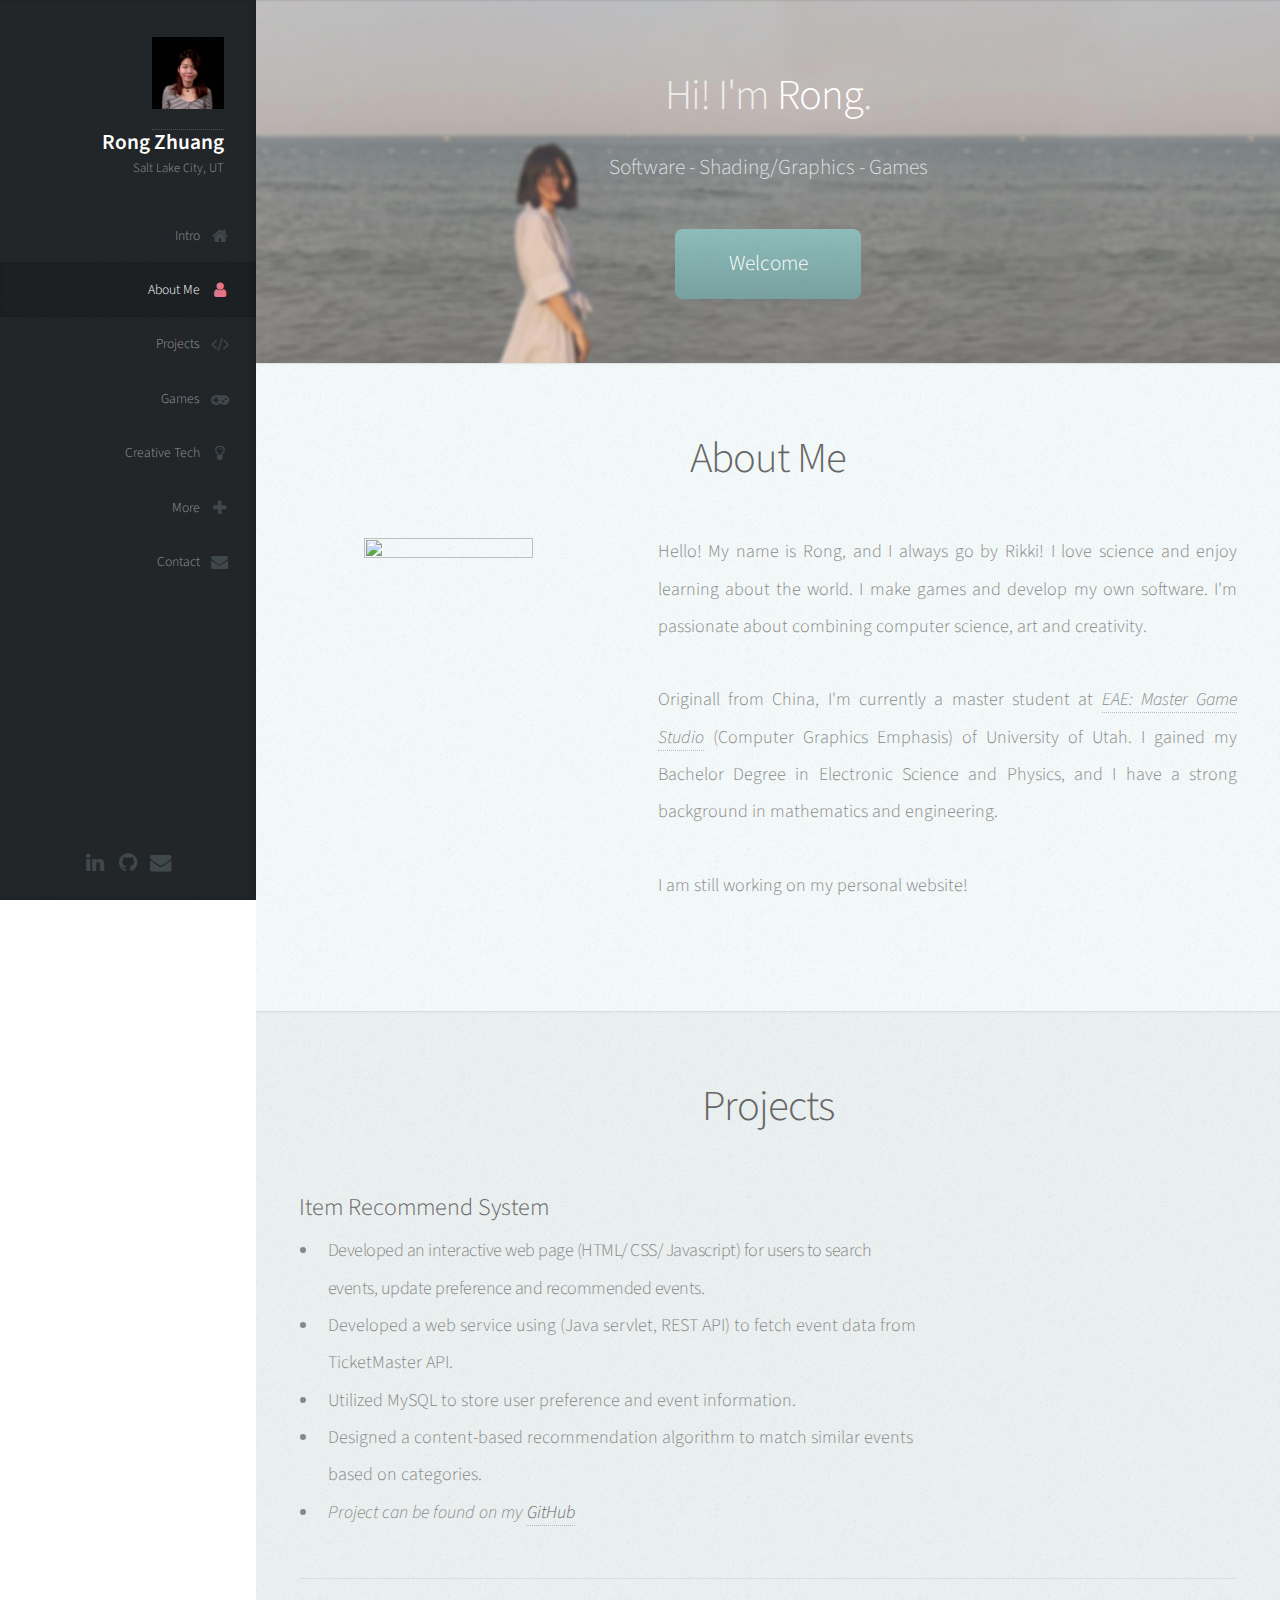
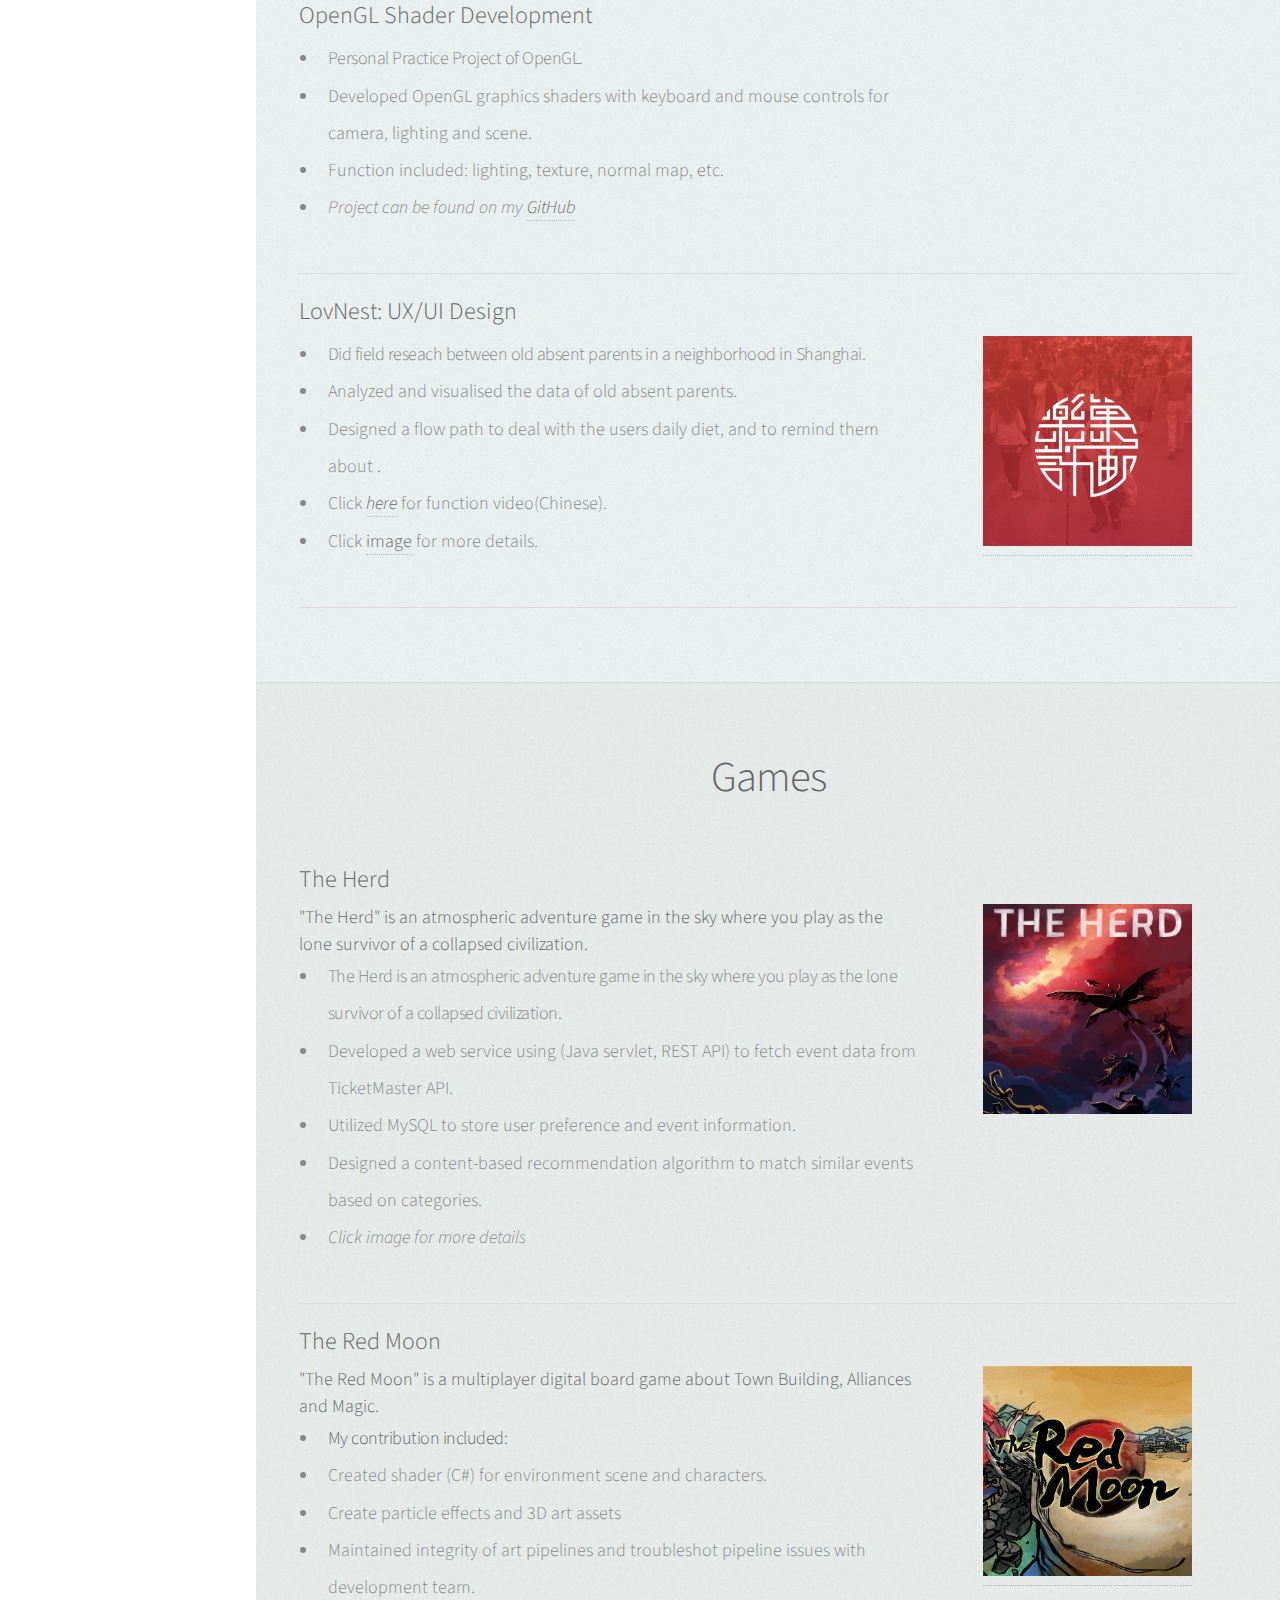
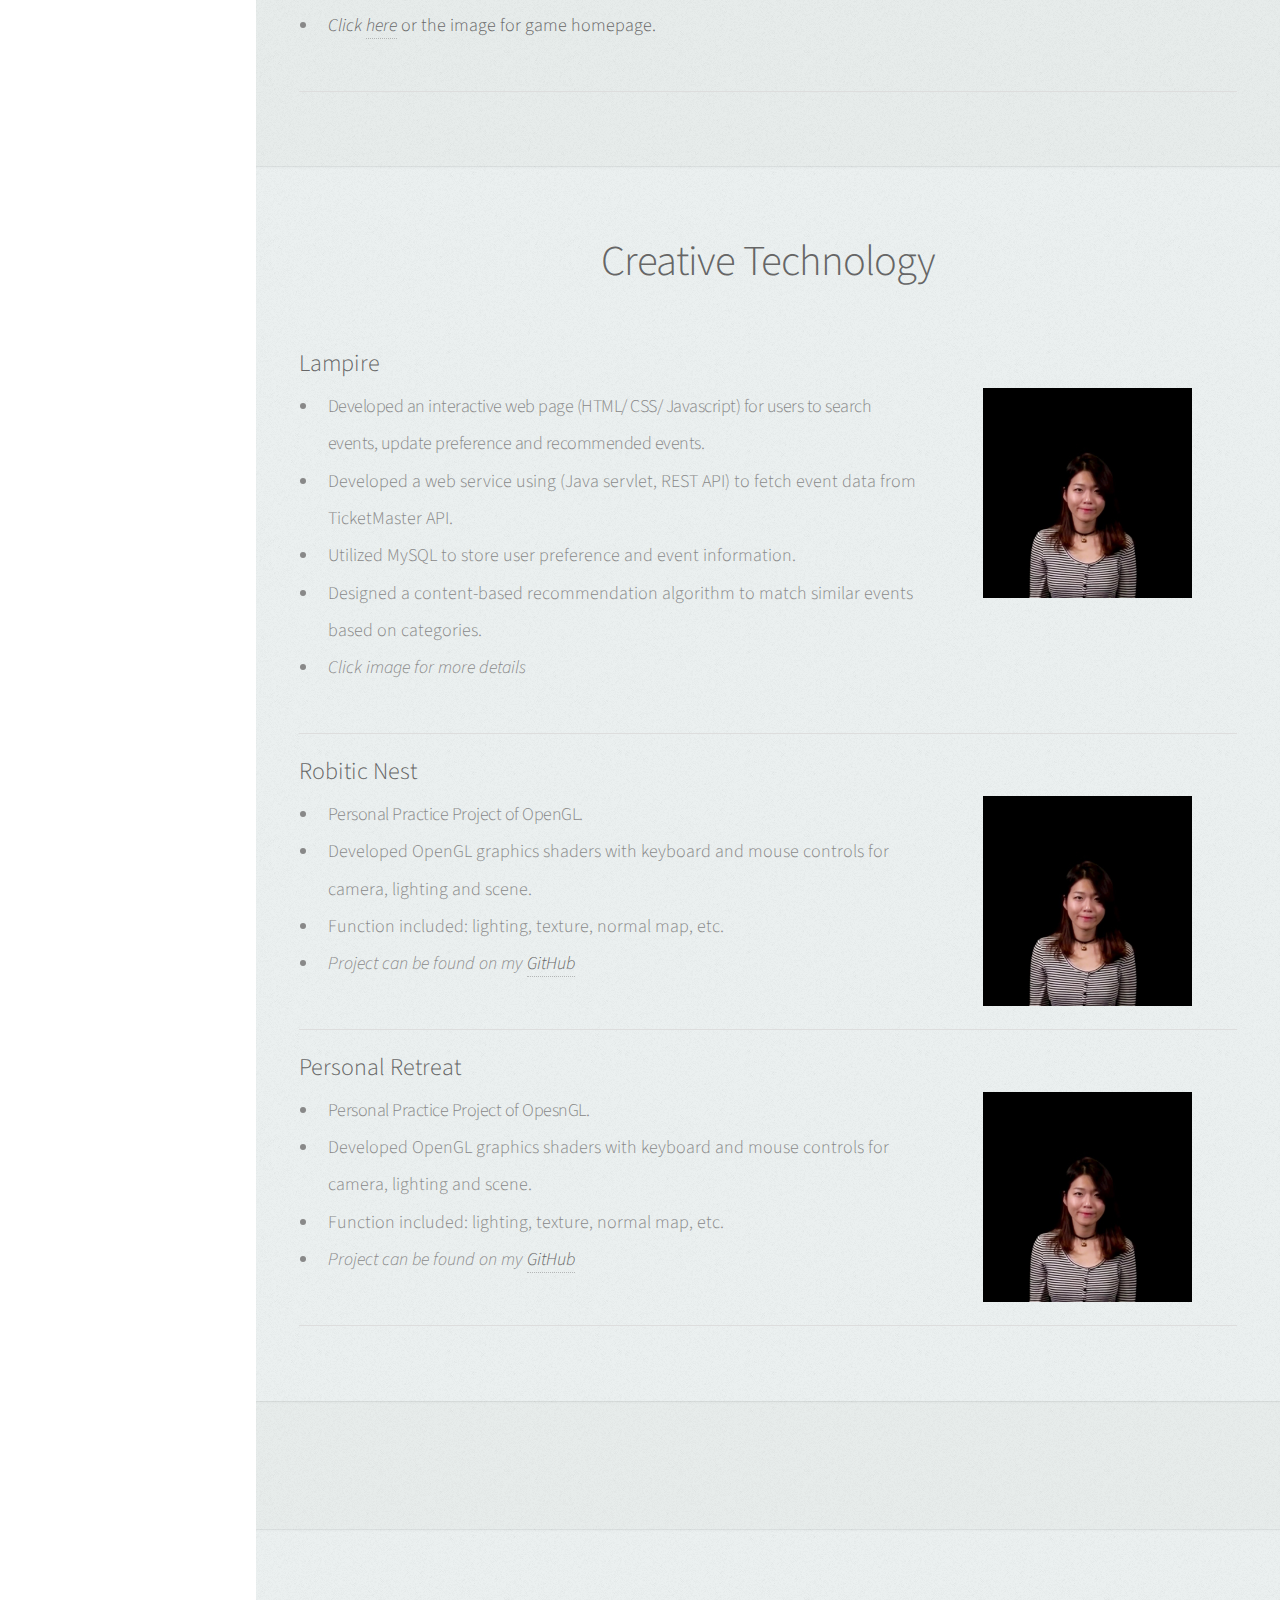
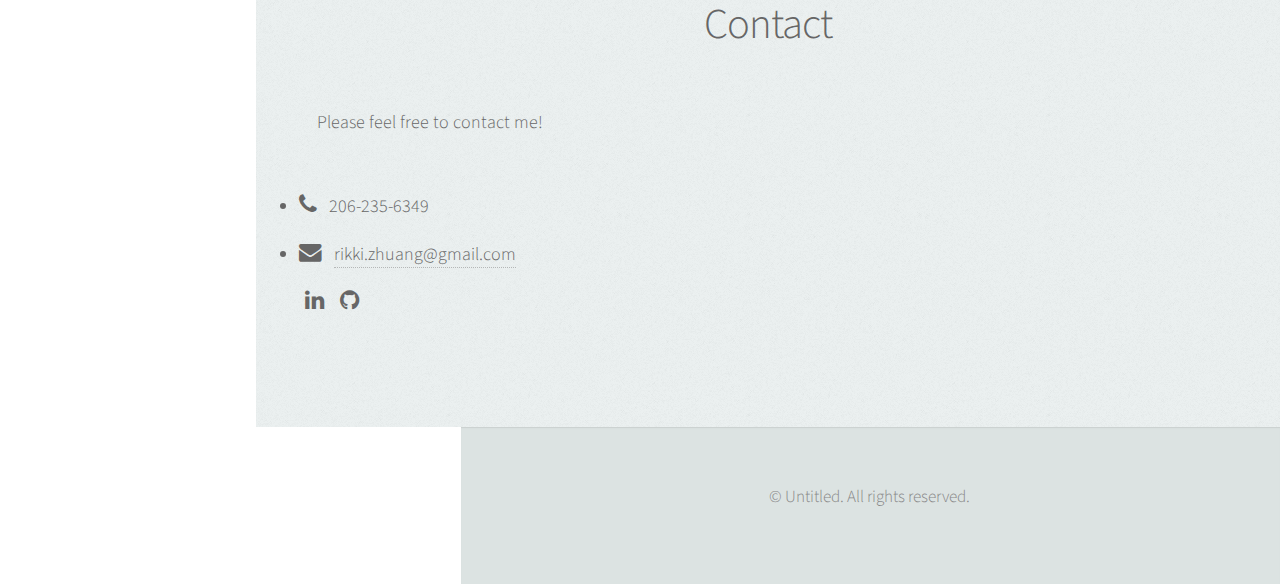
==== index.html @ 40003e91 "delete" ====
<!DOCTYPE HTML>

<html>
	<head>
		<title>Rong Zhuang</title>
	<!--	<meta charset="utf-8" /> -->
		<meta name="viewport" content="width=device-width, initial-scale=1" />
		<link rel="stylesheet" href="assets/css/main.css" />
		<!-- add icon -->
		<link rel = "icon" href="" >
		<link rel='stylesheet' href='https://use.fontawesome.com/releases/v5.5.0/css/all.css' integrity='sha384-B4dIYHKNBt8Bc12p+WXckhzcICo0wtJAoU8YZTY5qE0Id1GSseTk6S+L3BlXeVIU' crossorigin='anonymous'>

		<style >
		@media screen and (min-width: 737px) {
		.zoom_img1 img{
			-moz-transition:-moz-transform 0.3s ease-in;
			-webkit-transition:-webkit-transform 0.3s ease-in;
			-o-transition:-o-transform 0.3s ease-in;
			-ms-transition:-ms-transform 0.3s ease-in;
		}
		.zoom_img1 img:hover{
			-moz-transform:scale(2);
			-webkit-transform:scale(2);
			-o-transform:scale(2);
			-ms-transform: scale(2);

		}
		.zoom_img2 img{
			-moz-transition:-moz-transform 0.3s ease-in;
			-webkit-transition:-webkit-transform 0.3s ease-in;
			-o-transition:-o-transform 0.3s ease-in;
			-ms-transition:-ms-transform 0.3s ease-in;
			transform-origin: left;
			-moz-transform-origin: left;
			-webkit-transform-origin: left;
			-o-transform-origin: left;
			-ms-transform-origin: left;
		}
		.zoom_img2 img:hover{
			-moz-transform:scale(2);
			-webkit-transform:scale(2);
			-o-transform:scale(2);
			-ms-transform: scale(2);

		}
		.zoom_img3 img{
			-moz-transition:-moz-transform 0.3s ease-in;
			-webkit-transition:-webkit-transform 0.3s ease-in;
			-o-transition:-o-transform 0.3s ease-in;
			-ms-transition:-ms-transform 0.3s ease-in;
			transform-origin: right;
			-moz-transform-origin: right;
			-webkit-transform-origin: right;
			-o-transform-origin: right;
			-ms-transform-origin: right;
		}
		.zoom_img3 img:hover{
			-moz-transform:scale(2);
			-webkit-transform:scale(2);
			-o-transform:scale(2);
			-ms-transform: scale(2);
		}
		}
		</style>
	</head>

	<body class="is-preload">

		<!-- Header -->
			<div id="header">

				<div class="top">

					<!-- Logo -->
						<div id="logo">
							<a href="#top">
							<span class="image avatar72 zoom_img1"><img src="images/resizeIcon.jpg" alt="" /></span></a>
							<h1 id="title">Rong Zhuang</h1>
							<p>Salt Lake City, UT</p>
						</div>

					<!-- Nav -->
						<nav id="nav">
							<ul>
								<li><a href="#top" id="top-link"><span class="icon fa-home">Intro</span></a></li>
								<li><a href="#about" id="about-link"><span class="icon fa-user">About Me</span></a></li>
								<li><a href="#projects" id="portfolio-link"><span class="icon fa-code">Projects</span></a></li>
								<li><a href="#games" id="game-link"><span class="icon fa-gamepad">Games</span></a></li>
								<li><a href="#creativity" id="creativity-link"><span class="icon fa-lightbulb-o">Creative Tech</span></a></li>
								<li><a href="#more" id="more-link"><span class="icon fa-plus">More</span></a></li>
								<li><a href="#contact" id="contact-link"><span class="icon fa-envelope">Contact</span></a></li>
								<!--
								<li><a href="#funny" id="funny-link"><span class="icon fa-question-circle">Unexpected Page</li> -->
							</ul>
						</nav>

				</div>

				<div class="bottom">

					<!-- Social Icons -->
						<ul class="icons">
							<li><a href="https://www.linkedin.com/in/rong-zhuang/" class="icon fa-linkedin"><span class="label">Twitter</span></a></li>
							<li><a href="https://github.com/RikkiRun" class="icon fa-github"><span class="label">Github</span></a></li>
							<li><a href="mailto:rikki.zhuang@gmail.com" class="icon fa-envelope"><span class="label">Email</span></a></li>
						</ul>

				</div>

			</div>

		<!-- Main -->
			<div id="main">

				<!-- Intro -->
					<section id="top" class="one dark">
						<div class="container">

							<header>
								<h2 class="alt" align = "center">Hi! I'm <strong>Rong</strong>.</h2>
								<p>Software - Shading/Graphics - Games</p>
							</header>

							<footer>
								<a href="#about" class="button scrolly">Welcome</a>
							</footer>

						</div>
					</section>

					<!-- About Me -->
						<section id="about" class="two">
							<div class="container">
								<header>
									<h2>About Me</h2>
								</header>
								<div class="row">
								<div class="col-4 col-12-mobile">
									<div><img style='height: 75%; width: 75%; object-fit: contain' src="images/cowGif_bouce.gif"></div>
								</div>
								<div class="col-8 col-12-mobile">
						  	<ul align="justify" style="margin-top:50% padding-top:10px padding-left:20px"><font size = "4">
										<ul margin-top:5px>Hello! My name is Rong, and I always go by Rikki! I love science and enjoy learning about the world.
											I make games and develop my own software. I'm passionate about combining computer science, art and creativity.
									  </ul>
										<ul>
											Originall from China, I'm currently a master student at <a href="https://games.utah.edu/" target="_blank"><i>EAE: Master Game Studio</i></a> (Computer Graphics Emphasis) of University of Utah.
											I gained my Bachelor Degree in Electronic Science and Physics, and I have a strong background in mathematics and engineering.
										</ul>
										<ul>
											I am still working on my personal website!
										</ul>
								<!--	<p><b><i><a href="">Click here for me resume</i></b> -->
							  </font>
							  </ul>
							  </div>
							</div>
							</div>
						</section>

				<!-- Portfolio -->
					<section id="projects" class="three">
						<div class="container">

							<header>
								<h2>Projects</h2>
							</header>

							<h3 align="left"><font size="5">Item Recommend System</font></h3>
							<div class="row">
								<div class="col-8 col-12-mobile"><font size="4">
									<ul align="left" style="list-style-type:disc;padding-left:20px">
										<li style="letter-spacing:-0.5px;">Developed an interactive web page (HTML/ CSS/ Javascript) for users to search events, update preference and recommended events.</li>
										<li>Developed a web service using (Java servlet, REST API) to fetch event data from TicketMaster API.</li>
										<li>Utilized MySQL to store user preference and event information.</li>
										<li>Designed a content-based recommendation algorithm to match similar events based on categories.</li>
										<li><i>Project can be found on my <a href="https://github.com/RikkiRun/ItemRecommendation" target="_blank"><b>GitHub</b></a></i></li>
									</ul>
									</font>
								</div>
<!--
								<div class="col-4 col-12-mobile">
									<div class="zoom_img3"><img align='middle' style='height:70%; width: 70%; object-fit: contain' src="images/smallIcon.jpg"></div>
								</div>
							-->
							</div>
							<hr>

							<h3 align="left"><font size="5">OpenGL Shader Development</font></h3>
							<div class="row">
								<div class="col-8 col-12-mobile"><font size="4">
									<ul align="left" style="list-style-type:disc;padding-left:20px">
										<li style="letter-spacing:-0.5px;">Personal Practice Project of OpenGL.</li>
										<li>Developed OpenGL graphics shaders with keyboard and mouse controls for camera, lighting and scene.</li>
										<li>Function included: lighting, texture, normal map, etc.</li>
										<li><i>Project can be found on my <a href="https://github.com/RikkiRun/Shader-Practice" target="_blank"><b>GitHub</b></a></i></li>
									</ul>
									</font>
								</div>
<!--
								<div class="col-4 col-12-mobile">
									<div class="zoom_img3"><img align='left' style='height: 70%; width: 70%; object-fit: contain' src="images/smallIcon.jpg"></div>
								</div>
-->
							</div>
							<hr>

							<h3 align="left"><font size="5">LovNest: UX/UI Design</font></h3>
							<div class="row">
								<div class="col-8 col-12-mobile"><font size="4">
									<ul align="left" style="list-style-type:disc;padding-left:20px">
										<li style="letter-spacing:-0.5px;">Did field reseach between old absent parents in a neighborhood in Shanghai.</li>
										<li>Analyzed and visualised the data of old absent parents. </li>
										<li>Designed a flow path to deal with the users daily diet, and to remind them about .</li>
										<li>Click <a href="https://www.youtube.com/watch?v=r_oIiBLyNjk" target="_blank"><b><i>here</i></b></a> for function video(Chinese).</li>
										<li>Click <a href="lovNest.html" target="_blank"><b>image</b></a> for more details.</i></li>
									</ul>
									</font>
								</div>

								<div class="col-4 col-12-mobile">
									<div class="zoom_img3">
										<a href="lovNest.html" target="_blank">
										<img align='middle' style='height: 70%; width:70%; object-fit: contain' src="images/lovnest.jpg"></div>
										</a>
								</div>
							</div>
							<hr>
						</section>

							<!-- games -->

							<section id="games" class="four">
								<div class="container">

									<header>
										<h2>Games</h2>
									</header>

									<h3 align="left"><font size="5">The Herd</font></h3>
									<div class="row">
										<div class="col-8 col-12-mobile"><font size="4">
											<h4 align='left'>"The Herd" is an atmospheric adventure game in the sky where you play as the lone survivor of a collapsed civilization.</h4>
											<ul align="left" style="list-style-type:disc;padding-left:20px">
												<li style="letter-spacing:-0.5px;">The Herd is an atmospheric adventure game in the sky where you play as the lone survivor of a collapsed civilization. </li>
												<li>Developed a web service using (Java servlet, REST API) to fetch event data from TicketMaster API.</li>
												<li>Utilized MySQL to store user preference and event information.</li>
												<li>Designed a content-based recommendation algorithm to match similar events based on categories.</li>
												<li><i>Click image for more details</i></li>
											</ul>
											</font>
										</div>

										<div class="col-4 col-12-mobile">
											<a href="https://boxcastlegames.com/">
											<div class="zoom_img3"><img align='middle' style='height:70%; width: 70%; object-fit: contain' src="images/theherd.jpg"></div>
											</a>
										</div>
									</div>
									<hr>

									<h3 align="left"><font size="5">The Red Moon</font></h3>
									<div class="row">
										<div class="col-8 col-12-mobile"><font size="4">
											<h4 align="left">"The Red Moon" is a multiplayer digital board game about Town Building, Alliances and Magic.</h4>
											<ul align="left" style="list-style-type:disc;padding-left:20px">
												<li style="letter-spacing:-0.5px;"><b>My contribution included: </b></li>
												<li>Created shader (C#) for environment scene and characters.</li>
												<li>Create particle effects and 3D art assets</li>
												<li>Maintained integrity of art pipelines and troubleshot pipeline issues with development team.</li>
												<li><i><b>Click <a href="https://theredmoongame.weebly.com/" target="_blank"><b>here</b></a></i> or the image for game homepage.</b></li>
											</ul>
											</font>
										</div>

										<div class="col-4 col-12-mobile">
											<div class="zoom_img3">
												<a href="https://theredmoongame.weebly.com/" target="_blank">
													<img align='middle' style='height: 70%; width: 70%; object-fit: contain' src="images/TitleScreen.jpg"></div>
												</a>
										</div>
									</div>
									<hr>
								</section>

								<!-- creativity -->

								<section id="creativity" class="five">
									<div class="container">

										<header>
											<h2>Creative Technology</h2>
										</header>

										<h3 align="left"><font size="5">Lampire</font></h3>
										<div class="row">
											<div class="col-8 col-12-mobile"><font size="4">
												<ul align="left" style="list-style-type:disc;padding-left:20px">
													<li style="letter-spacing:-0.5px;">Developed an interactive web page (HTML/ CSS/ Javascript) for users to search events, update preference and recommended events.</li>
													<li>Developed a web service using (Java servlet, REST API) to fetch event data from TicketMaster API.</li>
													<li>Utilized MySQL to store user preference and event information.</li>
													<li>Designed a content-based recommendation algorithm to match similar events based on categories.</li>
													<li><i>Click image for more details</i></li>
												</ul>
												</font>
											</div>

											<div class="col-4 col-12-mobile">
												<div class="zoom_img3"><img align='middle' style='height:70%; width: 70%; object-fit: contain' src="images/smallIcon.jpg"></div>
											</div>
										</div>
										<hr>

										<h3 align="left"><font size="5">Robitic Nest</font></h3>
										<div class="row">
											<div class="col-8 col-12-mobile"><font size="4">
												<ul align="left" style="list-style-type:disc;padding-left:20px">
													<li style="letter-spacing:-0.5px;">Personal Practice Project of OpenGL.</li>
													<li>Developed OpenGL graphics shaders with keyboard and mouse controls for camera, lighting and scene.</li>
													<li>Function included: lighting, texture, normal map, etc.</li>
													<li><i>Project can be found on my <a href="https://github.com/RikkiRun/Shader-Practice" target="_blank"><b>GitHub</b></a></i></li>
												</ul>
												</font>
											</div>

											<div class="col-4 col-12-mobile">
												<div class="zoom_img3"><img align='middle' style='height: 70%; width: 70%; object-fit: contain' src="images/smallIcon.jpg"></div>
											</div>
										</div>
										<hr>

										<h3 align="left"><font size="5">Personal Retreat</font></h3>
										<div class="row">
											<div class="col-8 col-12-mobile"><font size="4">
												<ul align="left" style="list-style-type:disc;padding-left:20px">
													<li style="letter-spacing:-0.5px;">Personal Practice Project of OpesnGL.</li>
													<li>Developed OpenGL graphics shaders with keyboard and mouse controls for camera, lighting and scene.</li>
													<li>Function included: lighting, texture, normal map, etc.</li>
													<li><i>Project can be found on my <a href="https://github.com/RikkiRun/Shader-Practice" target="_blank"><b>GitHub</b></a></i></li>
												</ul>
												</font>
											</div>

											<div class="col-4 col-12-mobile">
												<div class="zoom_img3"><img align='middle' style='height: 70%; width: 70%; object-fit: contain' src="images/smallIcon.jpg"></div>
											</div>
										</div>
										<hr>
									</section>

				<!-- more -->

					<section id="more" class="six">
						<div class="container">


						</div>
		   		</section>


				<!-- Contact -->
					<section id="contact" class="seven">
						<div class="container">
							<header>
								<h2>Contact</h2>
							</header>
							<h3 align="left"> <font size="4">
								<ul class="icon"> <b>
									Please feel free to contact me! <i class="far fa-grin-wink"> </i> </b>
								</ul>
								<li><span class="icon fa-phone"> &nbsp 206-235-6349</span></li>
								<li><span class="icon fa-envelope"> &nbsp <a href="mailto:rikki.zhuang@gmail.com">rikki.zhuang@gmail.com</a></span>
								</li>
								<ul class="icons">
									<li><a href="https://www.linkedin.com/in/rong-zhuang/" class="icon fa-linkedin"><span class="label">Twitter</span></a></li>
									<li><a href="https://github.com/RikkiRun" class="icon fa-github"><span class="label">Github</span></a></li>
								</ul>
							</font>
						</h3>

<!--
							<form method="post" action="#">
								<div class="row">
									<div class="col-6 col-12-mobile"><input type="text" name="name" placeholder="Name" /></div>
									<div class="col-6 col-12-mobile"><input type="text" name="email" placeholder="Email" /></div>
									<div class="col-12">
										<textarea name="message" placeholder="Message"></textarea>
									</div>
									<div class="col-12">
										<input type="submit" value="Send Message" />
									</div>
								</div>
							</form>
-->
						</div>
					</section>
					<!--

			<section id="funny" class="six">
				<div class="container">
					<head>
						<h2>Unexpected Page</h2>
					</head>
					<ul align="middle" style="margin-top:50% padding-top:10px padding-left:20px"><font size = "4">
						<p> <ul margin-top:5px>Warning: This page may contain uncomfortable contents. I declare my warning ahead and if you insist to read,
							TAKE CARE!
						</ul></p>
						<p><br></p>
						<ul><br>
						</ul>
						<ul><br>
						</ul>

						<br>
							<p><br></p>
							<p> <ul margin-top:5px><—————————–I am the awesome separate line —————————>
							</ul></p>
							<p><br></p>
							<p><br></p>
							<br>
  					  <br>
							<ul><br>
							</ul>
							<ul>
<br>
							</ul>
							<div class="row">
								<div class="col-4 col-12-mobile">
									<div><img align="middle" style='height: 60%; width:60%; object-fit: contain' src="images/halloween.jpg"></div>
								</div>

								<div class="col-4 col-12-mobile">
								<div><img align="middle" style='height: 90%; width: 90%; object-fit: contain' src="images/cry2.jpg"></div>
							</div>
							<div class="col-4 col-12-mobile">
								<div><img align="middle" style='height: 80%; width: 80%; object-fit: contain' src="images/whatsDis.gif"></div>
							</div>

							<div class="col-4 col-12-mobile">
								<div><img align="middle" style='height: 100%; width: 100%; object-fit: contain' src="images/dance.gif"></div>
							</div>
								<div class="col-4 col-12-mobile">
								<div><img align="middle" style='height: 90%; width: 90%; object-fit: contain' src="images/byebye.gif"></div>
							</div>
							<div class="col-4 col-12-mobile">
								<div><img align="middle" style='height: 90%; width: 90%; object-fit: contain' src="images/cowSelfie1.jpg"></div>
							</div>
						</div>
					</font>
					<font size = "5">
						<p> <ul margin-top:5px>See! I TOLD YOU!
						</ul></p>

					</font>
					</ul>
			</section>
			</div>

		-->
		<!-- Footer -->
			<div id="footer">

				<!-- Copyright -->
					<ul class="copyright">
						<li>&copy; Untitled. All rights reserved.</li><li>
					</ul>

			</div>

		<!-- Scripts -->
			<script src="assets/js/jquery.min.js"></script>
			<script src="assets/js/jquery.scrolly.min.js"></script>
			<script src="assets/js/jquery.scrollex.min.js"></script>
			<script src="assets/js/browser.min.js"></script>
			<script src="assets/js/breakpoints.min.js"></script>
			<script src="assets/js/util.js"></script>
			<script src="assets/js/main.js"></script>

	</body>
</html>
---- assets/css/main.css ----
@import url("font-awesome.min.css");
@import url("https://fonts.googleapis.com/css?family=Source+Sans+Pro:300,300italic,400,600");

/*
	Prologue by HTML5 UP
	html5up.net | @ajlkn
	Free for personal and commercial use under the CCA 3.0 license (html5up.net/license)
*/

html, body, div, span, applet, object,
iframe, h1, h2, h3, h4, h5, h6, p, blockquote,
pre, a, abbr, acronym, address, big, cite,
code, del, dfn, em, img, ins, kbd, q, s, samp,
small, strike, strong, sub, sup, tt, var, b,
u, i, center, dl, dt, dd, ol, ul, li, fieldset,
form, label, legend, table, caption, tbody,
tfoot, thead, tr, th, td, article, aside,
canvas, details, embed, figure, figcaption,
footer, header, hgroup, menu, nav, output, ruby,
section, summary, time, mark, audio, video {
	margin: 0;
	padding: 0;
	border: 0;
	font-size: 100%;
	font: inherit;
	vertical-align: baseline;}

article, aside, details, figcaption, figure,
footer, header, hgroup, menu, nav, section {
	display: block;}

body {
	line-height: 1;
}

ol, ul {
	list-style: none;
}

blockquote, q {
	quotes: none;
}

	blockquote:before, blockquote:after, q:before, q:after {
		content: '';
		content: none;
	}

table {
	border-collapse: collapse;
	border-spacing: 0;
}

body {
	-webkit-text-size-adjust: none;
}

mark {
	background-color: transparent;
	color: inherit;
}

input::-moz-focus-inner {
	border: 0;
	padding: 0;
}

input, select, textarea {
	-moz-appearance: none;
	-webkit-appearance: none;
	-ms-appearance: none;
	appearance: none;
}

/* Basic */

	html {
		box-sizing: border-box;
	}

	*, *:before, *:after {
		box-sizing: inherit;
	}

	body {
		background: #fff;
		font-family: 'Source Sans Pro', sans-serif;
		font-size: 19pt;
		font-weight: 300;
		line-height: 1.75em;
		color: #888;
	}

		body.is-preload *, body.is-preload *:before, body.is-preload *:after {
			-moz-animation: none !important;
			-webkit-animation: none !important;
			-ms-animation: none !important;
			animation: none !important;
			-moz-transition: none !important;
			-webkit-transition: none !important;
			-ms-transition: none !important;
			transition: none !important;
		}

	input, textarea, select {
		font-family: 'Source Sans Pro', sans-serif;
		font-size: 19pt;
		font-weight: 300;
		line-height: 1.75em;
		color: #888;
	}

	h1, h2, h3, h4, h5, h6 {
		font-weight: 300;
		color: #666;
		line-height: 1.5em;
	}

	h1 a, h2 a, h3 a, h4 a, h5 a, h6 a {
		color: inherit;
		text-decoration: none;
	}

		h1 a strong, h2 a strong, h3 a strong, h4 a strong, h5 a strong, h6 a strong {
			color: #333;
		}

	h2 {
		font-size: 2em;
		letter-spacing: -1px;
	}

		h2.alt {
			color: #888;
		}

			h2.alt strong {
				color: #666;
			}

	h3 {
		font-size: 1.5em;
	}

	header {
		margin: 0 0 2em 0;
	}

		header > p {
			margin: 1em 0 0 0;
		}

	footer {
		margin: 2em 0 0 0;
	}

	strong, b {
		font-weight: 300;
		color: #666;
	}

	em, i {
		font-style: italic;
	}

	a {
		text-decoration: none;
		color: inherit;
		border-bottom: dotted 1px rgba(128, 128, 128, 0.5);
		-moz-transition: color 0.35s ease-in-out, border-bottom-color 0.35s ease-in-out;
		-webkit-transition: color 0.35s ease-in-out, border-bottom-color 0.35s ease-in-out;
		-ms-transition: color 0.35s ease-in-out, border-bottom-color 0.35s ease-in-out;
		transition: color 0.35s ease-in-out, border-bottom-color 0.35s ease-in-out;
		outline: 0;
	}

		a:hover {
			color: #E27689;
			border-bottom-color: rgba(255, 255, 255, 0);
		}

	sub {
		position: relative;
		top: 0.5em;
		font-size: 0.8em;
	}

	sup {
		position: relative;
		top: -0.5em;
		font-size: 0.8em;
	}

	hr {
		border: 0;
		border-top: solid 1px #ddd;
	}

	blockquote {
		border-left: solid 0.5em #ddd;
		padding: 1em 0 1em 2em;
		font-style: italic;
	}

	p, ul, ol, dl, table {
		margin-bottom: 2em;
	}

	br.clear {
		clear: both;
	}

/* Container */

	.container {
		margin: 0 auto;
		max-width: 100%;
		width: 1400px;
	}

		@media screen and (min-width: 961px) and (max-width: 1880px) {

			.container {
				width: 1200px;
			}

		}

		@media screen and (min-width: 961px) and (max-width: 1620px) {

			.container {
				width: 960px;
			}

		}

		@media screen and (min-width: 961px) and (max-width: 1320px) {

			.container {
				width: 100%;
			}

		}

		@media screen and (max-width: 960px) {

			.container {
				width: 100%;
			}

		}

		@media screen and (max-width: 736px) {

			.container {
				width: 100%;
			}

		}

/* Row */

	.row {
		display: flex;
		flex-wrap: wrap;
		box-sizing: border-box;
		align-items: stretch;
	}

		.row > * {
			box-sizing: border-box;
		}

		.row.gtr-uniform > * > :last-child {
			margin-bottom: 0;
		}

		.row.aln-left {
			justify-content: flex-start;
		}

		.row.aln-center {
			justify-content: center;
		}

		.row.aln-right {
			justify-content: flex-end;
		}

		.row.aln-top {
			align-items: flex-start;
		}

		.row.aln-middle {
			align-items: center;
		}

		.row.aln-bottom {
			align-items: flex-end;
		}

		.row > .imp {
			order: -1;
		}

		.row > .col-1 {
			width: 8.3333333333%;
		}

		.row > .off-1 {
			margin-left: 8.3333333333%;
		}

		.row > .col-2 {
			width: 16.6666666667%;
		}

		.row > .off-2 {
			margin-left: 16.6666666667%;
		}

		.row > .col-3 {
			width: 25%;
		}

		.row > .off-3 {
			margin-left: 25%;
		}

		.row > .col-4 {
			width: 33.3333333333%;
		}

		.row > .off-4 {
			margin-left: 33.3333333333%;
		}

		.row > .col-5 {
			width: 41.6666666667%;
		}

		.row > .off-5 {
			margin-left: 41.6666666667%;
		}

		.row > .col-6 {
			width: 50%;
		}

		.row > .off-6 {
			margin-left: 50%;
		}

		.row > .col-7 {
			width: 58.3333333333%;
		}

		.row > .off-7 {
			margin-left: 58.3333333333%;
		}

		.row > .col-8 {
			width: 66.6666666667%;
		}

		.row > .off-8 {
			margin-left: 66.6666666667%;
		}

		.row > .col-9 {
			width: 75%;
		}

		.row > .off-9 {
			margin-left: 75%;
		}

		.row > .col-10 {
			width: 83.3333333333%;
		}

		.row > .off-10 {
			margin-left: 83.3333333333%;
		}

		.row > .col-11 {
			width: 91.6666666667%;
		}

		.row > .off-11 {
			margin-left: 91.6666666667%;
		}

		.row > .col-12 {
			width: 100%;
		}

		.row > .off-12 {
			margin-left: 100%;
		}

		.row.gtr-0 {
			margin-top: 0px;
			margin-left: 0px;
		}

			.row.gtr-0 > * {
				padding: 0px 0 0 0px;
			}

			.row.gtr-0.gtr-uniform {
				margin-top: 0px;
			}

				.row.gtr-0.gtr-uniform > * {
					padding-top: 0px;
				}

		.row.gtr-25 {
			margin-top: -10px;
			margin-left: -10px;
		}

			.row.gtr-25 > * {
				padding: 10px 0 0 10px;
			}

			.row.gtr-25.gtr-uniform {
				margin-top: -10px;
			}

				.row.gtr-25.gtr-uniform > * {
					padding-top: 10px;
				}

		.row.gtr-50 {
			margin-top: -20px;
			margin-left: -20px;
		}

			.row.gtr-50 > * {
				padding: 20px 0 0 20px;
			}

			.row.gtr-50.gtr-uniform {
				margin-top: -20px;
			}

				.row.gtr-50.gtr-uniform > * {
					padding-top: 20px;
				}

		.row {
			margin-top: -40px;
			margin-left: -40px;
		}

			.row > * {
				padding: 40px 0 0 40px;
			}

			.row.gtr-uniform {
				margin-top: -40px;
			}

				.row.gtr-uniform > * {
					padding-top: 40px;
				}

		.row.gtr-150 {
			margin-top: -60px;
			margin-left: -60px;
		}

			.row.gtr-150 > * {
				padding: 60px 0 0 60px;
			}

			.row.gtr-150.gtr-uniform {
				margin-top: -60px;
			}

				.row.gtr-150.gtr-uniform > * {
					padding-top: 60px;
				}

		.row.gtr-200 {
			margin-top: -80px;
			margin-left: -80px;
		}

			.row.gtr-200 > * {
				padding: 80px 0 0 80px;
			}

			.row.gtr-200.gtr-uniform {
				margin-top: -80px;
			}

				.row.gtr-200.gtr-uniform > * {
					padding-top: 80px;
				}

		@media screen and (min-width: 961px) and (max-width: 1880px) {

			.row {
				display: flex;
				flex-wrap: wrap;
				box-sizing: border-box;
				align-items: stretch;
			}

				.row > * {
					box-sizing: border-box;
				}

				.row.gtr-uniform > * > :last-child {
					margin-bottom: 0;
				}

				.row.aln-left {
					justify-content: flex-start;
				}

				.row.aln-center {
					justify-content: center;
				}

				.row.aln-right {
					justify-content: flex-end;
				}

				.row.aln-top {
					align-items: flex-start;
				}

				.row.aln-middle {
					align-items: center;
				}

				.row.aln-bottom {
					align-items: flex-end;
				}

				.row > .imp-wide {
					order: -1;
				}

				.row > .col-1-wide {
					width: 8.3333333333%;
				}

				.row > .off-1-wide {
					margin-left: 8.3333333333%;
				}

				.row > .col-2-wide {
					width: 16.6666666667%;
				}

				.row > .off-2-wide {
					margin-left: 16.6666666667%;
				}

				.row > .col-3-wide {
					width: 25%;
				}

				.row > .off-3-wide {
					margin-left: 25%;
				}

				.row > .col-4-wide {
					width: 33.3333333333%;
				}

				.row > .off-4-wide {
					margin-left: 33.3333333333%;
				}

				.row > .col-5-wide {
					width: 41.6666666667%;
				}

				.row > .off-5-wide {
					margin-left: 41.6666666667%;
				}

				.row > .col-6-wide {
					width: 50%;
				}

				.row > .off-6-wide {
					margin-left: 50%;
				}

				.row > .col-7-wide {
					width: 58.3333333333%;
				}

				.row > .off-7-wide {
					margin-left: 58.3333333333%;
				}

				.row > .col-8-wide {
					width: 66.6666666667%;
				}

				.row > .off-8-wide {
					margin-left: 66.6666666667%;
				}

				.row > .col-9-wide {
					width: 75%;
				}

				.row > .off-9-wide {
					margin-left: 75%;
				}

				.row > .col-10-wide {
					width: 83.3333333333%;
				}

				.row > .off-10-wide {
					margin-left: 83.3333333333%;
				}

				.row > .col-11-wide {
					width: 91.6666666667%;
				}

				.row > .off-11-wide {
					margin-left: 91.6666666667%;
				}

				.row > .col-12-wide {
					width: 100%;
				}

				.row > .off-12-wide {
					margin-left: 100%;
				}

				.row.gtr-0 {
					margin-top: 0px;
					margin-left: 0px;
				}

					.row.gtr-0 > * {
						padding: 0px 0 0 0px;
					}

					.row.gtr-0.gtr-uniform {
						margin-top: 0px;
					}

						.row.gtr-0.gtr-uniform > * {
							padding-top: 0px;
						}

				.row.gtr-25 {
					margin-top: -10px;
					margin-left: -10px;
				}

					.row.gtr-25 > * {
						padding: 10px 0 0 10px;
					}

					.row.gtr-25.gtr-uniform {
						margin-top: -10px;
					}

						.row.gtr-25.gtr-uniform > * {
							padding-top: 10px;
						}

				.row.gtr-50 {
					margin-top: -20px;
					margin-left: -20px;
				}

					.row.gtr-50 > * {
						padding: 20px 0 0 20px;
					}

					.row.gtr-50.gtr-uniform {
						margin-top: -20px;
					}

						.row.gtr-50.gtr-uniform > * {
							padding-top: 20px;
						}

				.row {
					margin-top: -40px;
					margin-left: -40px;
				}

					.row > * {
						padding: 40px 0 0 40px;
					}

					.row.gtr-uniform {
						margin-top: -40px;
					}

						.row.gtr-uniform > * {
							padding-top: 40px;
						}

				.row.gtr-150 {
					margin-top: -60px;
					margin-left: -60px;
				}

					.row.gtr-150 > * {
						padding: 60px 0 0 60px;
					}

					.row.gtr-150.gtr-uniform {
						margin-top: -60px;
					}

						.row.gtr-150.gtr-uniform > * {
							padding-top: 60px;
						}

				.row.gtr-200 {
					margin-top: -80px;
					margin-left: -80px;
				}

					.row.gtr-200 > * {
						padding: 80px 0 0 80px;
					}

					.row.gtr-200.gtr-uniform {
						margin-top: -80px;
					}

						.row.gtr-200.gtr-uniform > * {
							padding-top: 80px;
						}

		}

		@media screen and (min-width: 961px) and (max-width: 1620px) {

			.row {
				display: flex;
				flex-wrap: wrap;
				box-sizing: border-box;
				align-items: stretch;
			}

				.row > * {
					box-sizing: border-box;
				}

				.row.gtr-uniform > * > :last-child {
					margin-bottom: 0;
				}

				.row.aln-left {
					justify-content: flex-start;
				}

				.row.aln-center {
					justify-content: center;
				}

				.row.aln-right {
					justify-content: flex-end;
				}

				.row.aln-top {
					align-items: flex-start;
				}

				.row.aln-middle {
					align-items: center;
				}

				.row.aln-bottom {
					align-items: flex-end;
				}

				.row > .imp-normal {
					order: -1;
				}

				.row > .col-1-normal {
					width: 8.3333333333%;
				}

				.row > .off-1-normal {
					margin-left: 8.3333333333%;
				}

				.row > .col-2-normal {
					width: 16.6666666667%;
				}

				.row > .off-2-normal {
					margin-left: 16.6666666667%;
				}

				.row > .col-3-normal {
					width: 25%;
				}

				.row > .off-3-normal {
					margin-left: 25%;
				}

				.row > .col-4-normal {
					width: 33.3333333333%;
				}

				.row > .off-4-normal {
					margin-left: 33.3333333333%;
				}

				.row > .col-5-normal {
					width: 41.6666666667%;
				}

				.row > .off-5-normal {
					margin-left: 41.6666666667%;
				}

				.row > .col-6-normal {
					width: 50%;
				}

				.row > .off-6-normal {
					margin-left: 50%;
				}

				.row > .col-7-normal {
					width: 58.3333333333%;
				}

				.row > .off-7-normal {
					margin-left: 58.3333333333%;
				}

				.row > .col-8-normal {
					width: 66.6666666667%;
				}

				.row > .off-8-normal {
					margin-left: 66.6666666667%;
				}

				.row > .col-9-normal {
					width: 75%;
				}

				.row > .off-9-normal {
					margin-left: 75%;
				}

				.row > .col-10-normal {
					width: 83.3333333333%;
				}

				.row > .off-10-normal {
					margin-left: 83.3333333333%;
				}

				.row > .col-11-normal {
					width: 91.6666666667%;
				}

				.row > .off-11-normal {
					margin-left: 91.6666666667%;
				}

				.row > .col-12-normal {
					width: 100%;
				}

				.row > .off-12-normal {
					margin-left: 100%;
				}

				.row.gtr-0 {
					margin-top: 0px;
					margin-left: 0px;
				}

					.row.gtr-0 > * {
						padding: 0px 0 0 0px;
					}

					.row.gtr-0.gtr-uniform {
						margin-top: 0px;
					}

						.row.gtr-0.gtr-uniform > * {
							padding-top: 0px;
						}

				.row.gtr-25 {
					margin-top: -10px;
					margin-left: -10px;
				}

					.row.gtr-25 > * {
						padding: 10px 0 0 10px;
					}

					.row.gtr-25.gtr-uniform {
						margin-top: -10px;
					}

						.row.gtr-25.gtr-uniform > * {
							padding-top: 10px;
						}

				.row.gtr-50 {
					margin-top: -20px;
					margin-left: -20px;
				}

					.row.gtr-50 > * {
						padding: 20px 0 0 20px;
					}

					.row.gtr-50.gtr-uniform {
						margin-top: -20px;
					}

						.row.gtr-50.gtr-uniform > * {
							padding-top: 20px;
						}

				.row {
					margin-top: -40px;
					margin-left: -40px;
				}

					.row > * {
						padding: 40px 0 0 40px;
					}

					.row.gtr-uniform {
						margin-top: -40px;
					}

						.row.gtr-uniform > * {
							padding-top: 40px;
						}

				.row.gtr-150 {
					margin-top: -60px;
					margin-left: -60px;
				}

					.row.gtr-150 > * {
						padding: 60px 0 0 60px;
					}

					.row.gtr-150.gtr-uniform {
						margin-top: -60px;
					}

						.row.gtr-150.gtr-uniform > * {
							padding-top: 60px;
						}

				.row.gtr-200 {
					margin-top: -80px;
					margin-left: -80px;
				}

					.row.gtr-200 > * {
						padding: 80px 0 0 80px;
					}

					.row.gtr-200.gtr-uniform {
						margin-top: -80px;
					}

						.row.gtr-200.gtr-uniform > * {
							padding-top: 80px;
						}

		}

		@media screen and (min-width: 961px) and (max-width: 1320px) {

			.row {
				display: flex;
				flex-wrap: wrap;
				box-sizing: border-box;
				align-items: stretch;
			}

				.row > * {
					box-sizing: border-box;
				}

				.row.gtr-uniform > * > :last-child {
					margin-bottom: 0;
				}

				.row.aln-left {
					justify-content: flex-start;
				}

				.row.aln-center {
					justify-content: center;
				}

				.row.aln-right {
					justify-content: flex-end;
				}

				.row.aln-top {
					align-items: flex-start;
				}

				.row.aln-middle {
					align-items: center;
				}

				.row.aln-bottom {
					align-items: flex-end;
				}

				.row > .imp-narrow {
					order: -1;
				}

				.row > .col-1-narrow {
					width: 8.3333333333%;
				}

				.row > .off-1-narrow {
					margin-left: 8.3333333333%;
				}

				.row > .col-2-narrow {
					width: 16.6666666667%;
				}

				.row > .off-2-narrow {
					margin-left: 16.6666666667%;
				}

				.row > .col-3-narrow {
					width: 25%;
				}

				.row > .off-3-narrow {
					margin-left: 25%;
				}

				.row > .col-4-narrow {
					width: 33.3333333333%;
				}

				.row > .off-4-narrow {
					margin-left: 33.3333333333%;
				}

				.row > .col-5-narrow {
					width: 41.6666666667%;
				}

				.row > .off-5-narrow {
					margin-left: 41.6666666667%;
				}

				.row > .col-6-narrow {
					width: 50%;
				}

				.row > .off-6-narrow {
					margin-left: 50%;
				}

				.row > .col-7-narrow {
					width: 58.3333333333%;
				}

				.row > .off-7-narrow {
					margin-left: 58.3333333333%;
				}

				.row > .col-8-narrow {
					width: 66.6666666667%;
				}

				.row > .off-8-narrow {
					margin-left: 66.6666666667%;
				}

				.row > .col-9-narrow {
					width: 75%;
				}

				.row > .off-9-narrow {
					margin-left: 75%;
				}

				.row > .col-10-narrow {
					width: 83.3333333333%;
				}

				.row > .off-10-narrow {
					margin-left: 83.3333333333%;
				}

				.row > .col-11-narrow {
					width: 91.6666666667%;
				}

				.row > .off-11-narrow {
					margin-left: 91.6666666667%;
				}

				.row > .col-12-narrow {
					width: 100%;
				}

				.row > .off-12-narrow {
					margin-left: 100%;
				}

				.row.gtr-0 {
					margin-top: 0px;
					margin-left: 0px;
				}

					.row.gtr-0 > * {
						padding: 0px 0 0 0px;
					}

					.row.gtr-0.gtr-uniform {
						margin-top: 0px;
					}

						.row.gtr-0.gtr-uniform > * {
							padding-top: 0px;
						}

				.row.gtr-25 {
					margin-top: -5px;
					margin-left: -5px;
				}

					.row.gtr-25 > * {
						padding: 5px 0 0 5px;
					}

					.row.gtr-25.gtr-uniform {
						margin-top: -5px;
					}

						.row.gtr-25.gtr-uniform > * {
							padding-top: 5px;
						}

				.row.gtr-50 {
					margin-top: -10px;
					margin-left: -10px;
				}

					.row.gtr-50 > * {
						padding: 10px 0 0 10px;
					}

					.row.gtr-50.gtr-uniform {
						margin-top: -10px;
					}

						.row.gtr-50.gtr-uniform > * {
							padding-top: 10px;
						}

				.row {
					margin-top: -20px;
					margin-left: -20px;
				}

					.row > * {
						padding: 20px 0 0 20px;
					}

					.row.gtr-uniform {
						margin-top: -20px;
					}

						.row.gtr-uniform > * {
							padding-top: 20px;
						}

				.row.gtr-150 {
					margin-top: -30px;
					margin-left: -30px;
				}

					.row.gtr-150 > * {
						padding: 30px 0 0 30px;
					}

					.row.gtr-150.gtr-uniform {
						margin-top: -30px;
					}

						.row.gtr-150.gtr-uniform > * {
							padding-top: 30px;
						}

				.row.gtr-200 {
					margin-top: -40px;
					margin-left: -40px;
				}

					.row.gtr-200 > * {
						padding: 40px 0 0 40px;
					}

					.row.gtr-200.gtr-uniform {
						margin-top: -40px;
					}

						.row.gtr-200.gtr-uniform > * {
							padding-top: 40px;
						}

		}

		@media screen and (max-width: 960px) {

			.row {
				display: flex;
				flex-wrap: wrap;
				box-sizing: border-box;
				align-items: stretch;
			}

				.row > * {
					box-sizing: border-box;
				}

				.row.gtr-uniform > * > :last-child {
					margin-bottom: 0;
				}

				.row.aln-left {
					justify-content: flex-start;
				}

				.row.aln-center {
					justify-content: center;
				}

				.row.aln-right {
					justify-content: flex-end;
				}

				.row.aln-top {
					align-items: flex-start;
				}

				.row.aln-middle {
					align-items: center;
				}

				.row.aln-bottom {
					align-items: flex-end;
				}

				.row > .imp-narrower {
					order: -1;
				}

				.row > .col-1-narrower {
					width: 8.3333333333%;
				}

				.row > .off-1-narrower {
					margin-left: 8.3333333333%;
				}

				.row > .col-2-narrower {
					width: 16.6666666667%;
				}

				.row > .off-2-narrower {
					margin-left: 16.6666666667%;
				}

				.row > .col-3-narrower {
					width: 25%;
				}

				.row > .off-3-narrower {
					margin-left: 25%;
				}

				.row > .col-4-narrower {
					width: 33.3333333333%;
				}

				.row > .off-4-narrower {
					margin-left: 33.3333333333%;
				}

				.row > .col-5-narrower {
					width: 41.6666666667%;
				}

				.row > .off-5-narrower {
					margin-left: 41.6666666667%;
				}

				.row > .col-6-narrower {
					width: 50%;
				}

				.row > .off-6-narrower {
					margin-left: 50%;
				}

				.row > .col-7-narrower {
					width: 58.3333333333%;
				}

				.row > .off-7-narrower {
					margin-left: 58.3333333333%;
				}

				.row > .col-8-narrower {
					width: 66.6666666667%;
				}

				.row > .off-8-narrower {
					margin-left: 66.6666666667%;
				}

				.row > .col-9-narrower {
					width: 75%;
				}

				.row > .off-9-narrower {
					margin-left: 75%;
				}

				.row > .col-10-narrower {
					width: 83.3333333333%;
				}

				.row > .off-10-narrower {
					margin-left: 83.3333333333%;
				}

				.row > .col-11-narrower {
					width: 91.6666666667%;
				}

				.row > .off-11-narrower {
					margin-left: 91.6666666667%;
				}

				.row > .col-12-narrower {
					width: 100%;
				}

				.row > .off-12-narrower {
					margin-left: 100%;
				}

				.row.gtr-0 {
					margin-top: 0px;
					margin-left: 0px;
				}

					.row.gtr-0 > * {
						padding: 0px 0 0 0px;
					}

					.row.gtr-0.gtr-uniform {
						margin-top: 0px;
					}

						.row.gtr-0.gtr-uniform > * {
							padding-top: 0px;
						}

				.row.gtr-25 {
					margin-top: -5px;
					margin-left: -5px;
				}

					.row.gtr-25 > * {
						padding: 5px 0 0 5px;
					}

					.row.gtr-25.gtr-uniform {
						margin-top: -5px;
					}

						.row.gtr-25.gtr-uniform > * {
							padding-top: 5px;
						}

				.row.gtr-50 {
					margin-top: -10px;
					margin-left: -10px;
				}

					.row.gtr-50 > * {
						padding: 10px 0 0 10px;
					}

					.row.gtr-50.gtr-uniform {
						margin-top: -10px;
					}

						.row.gtr-50.gtr-uniform > * {
							padding-top: 10px;
						}

				.row {
					margin-top: -20px;
					margin-left: -20px;
				}

					.row > * {
						padding: 20px 0 0 20px;
					}

					.row.gtr-uniform {
						margin-top: -20px;
					}

						.row.gtr-uniform > * {
							padding-top: 20px;
						}

				.row.gtr-150 {
					margin-top: -30px;
					margin-left: -30px;
				}

					.row.gtr-150 > * {
						padding: 30px 0 0 30px;
					}

					.row.gtr-150.gtr-uniform {
						margin-top: -30px;
					}

						.row.gtr-150.gtr-uniform > * {
							padding-top: 30px;
						}

				.row.gtr-200 {
					margin-top: -40px;
					margin-left: -40px;
				}

					.row.gtr-200 > * {
						padding: 40px 0 0 40px;
					}

					.row.gtr-200.gtr-uniform {
						margin-top: -40px;
					}

						.row.gtr-200.gtr-uniform > * {
							padding-top: 40px;
						}

		}

		@media screen and (max-width: 736px) {

			.row {
				display: flex;
				flex-wrap: wrap;
				box-sizing: border-box;
				align-items: stretch;
			}

				.row > * {
					box-sizing: border-box;
				}

				.row.gtr-uniform > * > :last-child {
					margin-bottom: 0;
				}

				.row.aln-left {
					justify-content: flex-start;
				}

				.row.aln-center {
					justify-content: center;
				}

				.row.aln-right {
					justify-content: flex-end;
				}

				.row.aln-top {
					align-items: flex-start;
				}

				.row.aln-middle {
					align-items: center;
				}

				.row.aln-bottom {
					align-items: flex-end;
				}

				.row > .imp-mobile {
					order: -1;
				}

				.row > .col-1-mobile {
					width: 8.3333333333%;
				}

				.row > .off-1-mobile {
					margin-left: 8.3333333333%;
				}

				.row > .col-2-mobile {
					width: 16.6666666667%;
				}

				.row > .off-2-mobile {
					margin-left: 16.6666666667%;
				}

				.row > .col-3-mobile {
					width: 25%;
				}

				.row > .off-3-mobile {
					margin-left: 25%;
				}

				.row > .col-4-mobile {
					width: 33.3333333333%;
				}

				.row > .off-4-mobile {
					margin-left: 33.3333333333%;
				}

				.row > .col-5-mobile {
					width: 41.6666666667%;
				}

				.row > .off-5-mobile {
					margin-left: 41.6666666667%;
				}

				.row > .col-6-mobile {
					width: 50%;
				}

				.row > .off-6-mobile {
					margin-left: 50%;
				}

				.row > .col-7-mobile {
					width: 58.3333333333%;
				}

				.row > .off-7-mobile {
					margin-left: 58.3333333333%;
				}

				.row > .col-8-mobile {
					width: 66.6666666667%;
				}

				.row > .off-8-mobile {
					margin-left: 66.6666666667%;
				}

				.row > .col-9-mobile {
					width: 75%;
				}

				.row > .off-9-mobile {
					margin-left: 75%;
				}

				.row > .col-10-mobile {
					width: 83.3333333333%;
				}

				.row > .off-10-mobile {
					margin-left: 83.3333333333%;
				}

				.row > .col-11-mobile {
					width: 91.6666666667%;
				}

				.row > .off-11-mobile {
					margin-left: 91.6666666667%;
				}

				.row > .col-12-mobile {
					width: 100%;
				}

				.row > .off-12-mobile {
					margin-left: 100%;
				}

				.row.gtr-0 {
					margin-top: 0px;
					margin-left: 0px;
				}

					.row.gtr-0 > * {
						padding: 0px 0 0 0px;
					}

					.row.gtr-0.gtr-uniform {
						margin-top: 0px;
					}

						.row.gtr-0.gtr-uniform > * {
							padding-top: 0px;
						}

				.row.gtr-25 {
					margin-top: -5px;
					margin-left: -5px;
				}

					.row.gtr-25 > * {
						padding: 5px 0 0 5px;
					}

					.row.gtr-25.gtr-uniform {
						margin-top: -5px;
					}

						.row.gtr-25.gtr-uniform > * {
							padding-top: 5px;
						}

				.row.gtr-50 {
					margin-top: -10px;
					margin-left: -10px;
				}

					.row.gtr-50 > * {
						padding: 10px 0 0 10px;
					}

					.row.gtr-50.gtr-uniform {
						margin-top: -10px;
					}

						.row.gtr-50.gtr-uniform > * {
							padding-top: 10px;
						}

				.row {
					margin-top: -20px;
					margin-left: -20px;
				}

					.row > * {
						padding: 20px 0 0 20px;
					}

					.row.gtr-uniform {
						margin-top: -20px;
					}

						.row.gtr-uniform > * {
							padding-top: 20px;
						}

				.row.gtr-150 {
					margin-top: -30px;
					margin-left: -30px;
				}

					.row.gtr-150 > * {
						padding: 30px 0 0 30px;
					}

					.row.gtr-150.gtr-uniform {
						margin-top: -30px;
					}

						.row.gtr-150.gtr-uniform > * {
							padding-top: 30px;
						}

				.row.gtr-200 {
					margin-top: -40px;
					margin-left: -40px;
				}

					.row.gtr-200 > * {
						padding: 40px 0 0 40px;
					}

					.row.gtr-200.gtr-uniform {
						margin-top: -40px;
					}

						.row.gtr-200.gtr-uniform > * {
							padding-top: 40px;
						}

		}

/* Sections/Article */

	section, article {
		margin-bottom: 3em;
	}

		section > :last-child,
		section > .container, section:last-child, article > :last-child,
		article > .container, article:last-child {
			margin-bottom: 0;
		}

		.row > section, .row > article {
			margin-bottom: 0;
		}

/* Image */

	.image {
		display: inline-block;
		border: 0;
	}

		.image img {
			display: block;
			width: 100%;
		}

		.image.avatar48 {
			width: 48px;
			height: 48px;
			background: #f00;
		}

			.image.avatar48 img {
				width: 48px;
				height: 48px;
			}

		.image.fit {
			display: block;
			width: 100%;
		}

		.image.avatar72 {
			width: 72px;
			height: 72px;
			background: #f00;
		}

		.image.avatar72 img{
			width: 72px;
			height: 72px;
			background: #f00;
		}

		.image.featured {
			display: block;
			width: 100%;
			margin: 0 0 2em 0;
		}

		.image.left {
			float: left;
			margin: 0 2em 2em 0;
		}

		.image.centered {
			display: block;
			margin: 0 0 2em 0;
		}

			.image.centered img {
				margin: 0 auto;
				width: auto;
			}

/* List */

	ul {
		list-style: disc;
		padding-left: 1em;
	}

		ul li {
			padding-left: 0.5em;
		}

	ol {
		list-style: decimal;
		padding-left: 1.25em;
	}

		ol li {
			padding-left: 0.25em;
		}

/* Icons */

	ul.icons {
		cursor: default;
		list-style: none;
		padding-left: 0;
	}

		ul.icons li {
			display: inline-block;
			padding-left: 0;
		}

		ul.icons a {
			display: inline-block;
			width: 2em;
			height: 2em;
			line-height: 2em;
			text-align: center;
			border: 0;
		}

/* Form */

	form label {
		display: block;
		text-align: left;
		margin-bottom: 0.5em;
	}

	form input[type="text"],
	form input[type="email"],
	form input[type="password"],
	form select,
	form textarea {
		position: relative;
		-webkit-appearance: none;
		display: block;
		border: 0;
		outline: 0;
		background: #fff;
		background: rgba(255, 255, 255, 0.75);
		width: 100%;
		border-radius: 0.35em;
		padding: 0.75em 1em 0.75em 1em;
		box-shadow: inset 0 0.1em 0.1em 0 rgba(0, 0, 0, 0.05);
		border: solid 1px rgba(0, 0, 0, 0.15);
		-moz-transition: all 0.35s ease-in-out;
		-webkit-transition: all 0.35s ease-in-out;
		-ms-transition: all 0.35s ease-in-out;
		transition: all 0.35s ease-in-out;
	}

		form input[type="text"]:focus,
		form input[type="email"]:focus,
		form input[type="password"]:focus,
		form select:focus,
		form textarea:focus {
			box-shadow: 0 0 2px 1px #8ebebc;
			background: #fff;
		}

	form input[type="text"],
	form input[type="email"],
	form input[type="password"],
	form select {
		line-height: 1.25em;
	}

	form textarea {
		min-height: 14em;
	}

	form ::-webkit-input-placeholder {
		color: #555 !important;
	}

	form :-moz-placeholder {
		color: #555 !important;
	}

	form ::-moz-placeholder {
		color: #555 !important;
	}

	form :-ms-input-placeholder {
		color: #555 !important;
	}

	form ::-moz-focus-inner {
		border: 0;
	}

/* Table */

	table {
		width: 100%;
		text-align: left;
	}

		table tbody tr:nth-child(2n+2) {
			background: #f4f4f4;
		}

		table td {
			padding: 0.5em 1em 0.5em 1em;
		}

		table th {
			text-align: left;
			padding: 0.5em 1em 0.5em 1em;
			color: #fff;
			background: #222729 url("images/overlay.png");
		}

		table thead {
			background: #444;
			color: #fff;
		}

		table tfoot {
			background: #eee;
		}

/* Button */

	input[type="button"],
	input[type="submit"],
	input[type="reset"],
	button,
	.button {
		position: relative;
		display: inline-block;
		border-radius: 0.35em;
		color: #fff !important;
		text-decoration: none;
		padding: 0.75em 2.5em 0.75em 2.5em;
		background-color: #8ebebc;
		border: 0;
		cursor: pointer;
		background-image: -moz-linear-gradient(top, rgba(0, 0, 0, 0), rgba(0, 0, 0, 0.15)), url("images/overlay.png");
		background-image: -webkit-linear-gradient(top, rgba(0, 0, 0, 0), rgba(0, 0, 0, 0.15)), url("images/overlay.png");
		background-image: -ms-linear-gradient(top, rgba(0, 0, 0, 0), rgba(0, 0, 0, 0.15)), url("images/overlay.png");
		background-image: linear-gradient(top, rgba(0, 0, 0, 0), rgba(0, 0, 0, 0.15)), url("images/overlay.png");
		-moz-transition: background-color 0.35s ease-in-out;
		-webkit-transition: background-color 0.35s ease-in-out;
		-ms-transition: background-color 0.35s ease-in-out;
		transition: background-color 0.35s ease-in-out;
	}

		input[type="button"]:hover,
		input[type="submit"]:hover,
		input[type="reset"]:hover,
		button:hover,
		.button:hover {
			background-color: #9ececc;
		}

		input[type="button"]:active,
		input[type="submit"]:active,
		input[type="reset"]:active,
		button:active,
		.button:active {
			background-color: #7eaeac;
		}

/* Item */

	.item {
		box-shadow: 0 0.05em 0.15em 0 rgba(0, 0, 0, 0.05);
		margin-bottom: 40px;
	}

		.item header {
			background: #fff;
			margin: 0;
			padding: 1em 0 1em 0;
			font-size: 0.8em;
		}

			.item header h3 {
				font-size: 1em;
			}

/* Icons */

	.icon {
		text-decoration: none;
	}

		.icon:before {
			display: inline-block;
			font-family: FontAwesome;
			font-size: 1.25em;
			text-decoration: none;
			font-style: normal;
			font-weight: normal;
			line-height: 1;
			-webkit-font-smoothing: antialiased;
			-moz-osx-font-smoothing: grayscale;
		}

		.icon > .label {
			display: none;
		}

/* Header */

	#header {
		display: -moz-flex;
		display: -webkit-flex;
		display: -ms-flex;
		display: flex;
		-moz-flex-direction: column;
		-webkit-flex-direction: column;
		-ms-flex-direction: column;
		flex-direction: column;
		-moz-justify-content: space-between;
		-webkit-justify-content: space-between;
		-ms-justify-content: space-between;
		justify-content: space-between;
		background: #222629 url("images/overlay.png");
		box-shadow: inset -0.25em 0 0.25em 0 rgba(0, 0, 0, 0.1);
		color: #fff;
		height: 100%;
		left: 0;
		overflow-y: auto;
		position: fixed;
		text-align: right;
		top: 0;
		width: 375px;
	}

		#header .top {
			-moz-flex-grow: 1;
			-webkit-flex-grow: 1;
			-ms-flex-grow: 1;
			flex-grow: 1;
		}

		#header .bottom {
			-moz-flex-shrink: 0;
			-webkit-flex-shrink: 0;
			-ms-flex-shrink: 0;
			flex-shrink: 0;
			padding: 1.5em 0 0.75em 0;
		}

			#header .bottom > :last-child {
				margin-bottom: 0;
			}

		#header .icons {
			font-size: 0.8em;
			text-align: center;
		}

			#header .icons a {
				color: #41484c;
				-moz-transition: color 0.35s ease-in-out;
				-webkit-transition: color 0.35s ease-in-out;
				-ms-transition: color 0.35s ease-in-out;
				transition: color 0.35s ease-in-out;
			}

				#header .icons a:hover {
					color: #fff;
				}

	#logo {
		position: relative;
		margin: 1.75em 1.5em 1.5em 1.5em;
		min-height: 48px;
		cursor: default;
	}

		#logo h1 {
			position: relative;
			color: #fff;
			font-weight: 600;
			font-size: 1em;
			line-height: 1em;
		}

		#logo p {
			position: relative;
			display: block;
			font-size: 0.6em;
			color: rgba(255, 255, 255, 0.5);
			line-height: 1.25em;
			margin: 0.5em 0 0 0;
		}

		#logo .image {
			position: absolute;
			left: 0;
			top: 0;
		}

	#nav ul {
		list-style: none;
		padding-left: 0;
		margin-bottom: 0;
	}

		#nav ul li {
			padding-left: 0;
		}

			#nav ul li a {
				display: block;
				padding: 0.5em 1.5em 0.5em 1.5em;
				color: rgba(255, 255, 255, 0.5);
				text-decoration: none;
				outline: 0;
				border: 0;
				-moz-transition: none;
				-webkit-transition: none;
				-ms-transition: none;
				transition: none;
			}

				#nav ul li a span {
					position: relative;
					display: block;
					font-size: 0.8em;
				}

					#nav ul li a span:before {
						position: absolute;
						left: 0;
						color: #41484c;
						text-align: center;
						width: 1.25em;
						line-height: 1.75em;
					}

				#nav ul li a.active {
					background: rgba(0, 0, 0, 0.15);
					box-shadow: inset 0 0 0.25em 0 rgba(0, 0, 0, 0.125);
					color: #fff;
				}

					#nav ul li a.active span:before {
						color: #e27689;
					}

/* Footer */

	#footer {
		margin-left: 375px;
		text-align: center;
		background-color: #dce3e2;
		padding: 3em 0 4em 0;
		box-shadow: inset 0 1px 0 0 rgba(0, 0, 0, 0.05), inset 0 0.1em 0.1em 0 rgba(0, 0, 0, 0.025);
		font-size: 0.8em;
	}

		#footer .copyright {
			cursor: default;
			margin: 0;
		}

			#footer .copyright li {
				display: inline-block;
				line-height: 1em;
				border-left: solid 1px rgba(128, 128, 128, 0.35);
				padding: 0 0 0 0.5em;
				margin: 0 0 0 0.5em;
			}

				#footer .copyright li:first-child {
					border-left: 0;
					padding-left: 0;
					margin-left: 0;
				}

/* Main */

	#main {
		margin-left: 375px;
	}

		#main > section {
			margin: 0;
			overflow: hidden;
			padding: 4em 0;
			box-shadow: inset 0 1px 0 0 rgba(0, 0, 0, 0.05), inset 0 0.1em 0.1em 0 rgba(0, 0, 0, 0.025);
			text-align: center;
			background-image: url("images/overlay.png");
		}

			#main > section.dark {
				color: #ddd;
				color: rgba(255, 255, 255, 0.75);
			}

				#main > section.dark h2, #main > section.dark h3, #main > section.dark h4, #main > section.dark h5, #main > section.dark h6 {
					color: inherit;
				}

				#main > section.dark strong {
					color: #fff;
					border-color: inherit;
				}

				#main > section.dark a {
					color: #fff;
					border-color: inherit;
				}

					#main > section.dark a:hover {
						border-bottom-color: rgba(255, 255, 255, 0);
					}

			#main > section.cover {
				padding: 10em 0;
				background-size: cover;
				background-position: center center;
			}

			#main > section.one {
				background-color: #81918E;
				background-image: url("../../images/banner.jpg");
			/*	background-repeat:no-repeat; */
				background-size: 100%;
			}

			#main > section.two {
				background-color: #f5fafa;
			}

			#main > section.three {
				background-color: #ecf1f1;
			}

			#main > section.four {
				background-color: #e8edec;
			}

			#main > section.five {
				background-color: #ecf1f1;
			}

			#main > section.six {
				background-color: #e8edec;
			}

			#main > section.seven {
				background-color: #ecf1f1;
			}

/* Wide */

	@media screen and (min-width: 961px) and (max-width: 1880px) {

		/* Basic */

			body, input, textarea, select {
				font-size: 17pt;
			}

		/* Header */

			#header {
				width: 300px;
			}

		/* Footer */

			#footer {
				margin-left: 300px;
			}

		/* Main */

			#main {
				margin-left: 300px;
			}

	}

/* Normal */

	@media screen and (min-width: 961px) and (max-width: 1620px) {

		/* Main */

			#main > section {
				padding: 3em 0;
			}

			#main section.cover {
				padding: 5em 0;
			}

	}

/* Narrow */

	@media screen and (min-width: 961px) and (max-width: 1320px) {

		/* Basic */

			body, input, textarea, select {
				font-size: 16pt;
			}

			.container {
				padding: 0 2em 0 2em;
			}

		/* Icons */

			ul.icons li a {
				width: 1.75em;
			}

		/* Item */

			.item {
				margin-bottom: 20px;
			}

		/* Header */

			#header {
				width: 20%;
			}

			#logo .image {
				position: relative;
				margin: 0 0 0.5em 0;
			}

			#nav ul li a {
				font-size: 0.8em;
				padding-top: 0.5em;
				padding-bottom: 0.5em;
			}

				#nav ul li a span {
					padding-right: 2.25em;
				}

					#nav ul li a span:before {
						left: 100%;
						margin-left: -1.25em;
						line-height: 2.25em;
					}

		/* Footer */

			#footer {
				margin-left: 20%;
			}

		/* Main */

			#main {
				margin-left: 20%;
			}

	}

/* Narrower */

	#headerToggle {
		display: none;
	}

	@media screen and (max-width: 960px) {

		/* Basic */

			html, body {
				overflow-x: hidden;
			}

			body, input, textarea, select {
				font-size: 16pt;
			}

			header br {
				display: none;
			}

			.container {
				padding: 0 2em 0 2em;
			}

		/* Item */

			.item {
				margin-bottom: 15px;
			}

		/* Icons */

			ul.icons a {
				width: 1.75em;
				font-size: 1.25em;
			}

		/* Header */

			#header {
				-moz-backface-visibility: hidden;
				-webkit-backface-visibility: hidden;
				-ms-backface-visibility: hidden;
				backface-visibility: hidden;
				-moz-transform: translateX(-275px);
				-webkit-transform: translateX(-275px);
				-ms-transform: translateX(-275px);
				transform: translateX(-275px);
				-moz-transition: -moz-transform 0.5s ease;
				-webkit-transition: -webkit-transform 0.5s ease;
				-ms-transition: -ms-transform 0.5s ease;
				transition: transform 0.5s ease;
				-webkit-overflow-scrolling: touch;
				display: block;
				height: 100%;
				left: 0;
				overflow-y: auto;
				position: fixed;
				top: 0;
				width: 275px;
				z-index: 10002;
				width: 275px;
				background: #222729 url("images/overlay.png");
				box-shadow: inset -0.25em 0 0.25em 0 rgba(0, 0, 0, 0.125);
			}

				#header .top {
					position: relative;
				}

				#header .bottom {
					border-top: solid 1px rgba(255, 255, 255, 0.05);
					box-shadow: 0 -1px 0 0 rgba(0, 0, 0, 0.15);
					padding-top: 2em;
					margin-top: 2em;
					position: relative;
				}

			#logo {
				margin: 1.5em 1.25em 1.25em 1.25em;
			}

			#nav ul li a {
				padding: 0.5em 1.25em 0.5em 1.25em;
			}

			#headerToggle {
				-moz-backface-visibility: hidden;
				-webkit-backface-visibility: hidden;
				-ms-backface-visibility: hidden;
				backface-visibility: hidden;
				-moz-transition: -moz-transform 0.5s ease;
				-webkit-transition: -webkit-transform 0.5s ease;
				-ms-transition: -ms-transform 0.5s ease;
				transition: transform 0.5s ease;
				display: block;
				height: 2.25em;
				left: 0;
				position: fixed;
				top: 0;
				width: 3.25em;
				z-index: 10001;
			}

				#headerToggle .toggle {
					position: absolute;
					left: 0;
					top: 0;
					width: 100%;
					height: 100%;
					outline: 0;
					border: 0;
				}

					#headerToggle .toggle:before {
						font-family: FontAwesome;
						text-decoration: none;
						font-style: normal;
						font-weight: normal;
						-webkit-font-smoothing: antialiased;
						-moz-osx-font-smoothing: grayscale;
						content: '\f0c9';
						color: #fff;
						font-size: 18px;
						line-height: 2.25em;
						background: rgba(128, 136, 144, 0.5);
						border-radius: 0.35em;
						text-align: center;
						position: absolute;
						left: 0.5em;
						top: 0.5em;
						display: block;
						width: 3.25em;
						height: 2.25em;
						line-height: 2.25em;
					}

			body.header-visible #main {
				-moz-transform: translateX(275px);
				-webkit-transform: translateX(275px);
				-ms-transform: translateX(275px);
				transform: translateX(275px);
			}

			body.header-visible #headerToggle {
				-moz-transform: translateX(275px);
				-webkit-transform: translateX(275px);
				-ms-transform: translateX(275px);
				transform: translateX(275px);
			}

			body.header-visible #header {
				-moz-transform: translateX(0);
				-webkit-transform: translateX(0);
				-ms-transform: translateX(0);
				transform: translateX(0);
			}

		/* Footer */

			#footer {
				margin-left: 0;
			}

		/* Main */

			#main {
				-moz-backface-visibility: hidden;
				-webkit-backface-visibility: hidden;
				-ms-backface-visibility: hidden;
				backface-visibility: hidden;
				-moz-transition: -moz-transform 0.5s ease;
				-webkit-transition: -webkit-transform 0.5s ease;
				-ms-transition: -ms-transform 0.5s ease;
				transition: transform 0.5s ease;
				padding-bottom: 1px;
				margin-left: 0;
			}

				#main > section {
					padding: 3em 0;
				}

				#main section.cover {
					padding: 4em 0;
				}

	}

/* Mobile */

	@media screen and (max-width: 736px) {

		/* Basic */

			body, input, textarea, select {
				font-size: 14pt;
			}

			h2 {
				font-size: 1.5em;
				letter-spacing: 0;
				font-weight: 300;
			}

			.container {
				padding: 0 15px 0 15px;
			}

		/* List */

			ul.icons a {
				width: 2em;
				font-size: 1.25em;
			}

		/* Main */

			#main > section {
				padding: 2em 0;
			}

			#main section.cover {
				padding: 4em 0em;
			}

				#main section.cover header {
					padding: 0 1em;
				}

		/* Footer */

			#footer .copyright li {
				display: block;
				line-height: 1.25em;
				border: 0;
				padding: 0;
				margin: 1em 0 0 0;
			}

				#footer .copyright li:first-child {
					margin-top: 0;
				}

	}
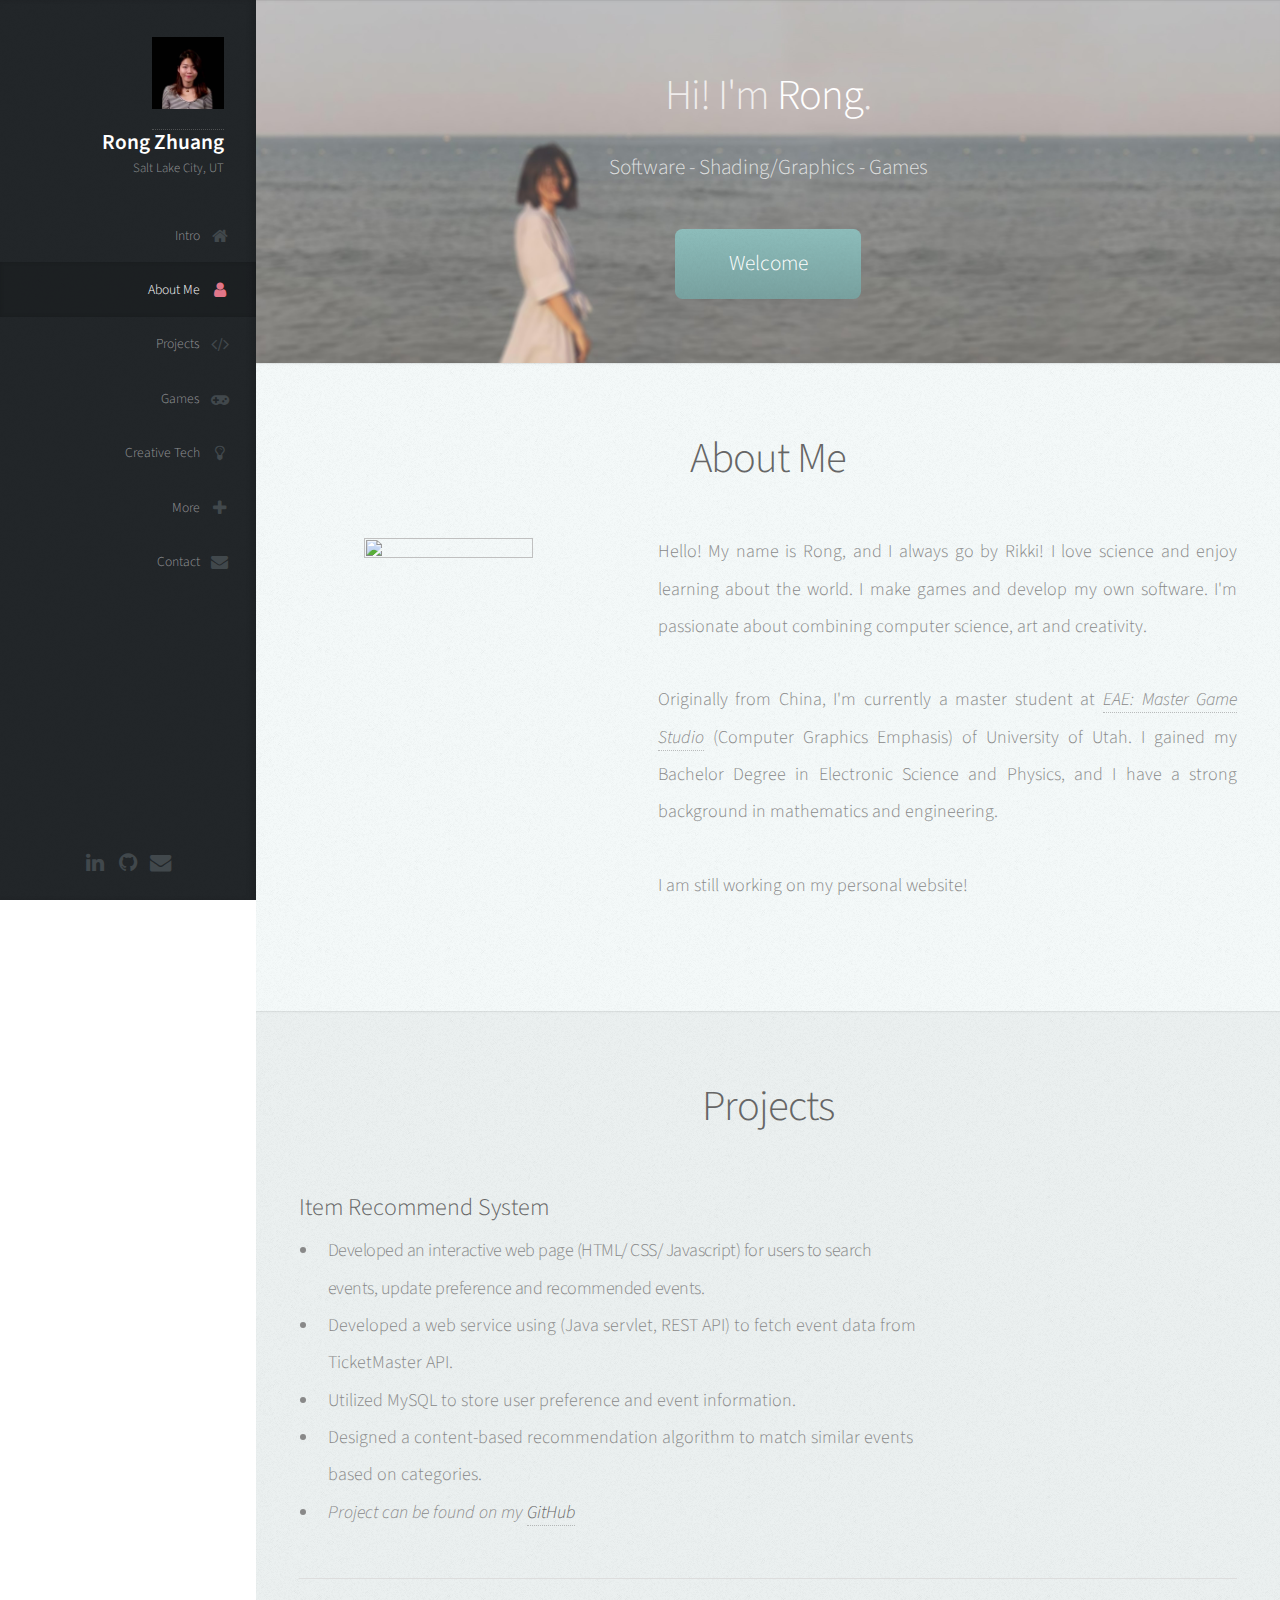
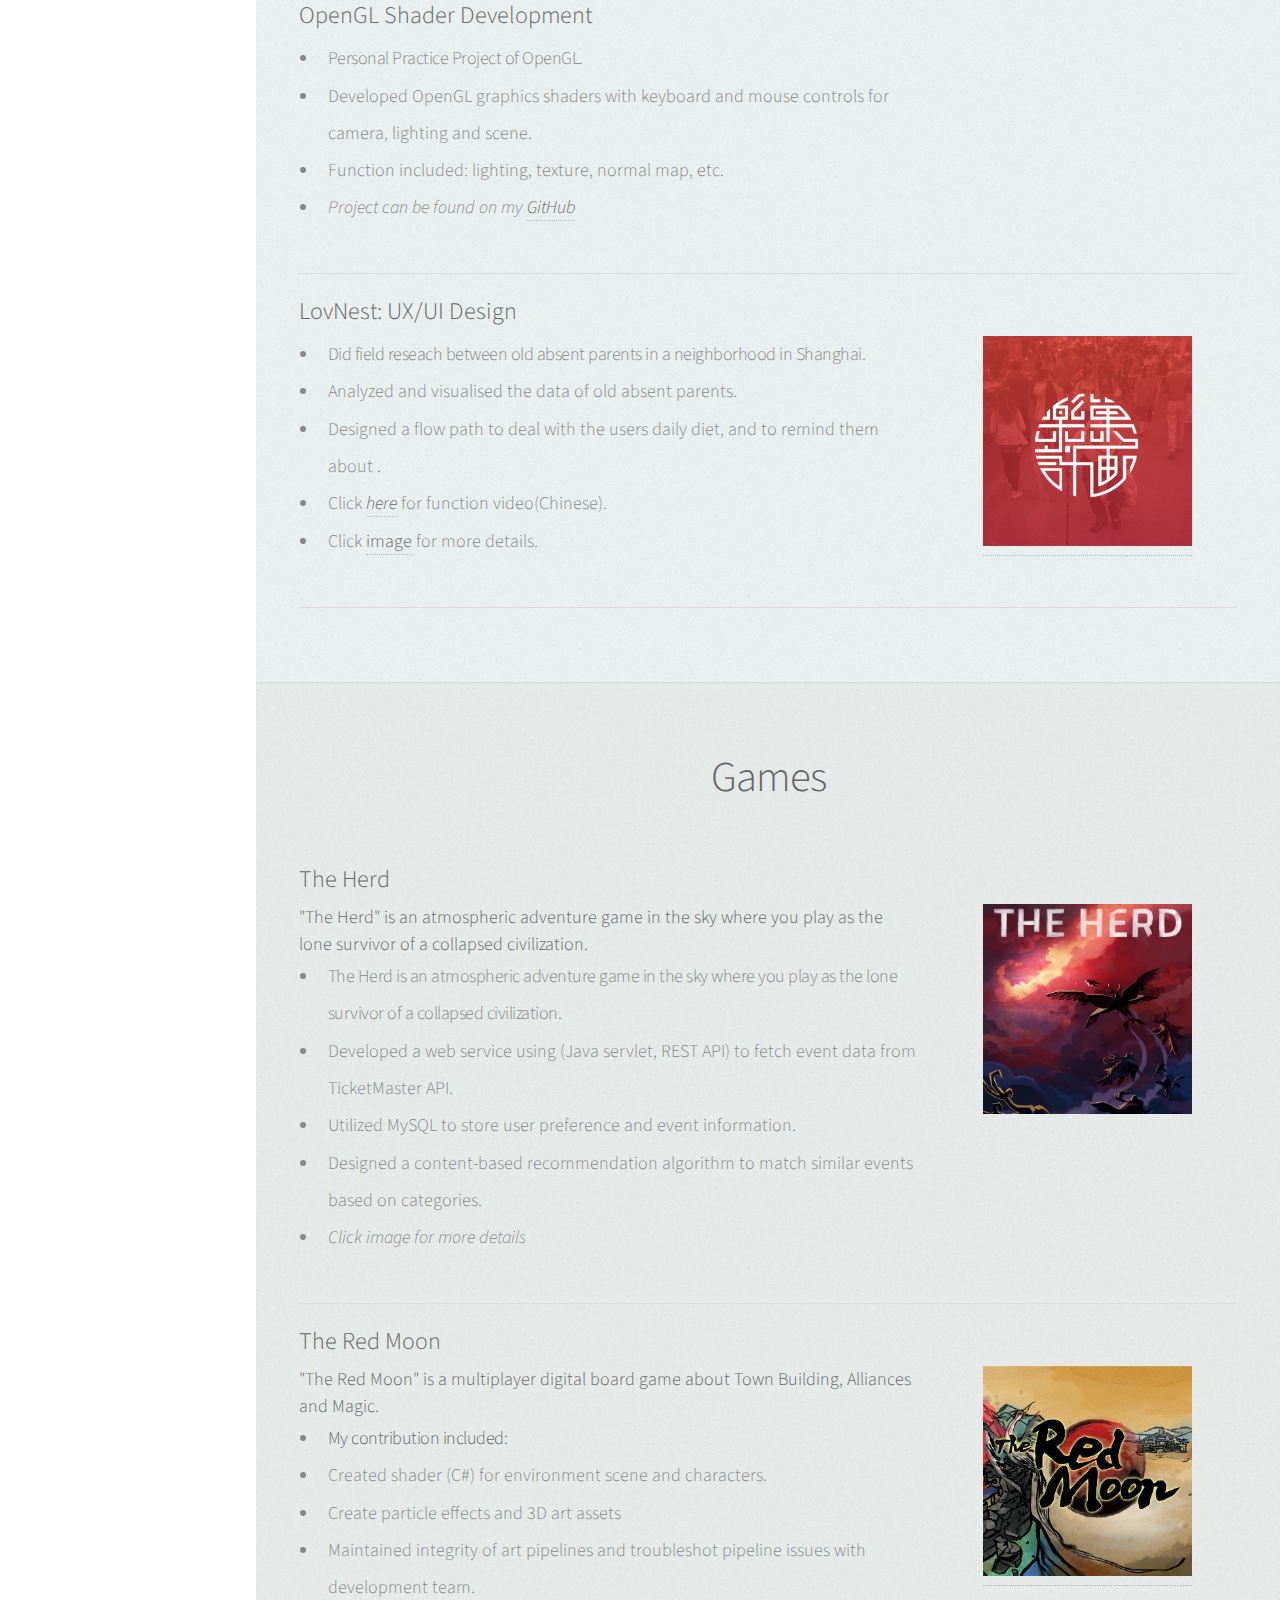
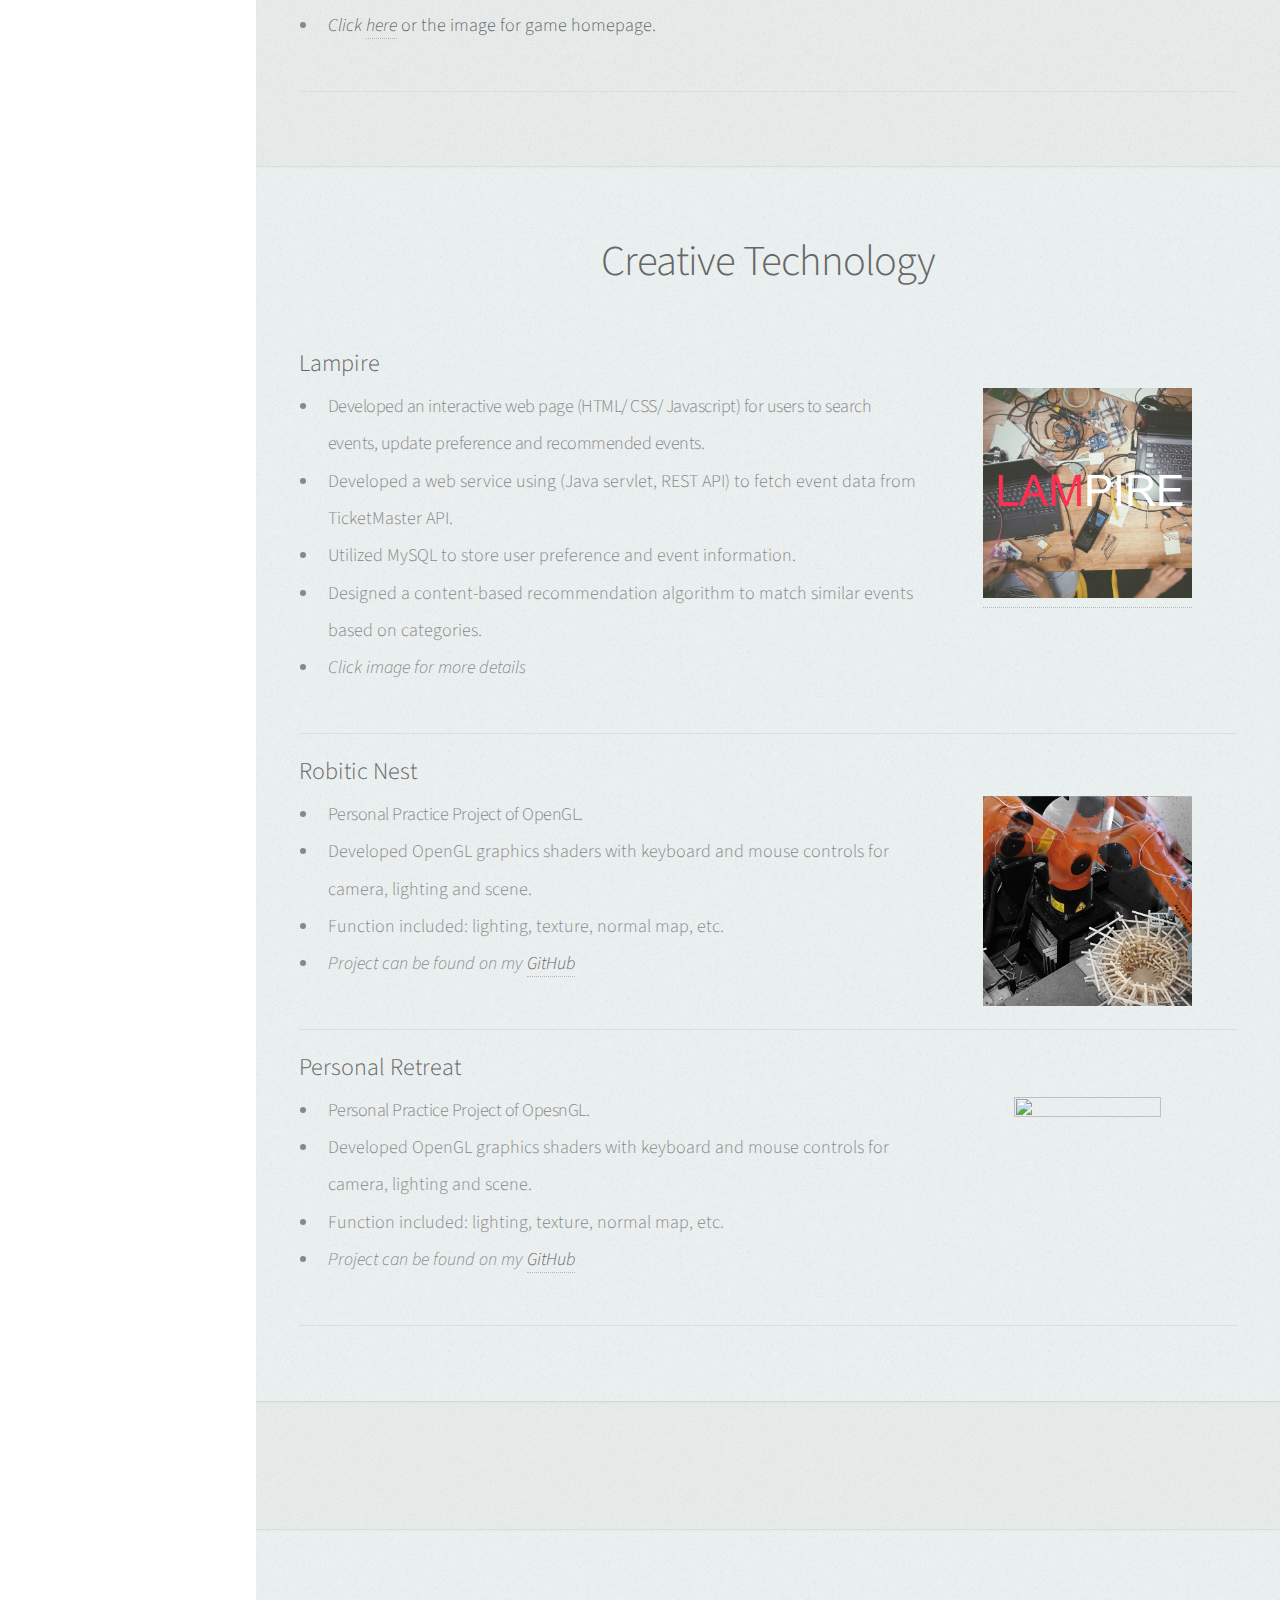
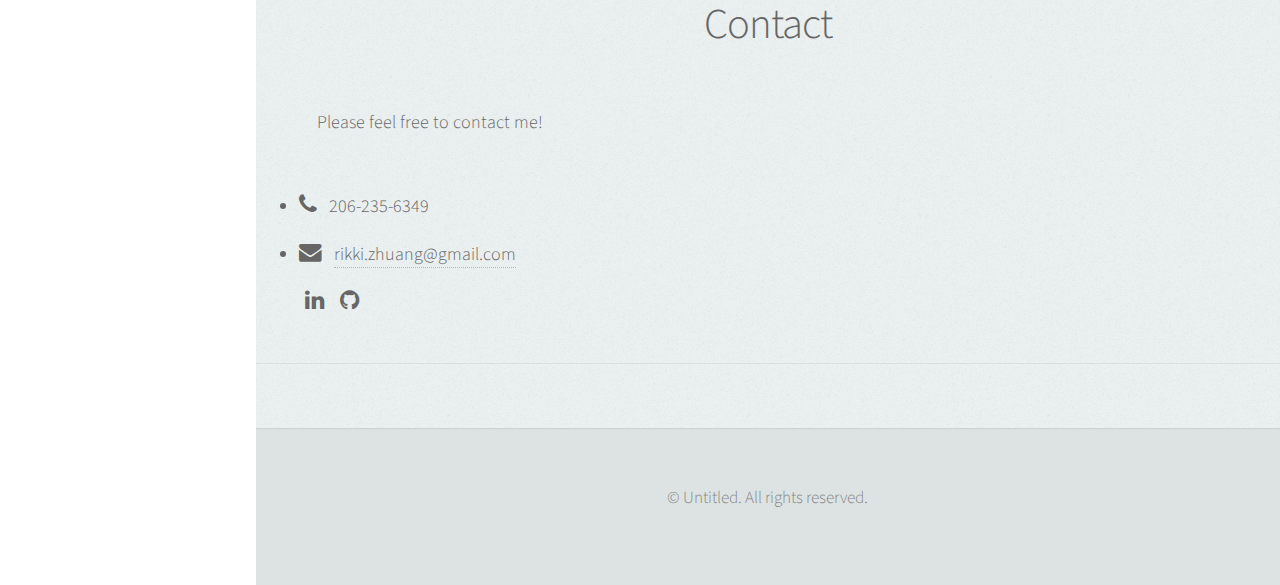
==== commit 7c8d513c: "add lampire" ====
--- a/index.html
+++ b/index.html
@@ -144,7 +144,7 @@
 											I make games and develop my own software. I'm passionate about combining computer science, art and creativity.
 									  </ul>
 										<ul>
-											Originall from China, I'm currently a master student at <a href="https://games.utah.edu/" target="_blank"><i>EAE: Master Game Studio</i></a> (Computer Graphics Emphasis) of University of Utah.
+											Originally from China, I'm currently a master student at <a href="https://games.utah.edu/" target="_blank"><i>EAE: Master Game Studio</i></a> (Computer Graphics Emphasis) of University of Utah.
 											I gained my Bachelor Degree in Electronic Science and Physics, and I have a strong background in mathematics and engineering.
 										</ul>
 										<ul>
@@ -306,7 +306,7 @@
 											</div>
 
 											<div class="col-4 col-12-mobile">
-												<div class="zoom_img3"><img align='middle' style='height:70%; width: 70%; object-fit: contain' src="images/smallIcon.jpg"></div>
+												<div class="zoom_img3"><a href="lampire.html"><img align='middle' style='height:70%; width: 70%; object-fit: contain' src="images/lamp.jpg"></a></div>
 											</div>
 										</div>
 										<hr>
@@ -324,7 +324,7 @@
 											</div>
 
 											<div class="col-4 col-12-mobile">
-												<div class="zoom_img3"><img align='middle' style='height: 70%; width: 70%; object-fit: contain' src="images/smallIcon.jpg"></div>
+												<div class="zoom_img3"><img align='middle' style='height: 70%; width: 70%; object-fit: contain' src="images/nest.jpg"></div>
 											</div>
 										</div>
 										<hr>
@@ -342,7 +342,7 @@
 											</div>
 
 											<div class="col-4 col-12-mobile">
-												<div class="zoom_img3"><img align='middle' style='height: 70%; width: 70%; object-fit: contain' src="images/smallIcon.jpg"></div>
+												<div class="zoom_img3"><img align='middle' style='height: 70%; width: 70%; object-fit: contain' src="images/personalRetreat.jpg"></div>
 											</div>
 										</div>
 										<hr>
@@ -393,9 +393,10 @@
 							</form>
 -->
 						</div>
+						<hr>
 					</section>
-					<!--
-
+				</div>
+<!--
 			<section id="funny" class="six">
 				<div class="container">
 					<head>
@@ -467,6 +468,7 @@
 
 			</div>
 
+
 		<!-- Scripts -->
 			<script src="assets/js/jquery.min.js"></script>
 			<script src="assets/js/jquery.scrolly.min.js"></script>
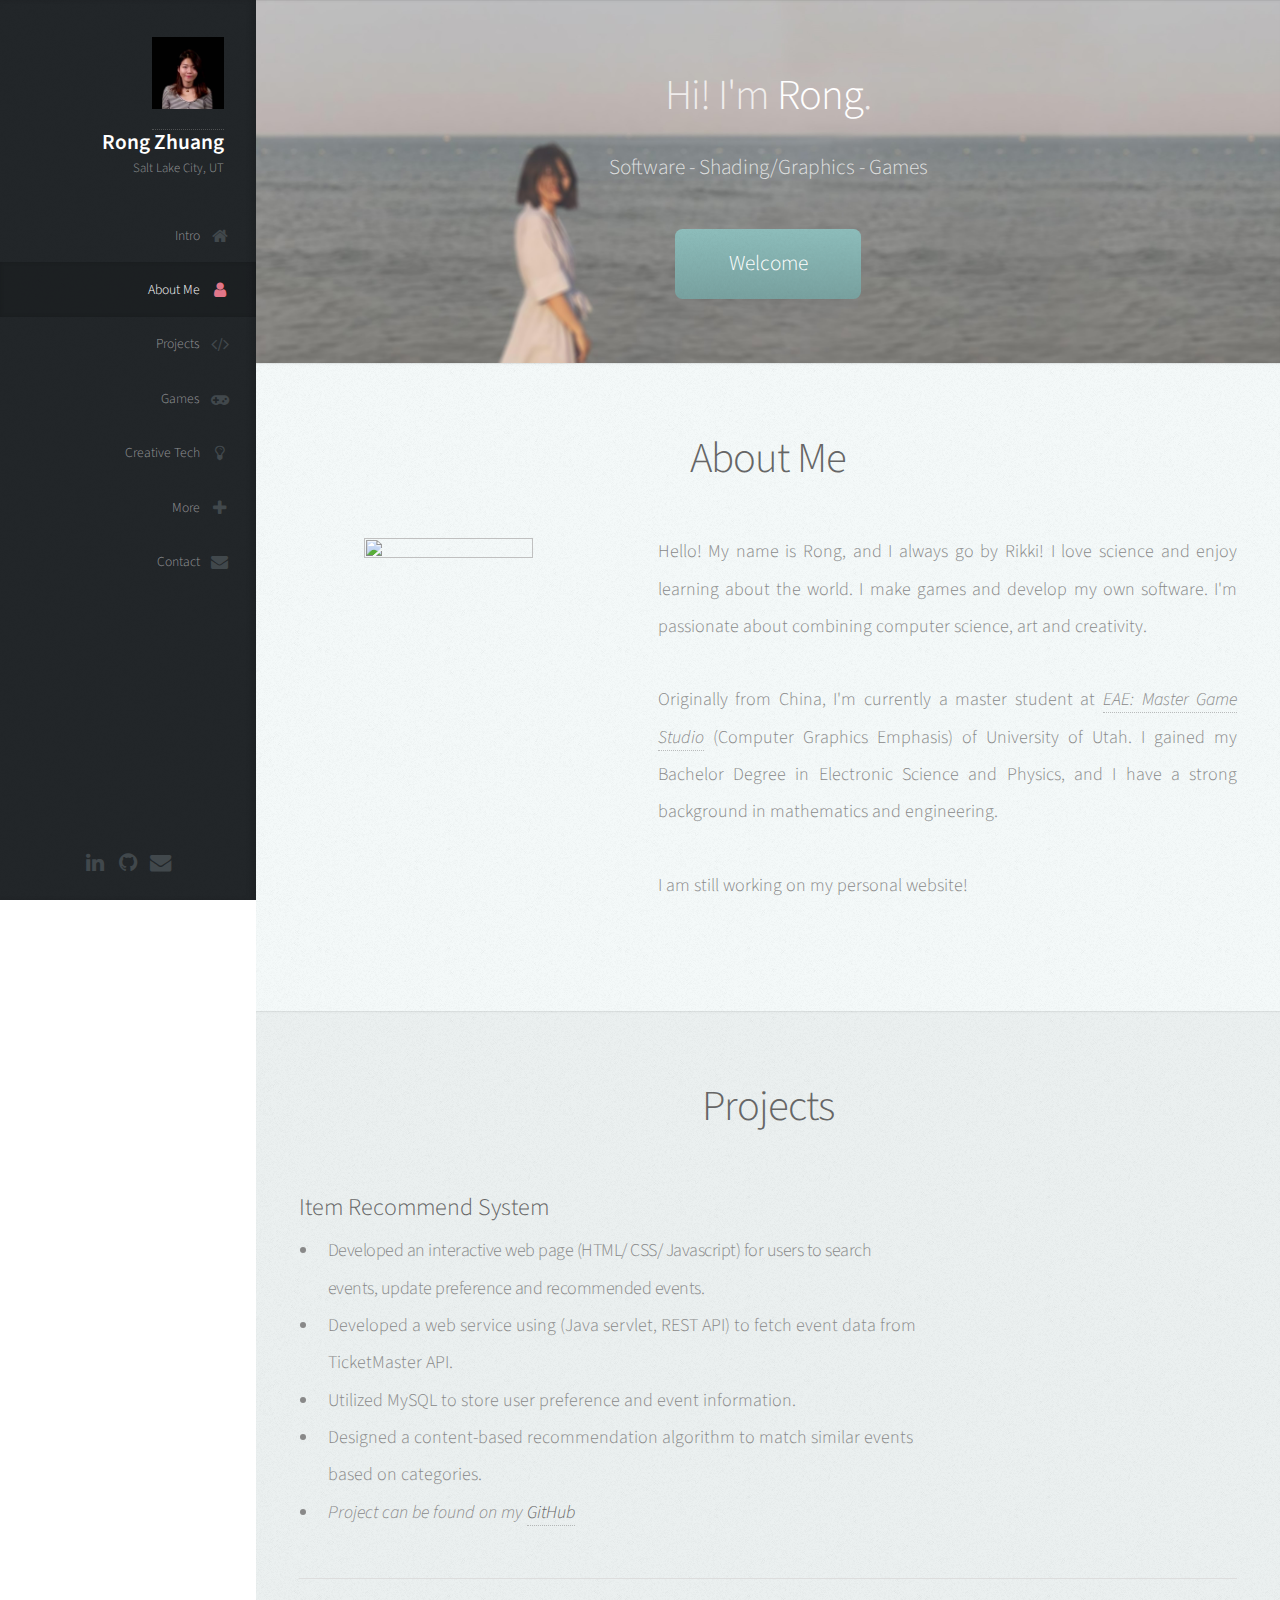
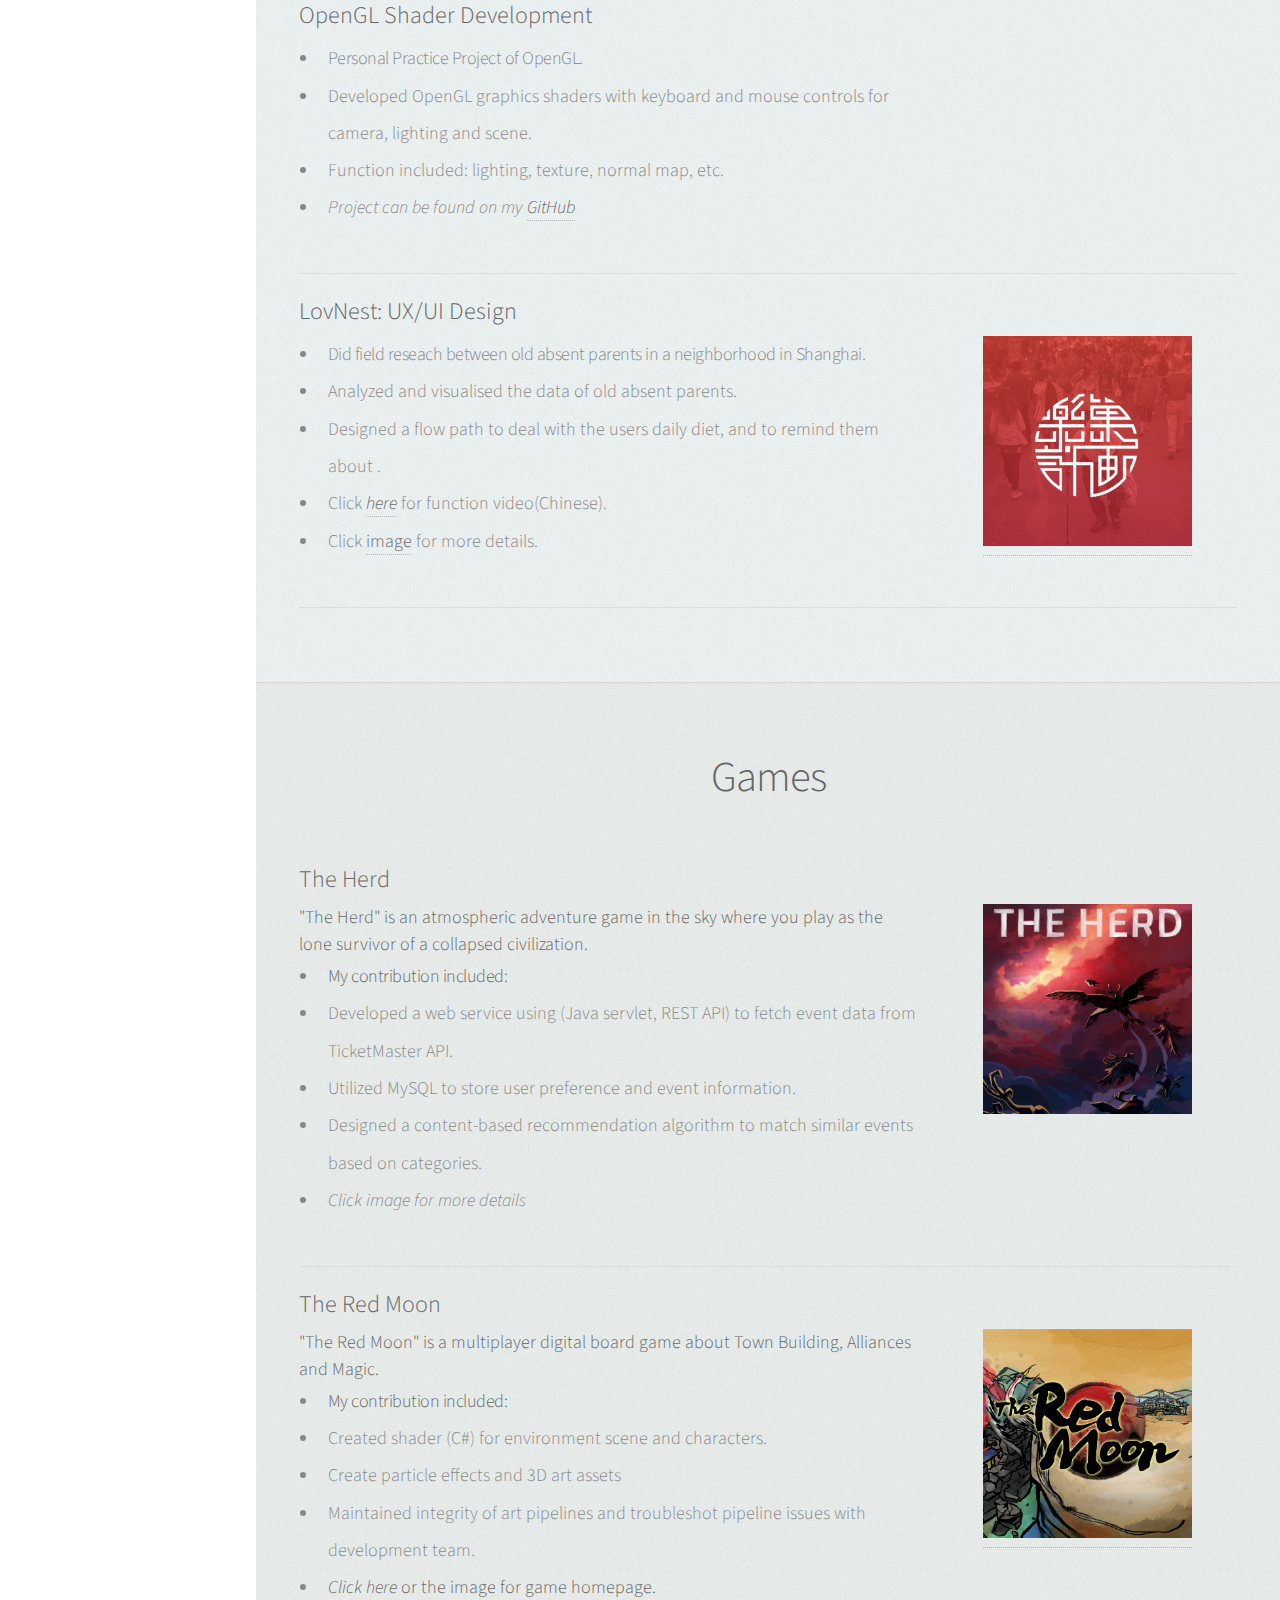
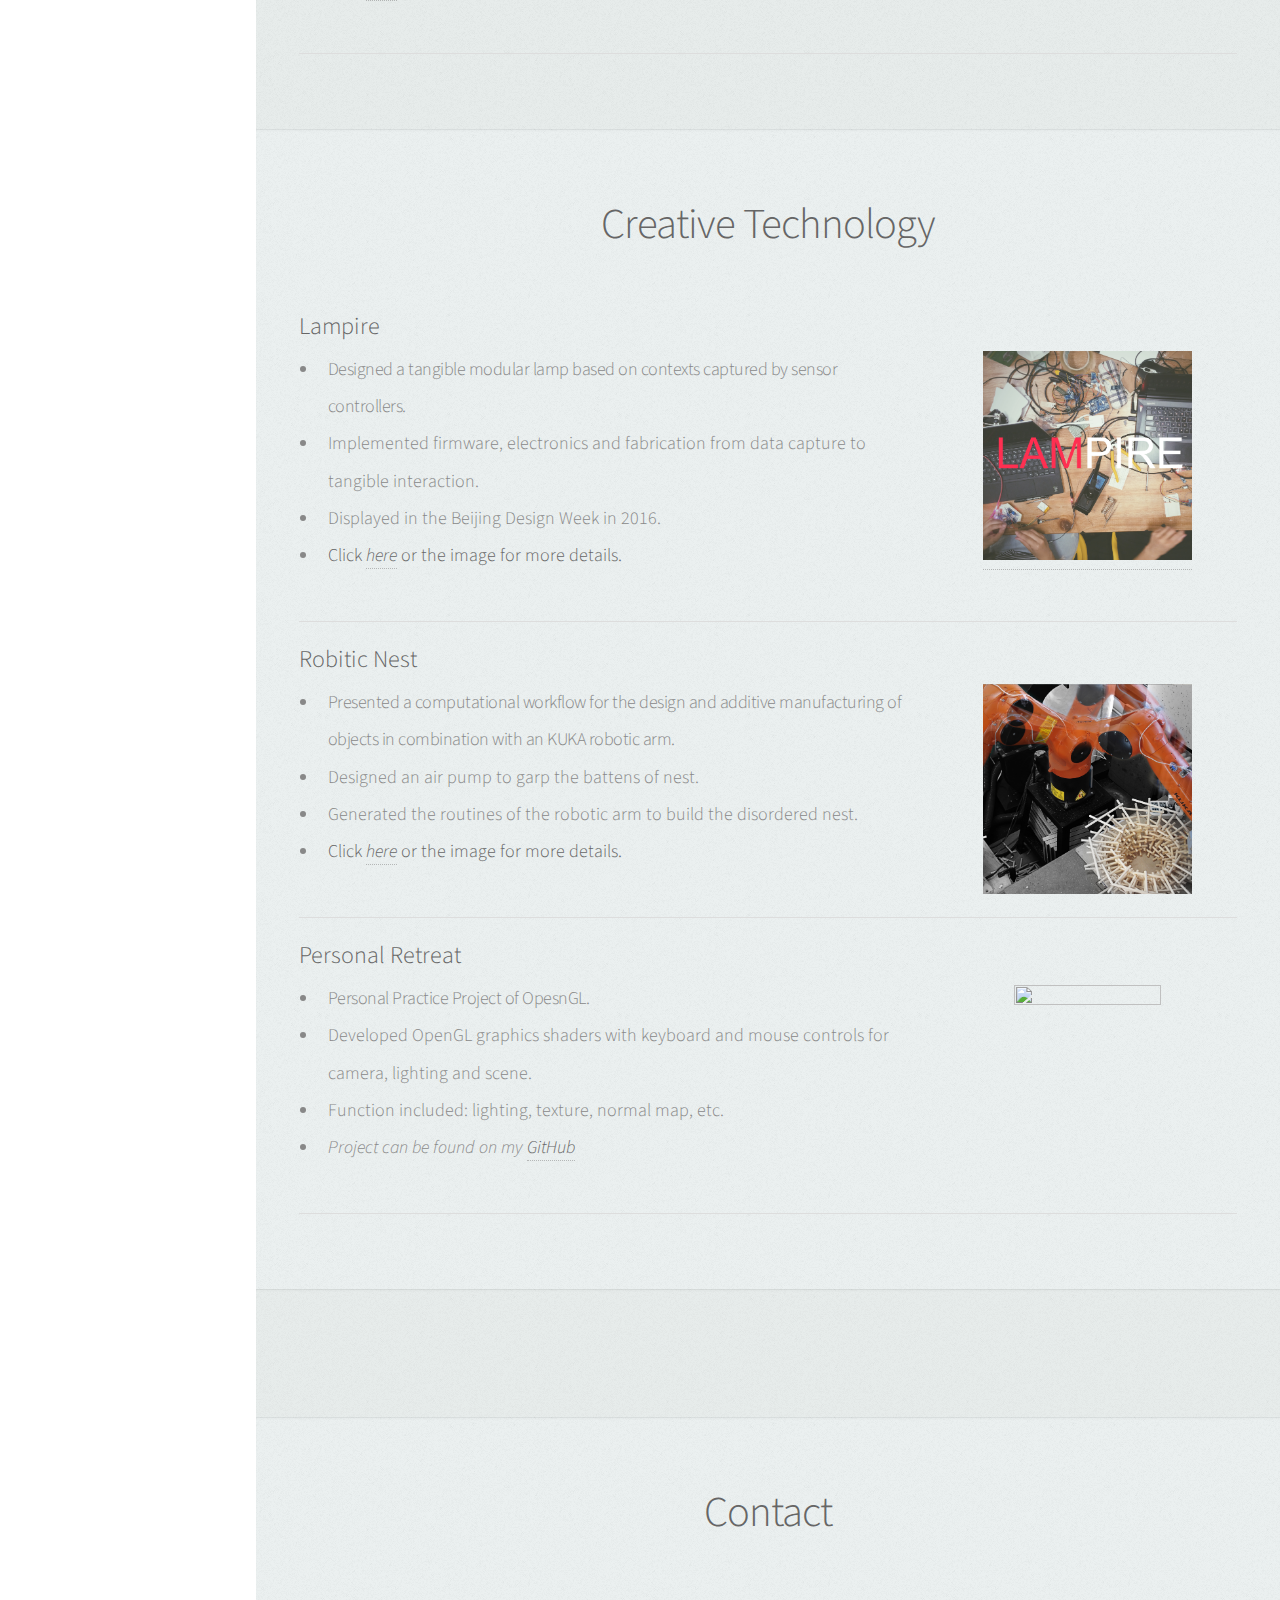
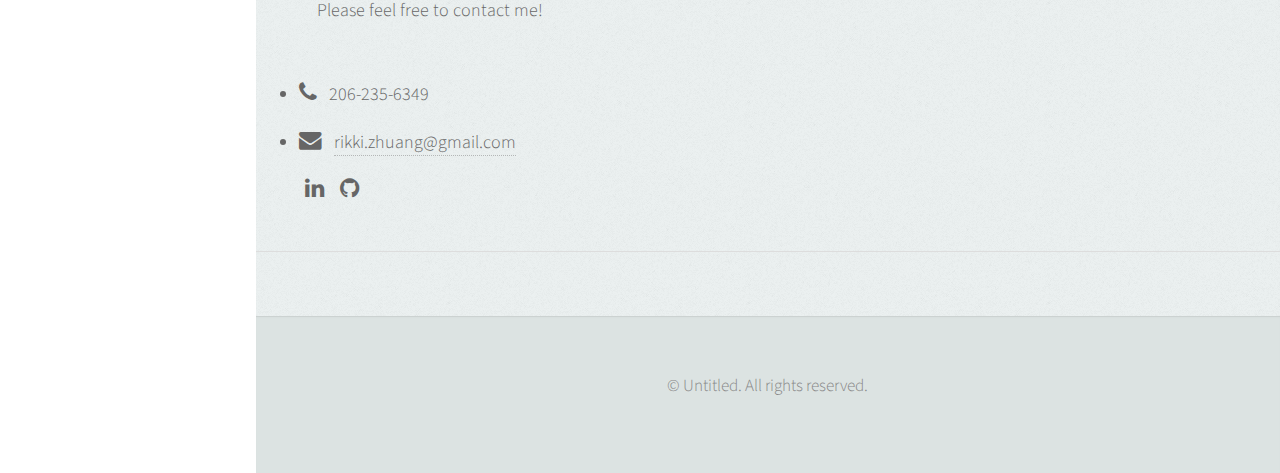
==== commit af52d175: "update projects" ====
--- a/index.html
+++ b/index.html
@@ -242,7 +242,7 @@
 										<div class="col-8 col-12-mobile"><font size="4">
 											<h4 align='left'>"The Herd" is an atmospheric adventure game in the sky where you play as the lone survivor of a collapsed civilization.</h4>
 											<ul align="left" style="list-style-type:disc;padding-left:20px">
-												<li style="letter-spacing:-0.5px;">The Herd is an atmospheric adventure game in the sky where you play as the lone survivor of a collapsed civilization. </li>
+												<li style="letter-spacing:-0.5px;"><b>My contribution included: </b></li>
 												<li>Developed a web service using (Java servlet, REST API) to fetch event data from TicketMaster API.</li>
 												<li>Utilized MySQL to store user preference and event information.</li>
 												<li>Designed a content-based recommendation algorithm to match similar events based on categories.</li>
@@ -296,17 +296,16 @@
 										<div class="row">
 											<div class="col-8 col-12-mobile"><font size="4">
 												<ul align="left" style="list-style-type:disc;padding-left:20px">
-													<li style="letter-spacing:-0.5px;">Developed an interactive web page (HTML/ CSS/ Javascript) for users to search events, update preference and recommended events.</li>
-													<li>Developed a web service using (Java servlet, REST API) to fetch event data from TicketMaster API.</li>
-													<li>Utilized MySQL to store user preference and event information.</li>
-													<li>Designed a content-based recommendation algorithm to match similar events based on categories.</li>
-													<li><i>Click image for more details</i></li>
+													<li style="letter-spacing:-0.5px;"> Designed a tangible modular lamp based on contexts captured by sensor controllers.</li>
+													<li>Implemented firmware, electronics and fabrication from data capture to tangible interaction.</li>
+													<li>Displayed in the Beijing Design Week in 2016.</li>
+													<li><b>Click <i><a href="lampire.html" target="_blank">here</i></a> or the image for more details.</b></li>
 												</ul>
 												</font>
 											</div>
 
 											<div class="col-4 col-12-mobile">
-												<div class="zoom_img3"><a href="lampire.html"><img align='middle' style='height:70%; width: 70%; object-fit: contain' src="images/lamp.jpg"></a></div>
+												<div class="zoom_img3"><a href="lampire.html" target="_blank"><img align='middle' style='height:70%; width: 70%; object-fit: contain' src="images/lamp.jpg"></a></div>
 											</div>
 										</div>
 										<hr>
@@ -315,10 +314,12 @@
 										<div class="row">
 											<div class="col-8 col-12-mobile"><font size="4">
 												<ul align="left" style="list-style-type:disc;padding-left:20px">
-													<li style="letter-spacing:-0.5px;">Personal Practice Project of OpenGL.</li>
-													<li>Developed OpenGL graphics shaders with keyboard and mouse controls for camera, lighting and scene.</li>
-													<li>Function included: lighting, texture, normal map, etc.</li>
-													<li><i>Project can be found on my <a href="https://github.com/RikkiRun/Shader-Practice" target="_blank"><b>GitHub</b></a></i></li>
+													<li style="letter-spacing:-0.5px;"> Presented a computational workflow for the design and additive manufacturing of objects
+ in combination with an KUKA robotic arm.</li>
+													<li>Designed an air pump to garp the battens of nest.</li>
+													<li>Generated the routines of the robotic arm to build the disordered nest.</li>
+													<li><b>Click <i><a href="lampire.html" target="_blank">here</i></a> or the image for more details.</b></li>
+												</ul>
 												</ul>
 												</font>
 											</div>
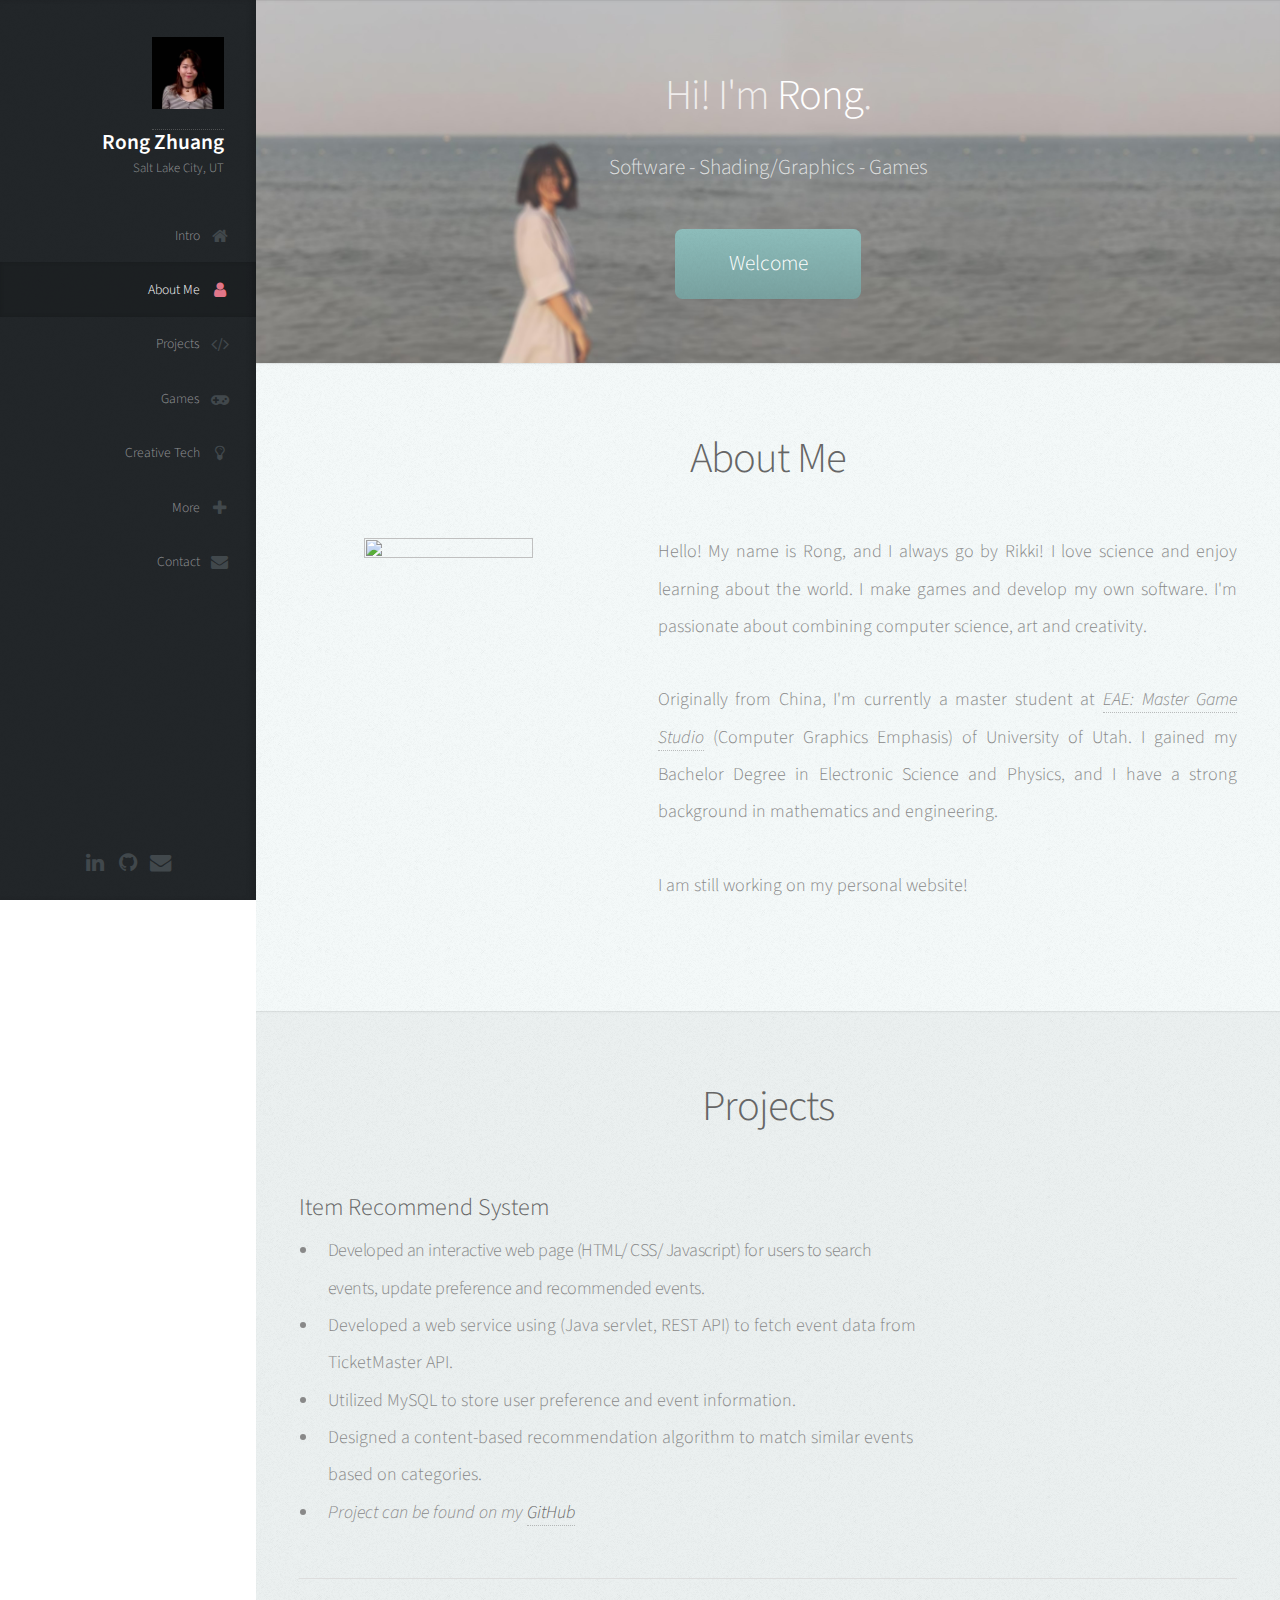
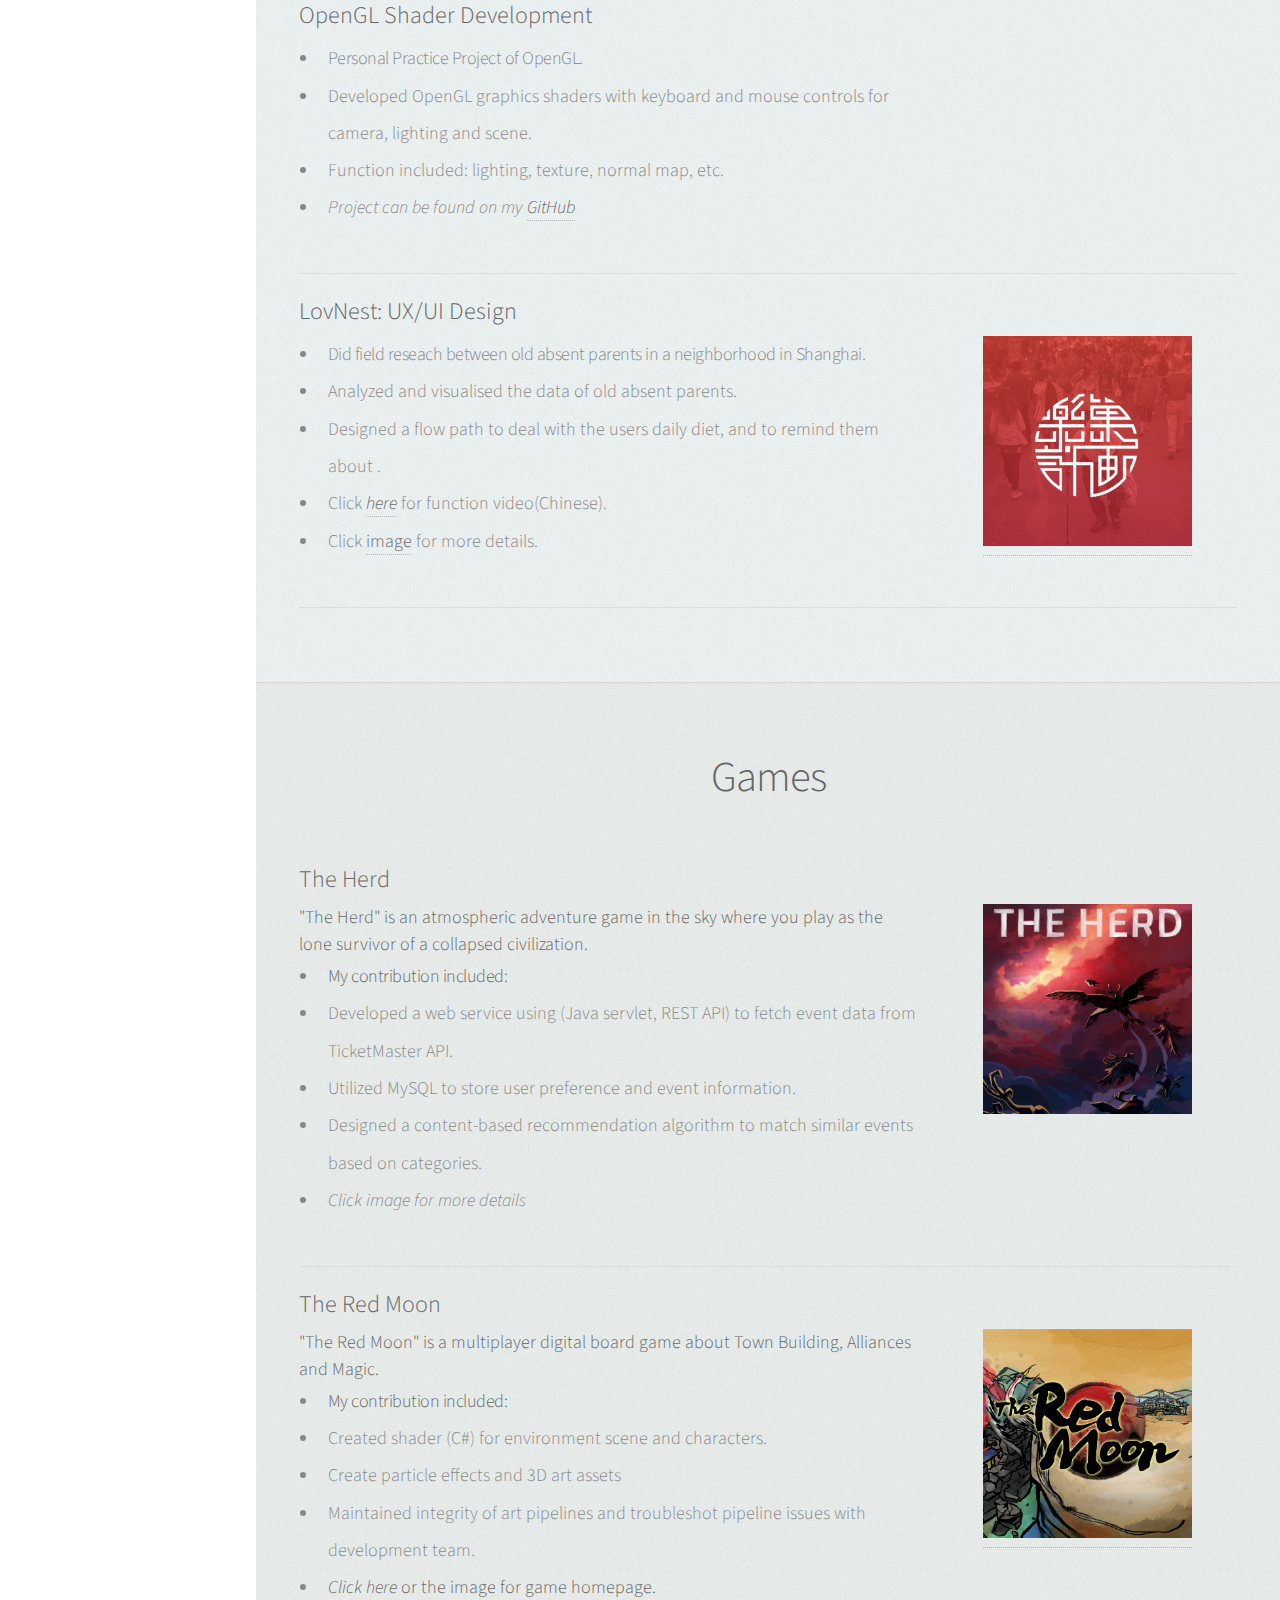
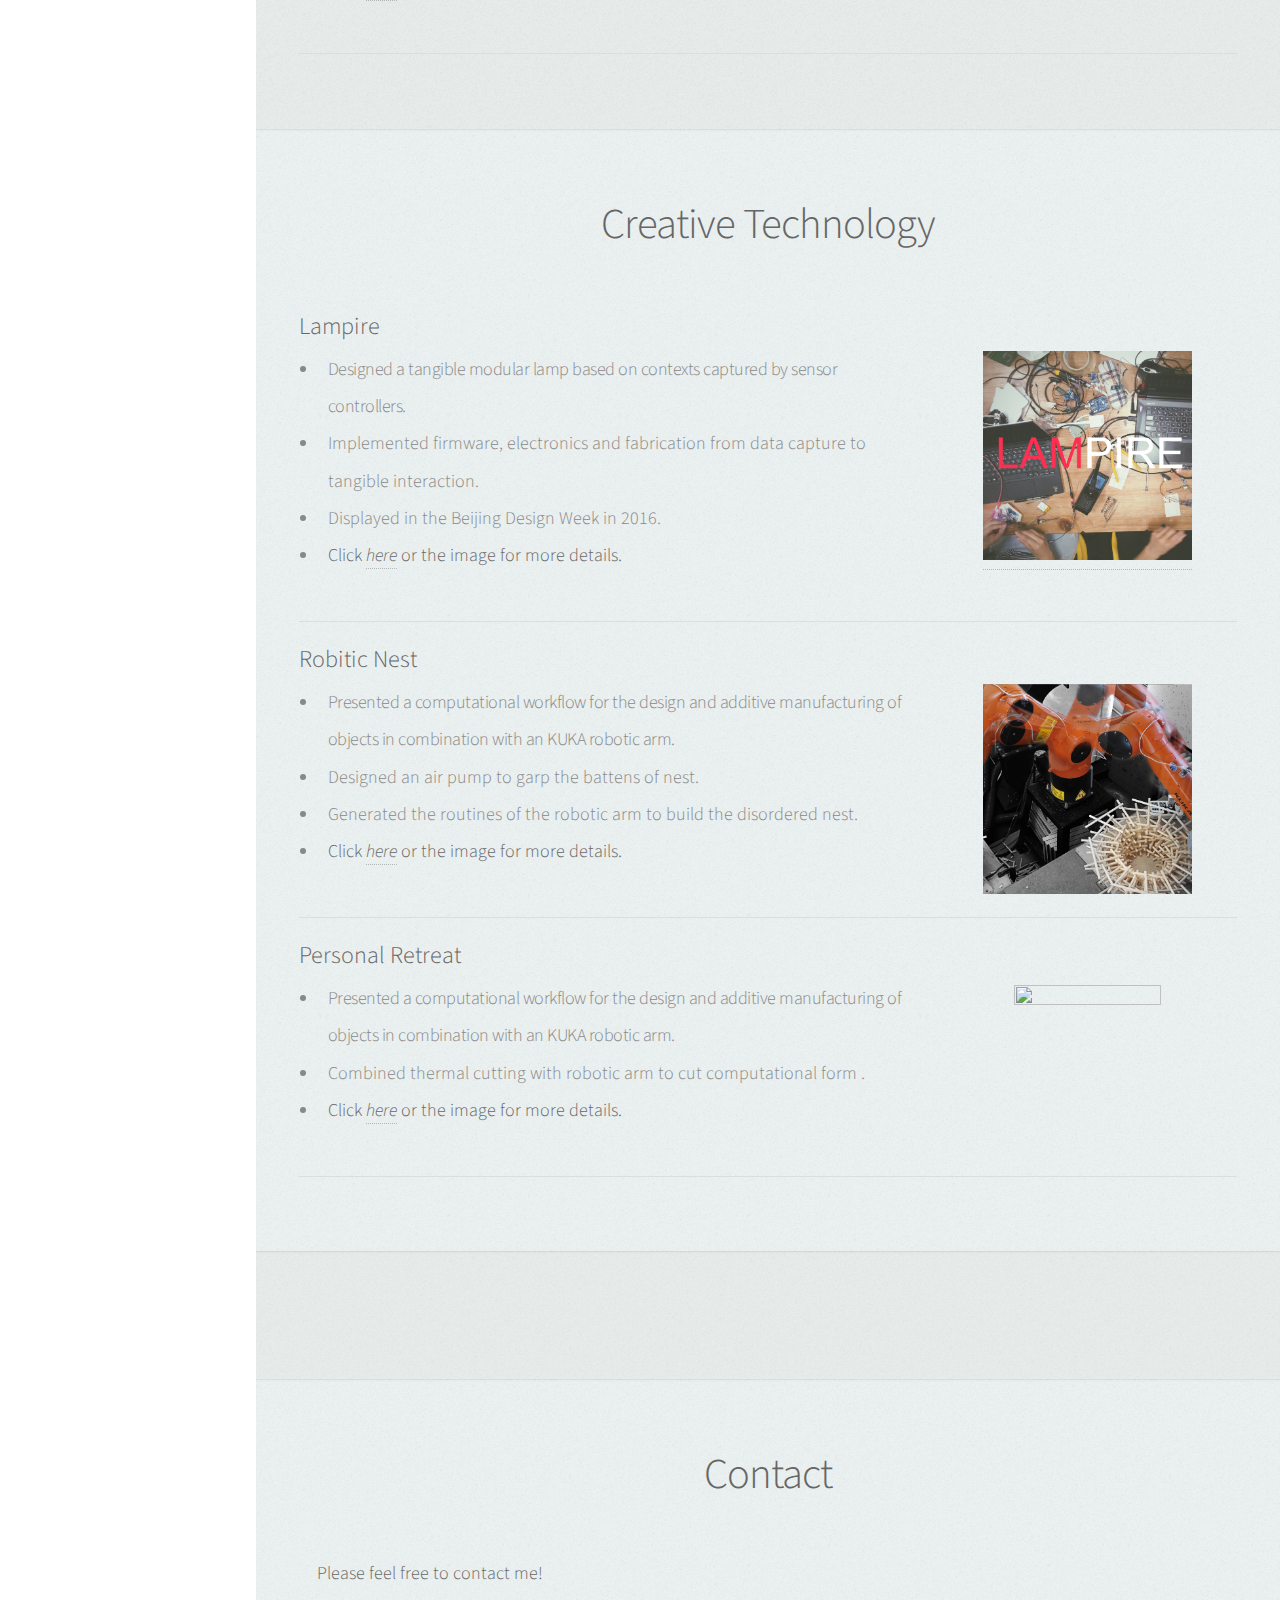
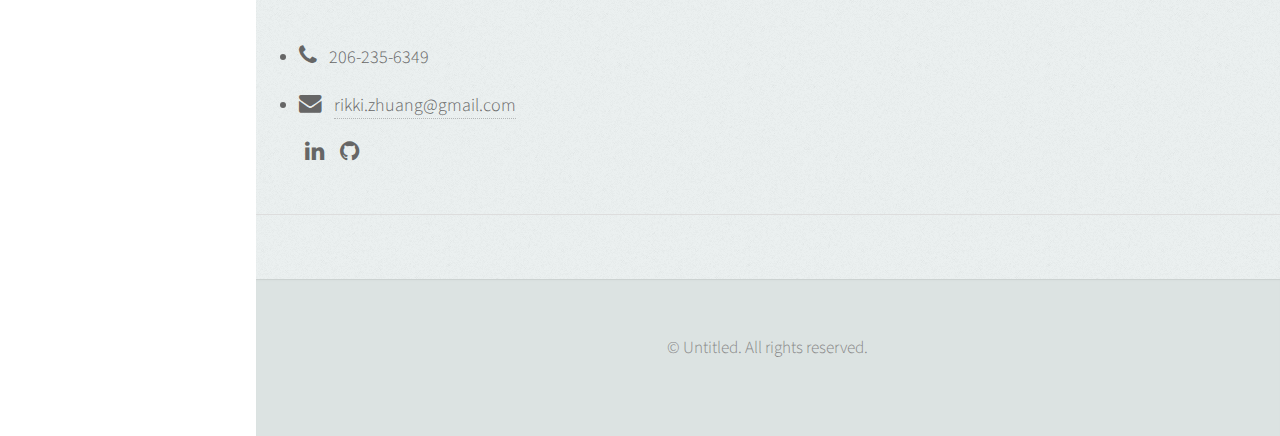
==== commit 242533a8: "jklajlkd" ====
--- a/index.html
+++ b/index.html
@@ -334,10 +334,11 @@
 										<div class="row">
 											<div class="col-8 col-12-mobile"><font size="4">
 												<ul align="left" style="list-style-type:disc;padding-left:20px">
-													<li style="letter-spacing:-0.5px;">Personal Practice Project of OpesnGL.</li>
-													<li>Developed OpenGL graphics shaders with keyboard and mouse controls for camera, lighting and scene.</li>
-													<li>Function included: lighting, texture, normal map, etc.</li>
-													<li><i>Project can be found on my <a href="https://github.com/RikkiRun/Shader-Practice" target="_blank"><b>GitHub</b></a></i></li>
+													<li style="letter-spacing:-0.5px;">Presented a computational workflow for the design and additive manufacturing of objects
+in combination with an KUKA robotic arm.</li>
+													<li> Combined thermal cutting with robotic arm to cut computational form .</li>
+													<li><b>Click <i><a href="lampire.html" target="_blank">here</i></a> or the image for more details.</b></li>
+												</ul>
 												</ul>
 												</font>
 											</div>
@@ -379,20 +380,7 @@
 							</font>
 						</h3>
 
-<!--
-							<form method="post" action="#">
-								<div class="row">
-									<div class="col-6 col-12-mobile"><input type="text" name="name" placeholder="Name" /></div>
-									<div class="col-6 col-12-mobile"><input type="text" name="email" placeholder="Email" /></div>
-									<div class="col-12">
-										<textarea name="message" placeholder="Message"></textarea>
-									</div>
-									<div class="col-12">
-										<input type="submit" value="Send Message" />
-									</div>
-								</div>
-							</form>
--->
+
 						</div>
 						<hr>
 					</section>
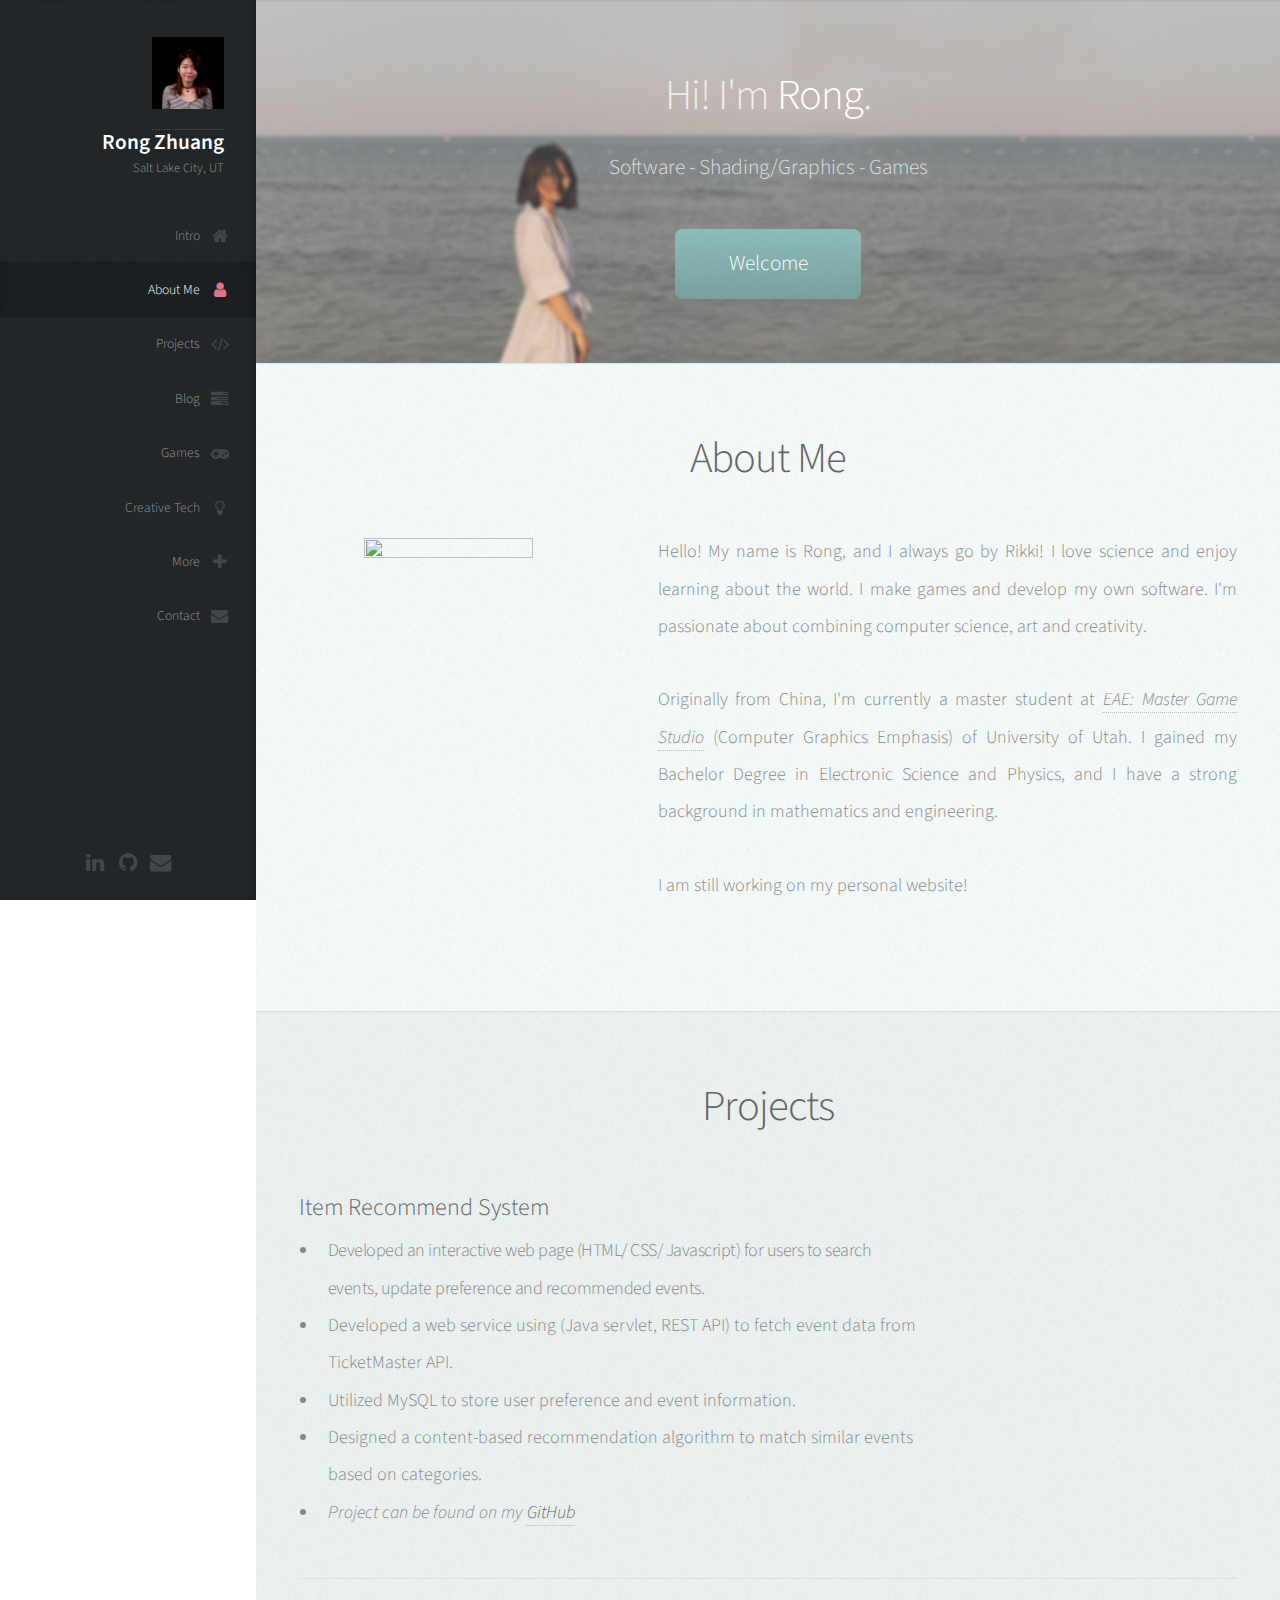
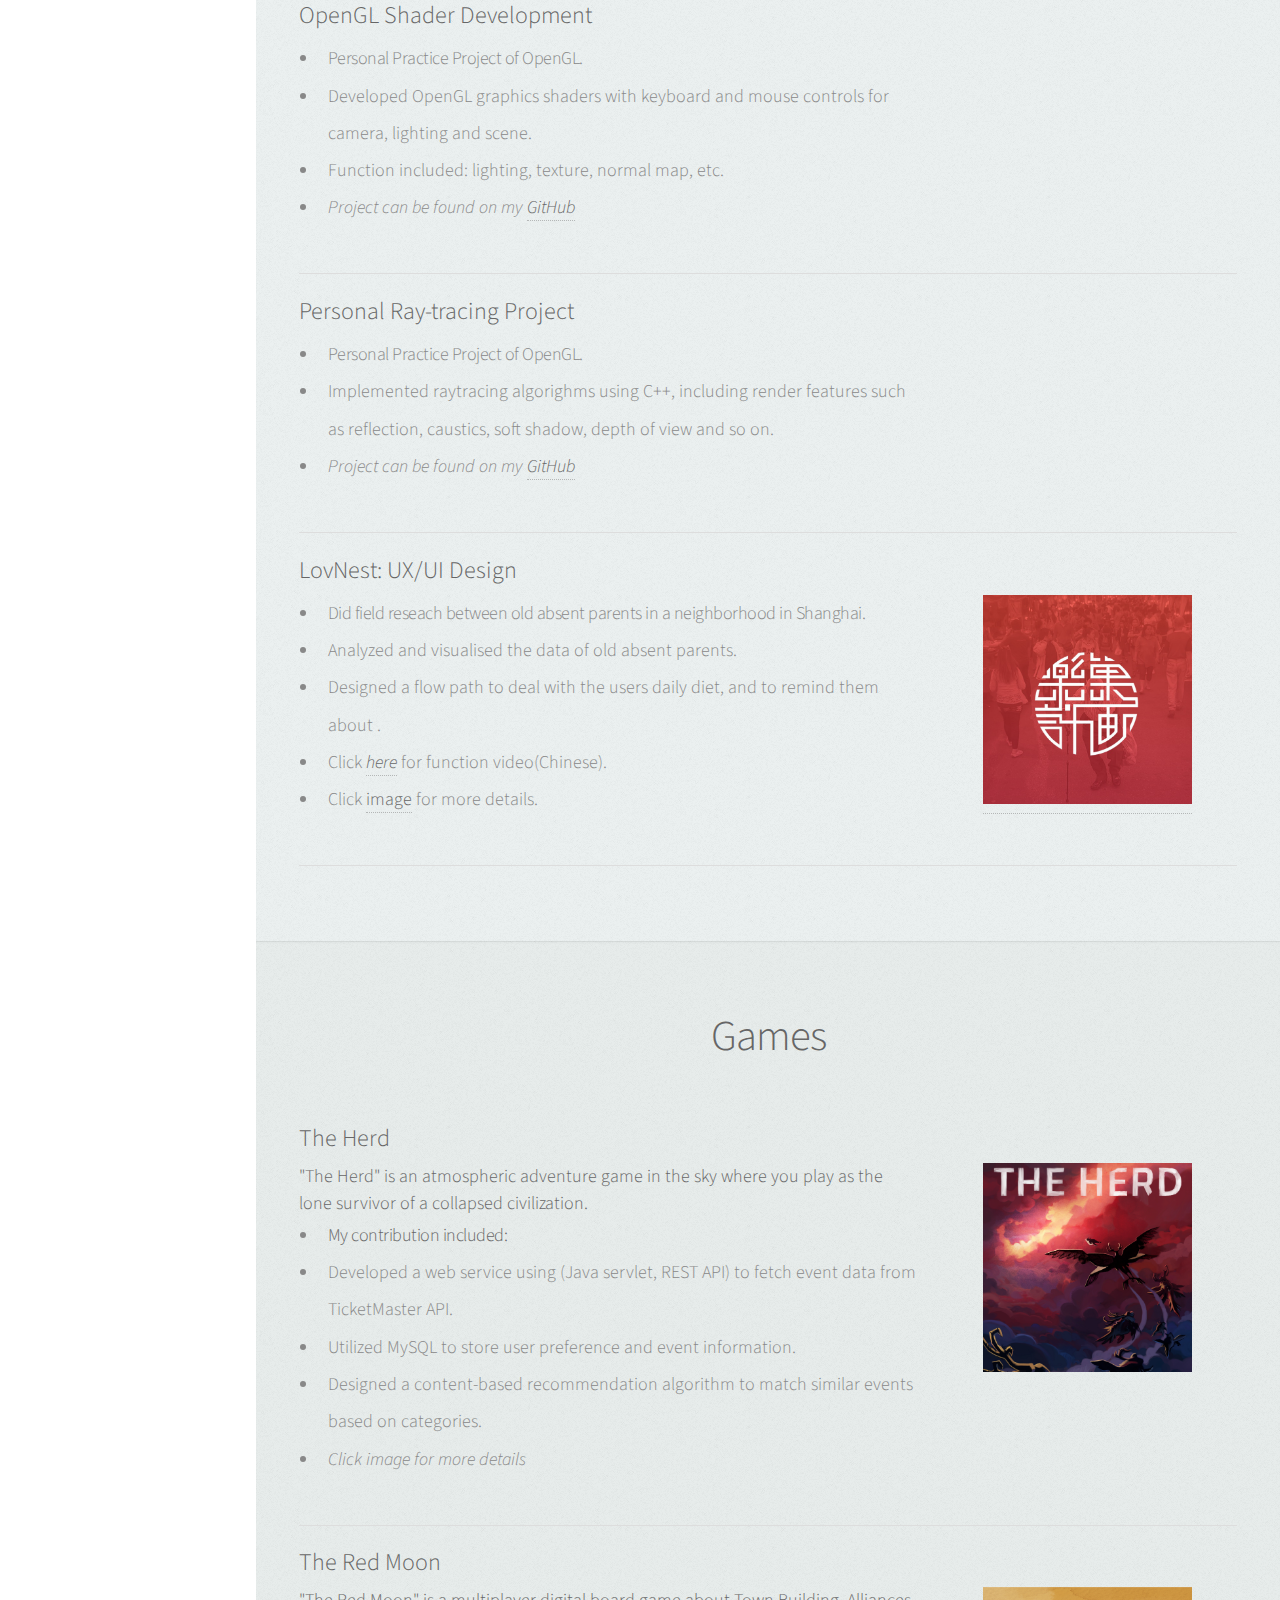
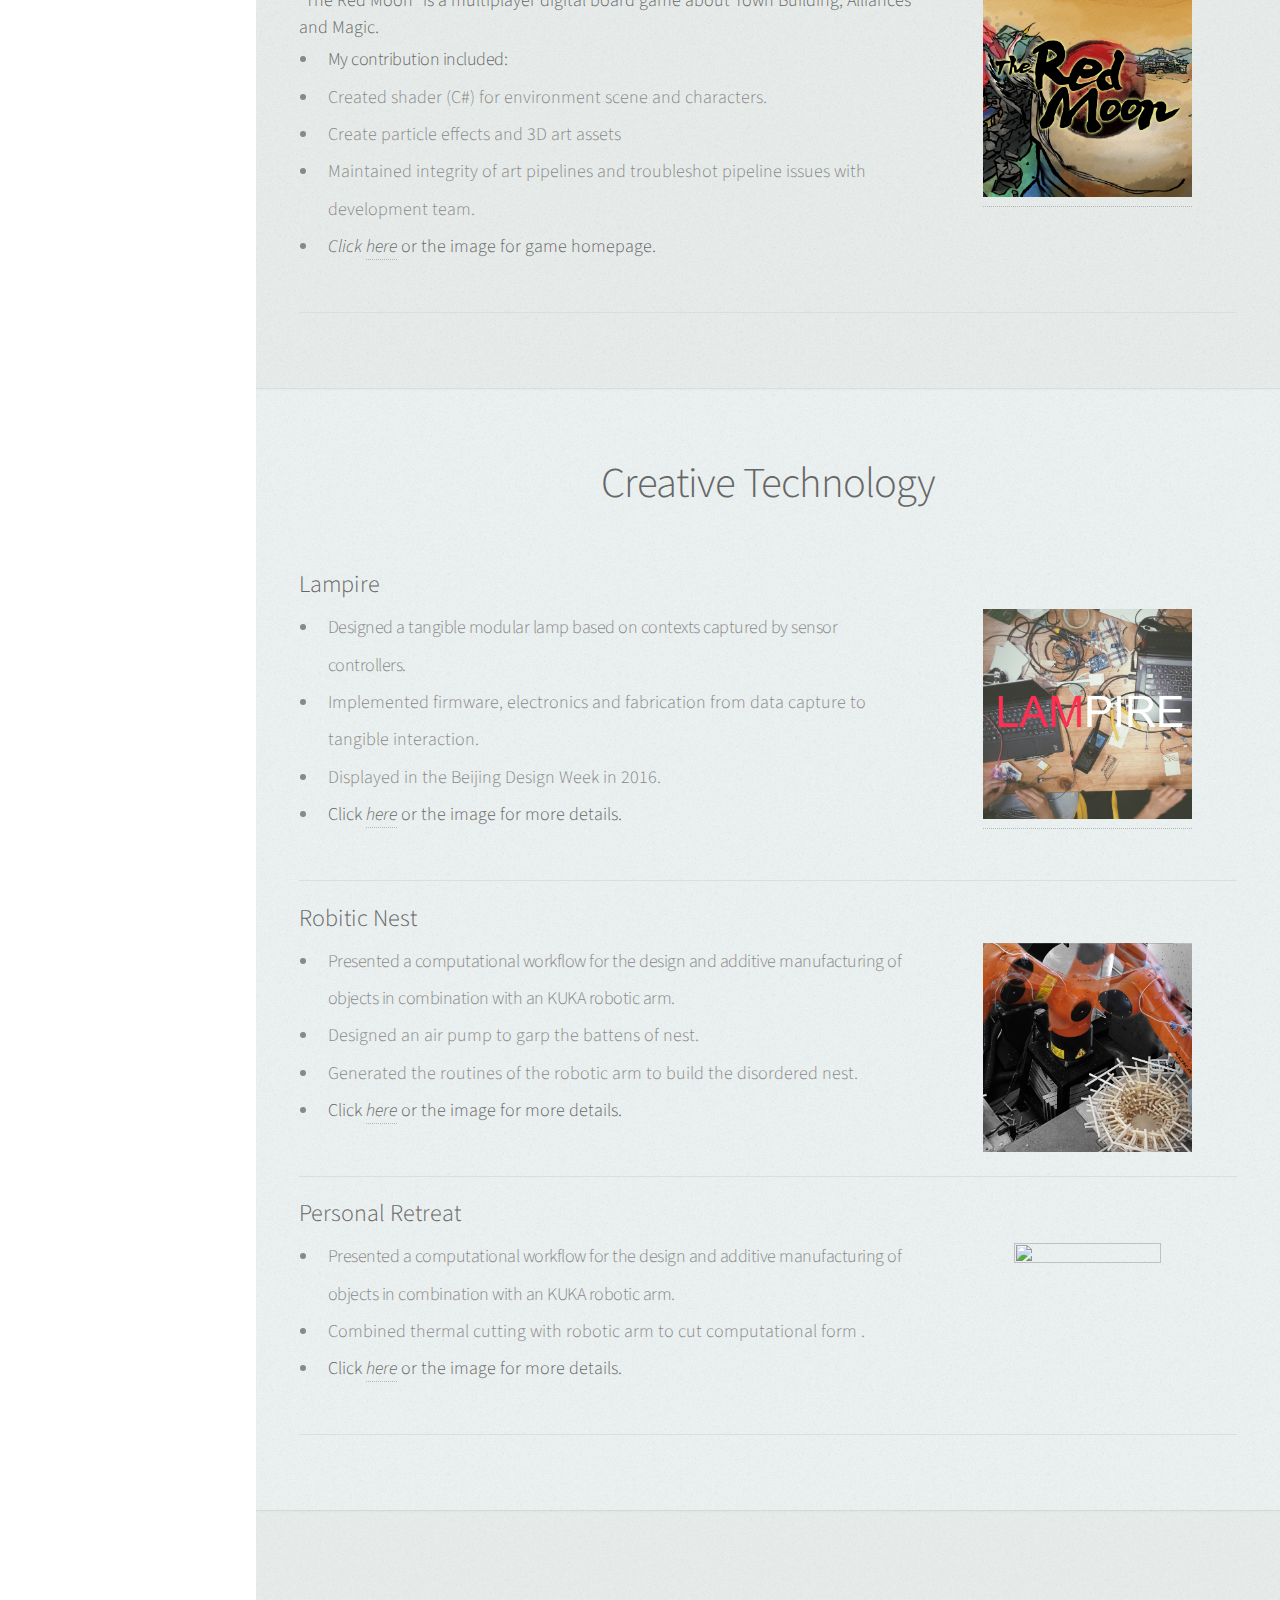
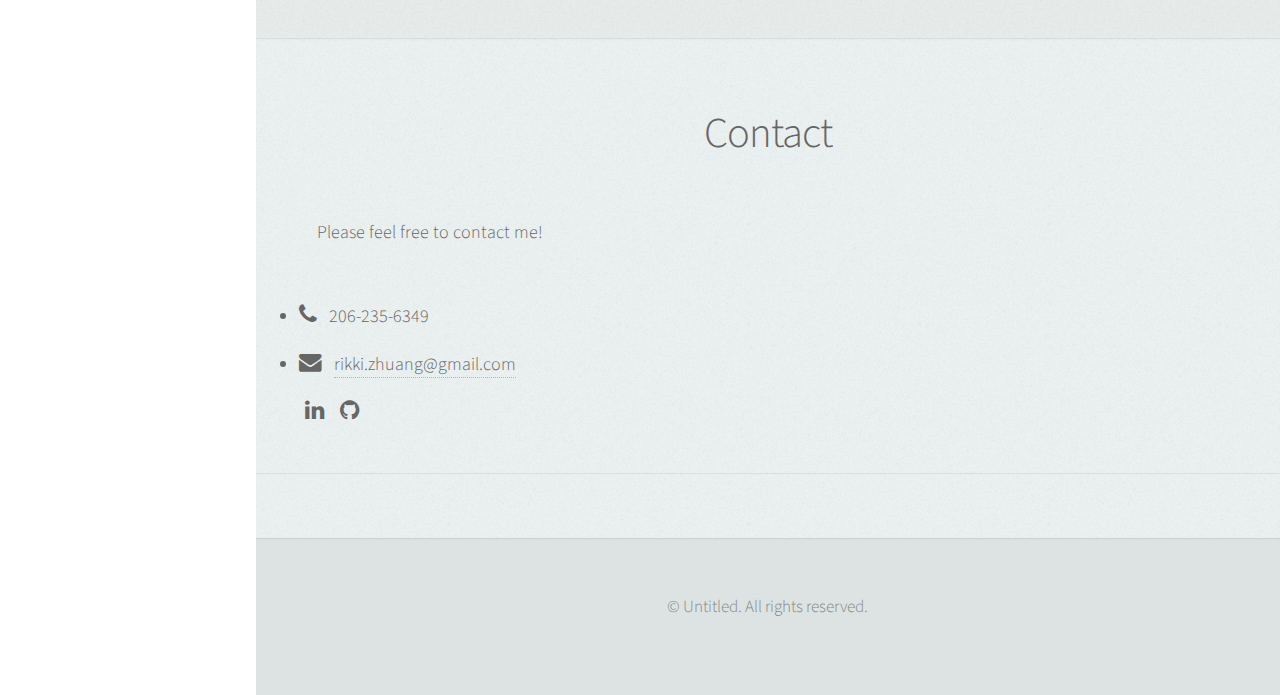
==== commit 04995748: "add some new functions - Happy new year eve" ====
--- a/index.html
+++ b/index.html
@@ -85,6 +85,7 @@
 								<li><a href="#top" id="top-link"><span class="icon fa-home">Intro</span></a></li>
 								<li><a href="#about" id="about-link"><span class="icon fa-user">About Me</span></a></li>
 								<li><a href="#projects" id="portfolio-link"><span class="icon fa-code">Projects</span></a></li>
+								<li><a href="#blogs" id="blog-link"><span class="icon fa-tasks">Blog</span></a></li>
 								<li><a href="#games" id="game-link"><span class="icon fa-gamepad">Games</span></a></li>
 								<li><a href="#creativity" id="creativity-link"><span class="icon fa-lightbulb-o">Creative Tech</span></a></li>
 								<li><a href="#more" id="more-link"><span class="icon fa-plus">More</span></a></li>
@@ -184,6 +185,8 @@
 								</div>
 							-->
 							</div>
+
+
 							<hr>
 
 							<h3 align="left"><font size="5">OpenGL Shader Development</font></h3>
@@ -194,6 +197,26 @@
 										<li>Developed OpenGL graphics shaders with keyboard and mouse controls for camera, lighting and scene.</li>
 										<li>Function included: lighting, texture, normal map, etc.</li>
 										<li><i>Project can be found on my <a href="https://github.com/RikkiRun/Shader-Practice" target="_blank"><b>GitHub</b></a></i></li>
+									</ul>
+									</font>
+								</div>
+<!--
+								<div class="col-4 col-12-mobile">
+									<div class="zoom_img3"><img align='left' style='height: 70%; width: 70%; object-fit: contain' src="images/smallIcon.jpg"></div>
+								</div>
+-->
+							</div>
+
+							<hr>
+
+							<h3 align="left"><font size="5">Personal Ray-tracing Project</font></h3>
+							<div class="row">
+								<div class="col-8 col-12-mobile"><font size="4">
+									<ul align="left" style="list-style-type:disc;padding-left:20px">
+										<li style="letter-spacing:-0.5px;">Personal Practice Project of OpenGL.</li>
+										<li>Implemented raytracing algorighms using C++, including render features such as reflection, caustics, soft
+shadow, depth of view and so on.</li>
+										<li><i>Project can be found on my <a href="https://github.com/RikkiRun/ray-tracing" target="_blank"><b>GitHub</b></a></i></li>
 									</ul>
 									</font>
 								</div>
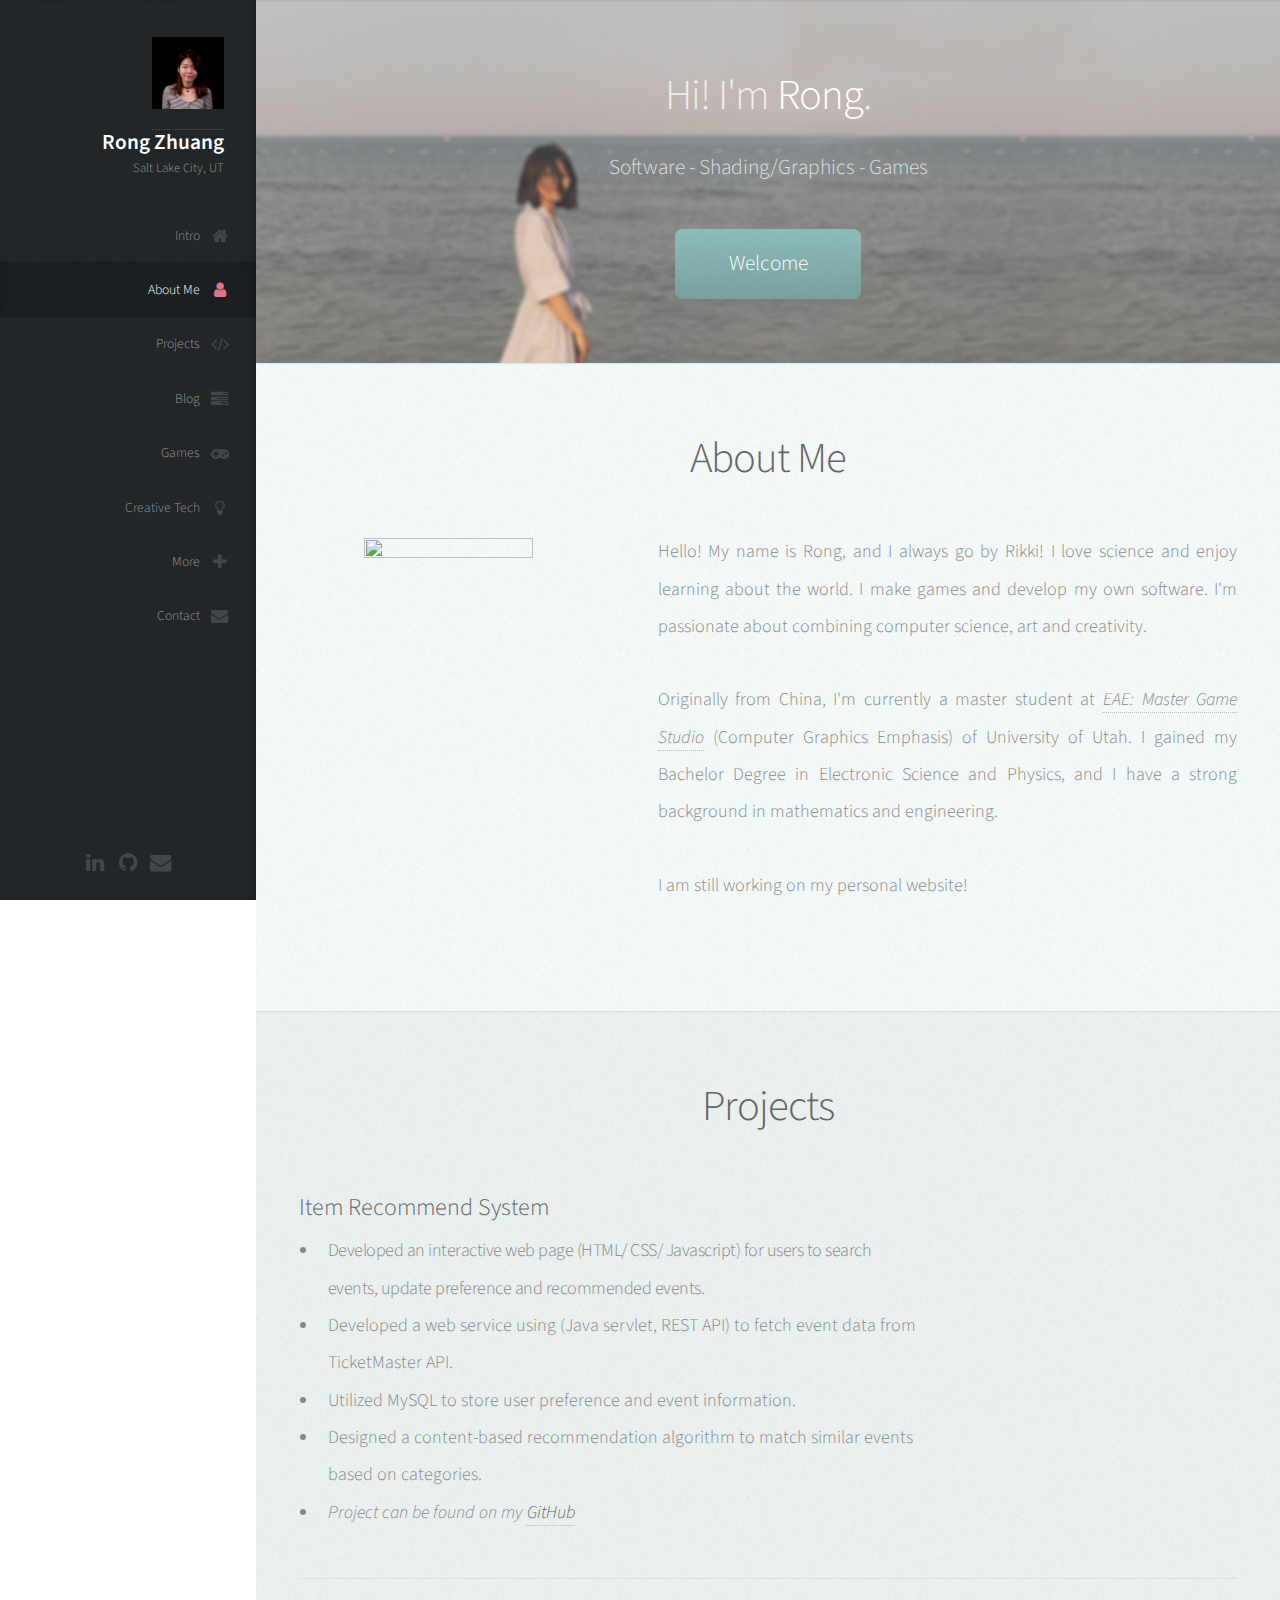
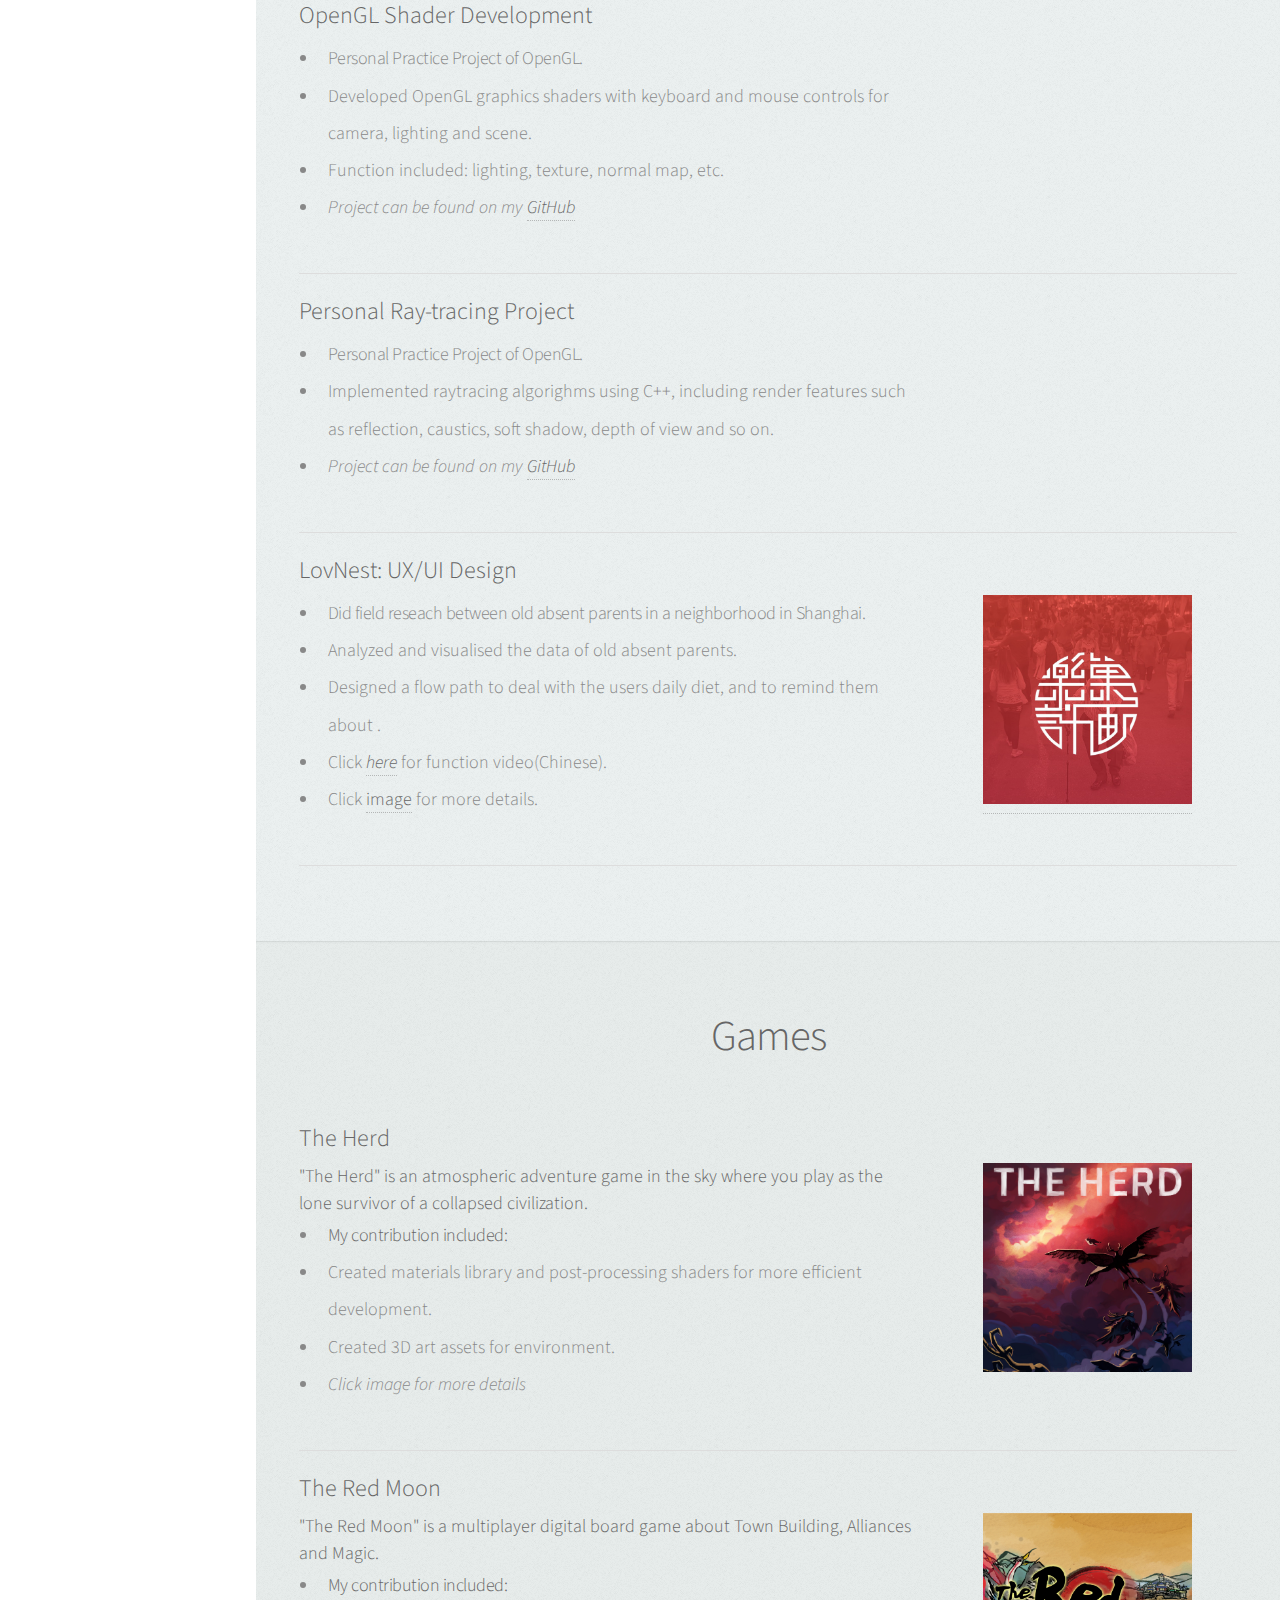
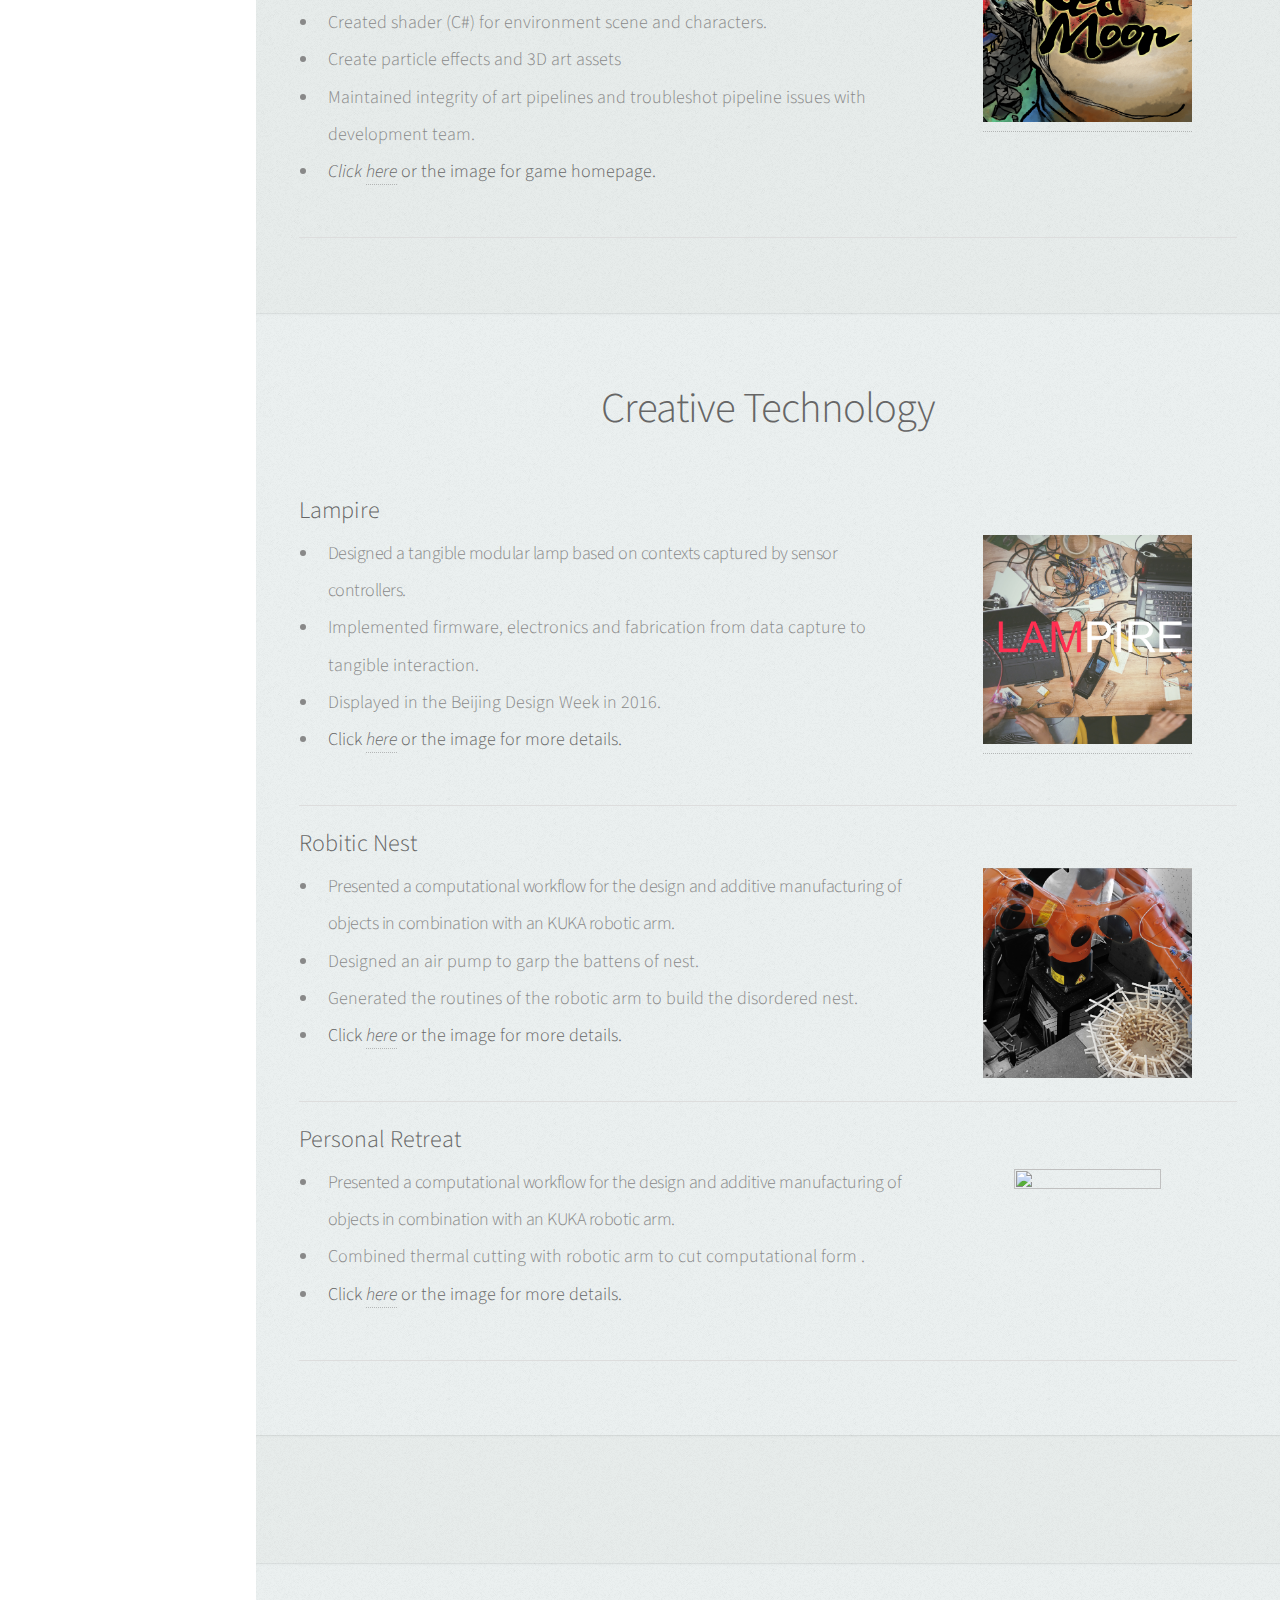
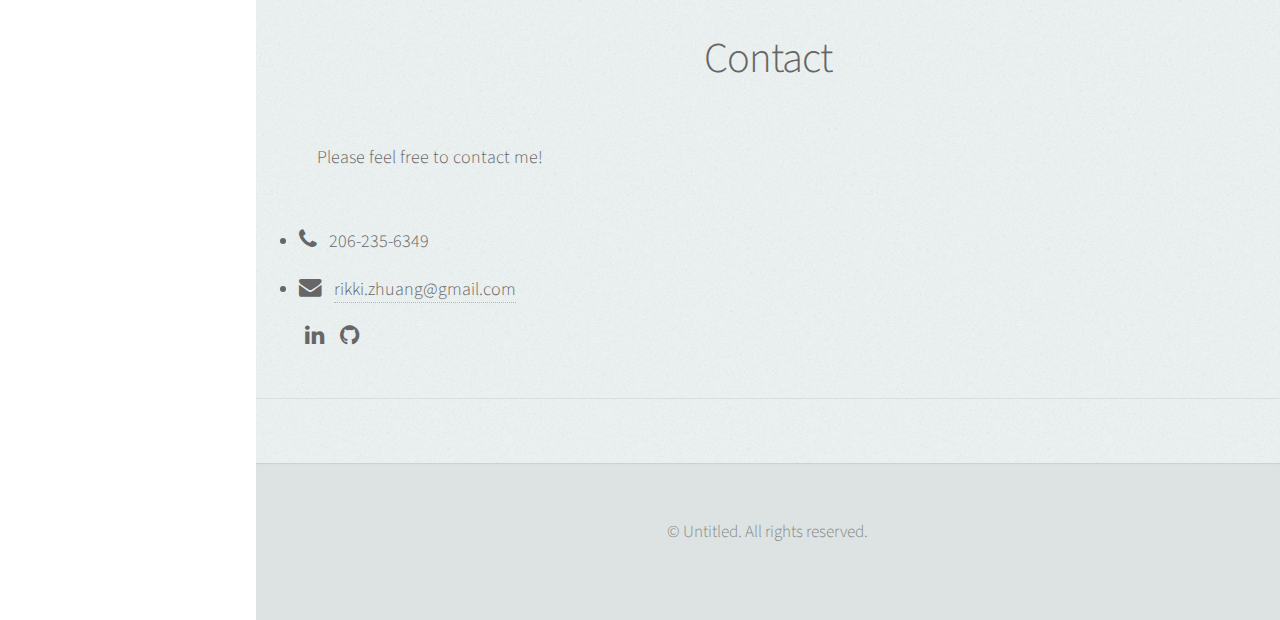
==== commit 5e109ac3: "change description for the herd" ====
--- a/index.html
+++ b/index.html
@@ -266,9 +266,8 @@
 											<h4 align='left'>"The Herd" is an atmospheric adventure game in the sky where you play as the lone survivor of a collapsed civilization.</h4>
 											<ul align="left" style="list-style-type:disc;padding-left:20px">
 												<li style="letter-spacing:-0.5px;"><b>My contribution included: </b></li>
-												<li>Developed a web service using (Java servlet, REST API) to fetch event data from TicketMaster API.</li>
-												<li>Utilized MySQL to store user preference and event information.</li>
-												<li>Designed a content-based recommendation algorithm to match similar events based on categories.</li>
+												<li>Created materials library and post-processing shaders for more efficient development.</li>
+												<li>Created 3D art assets for environment.</li>
 												<li><i>Click image for more details</i></li>
 											</ul>
 											</font>
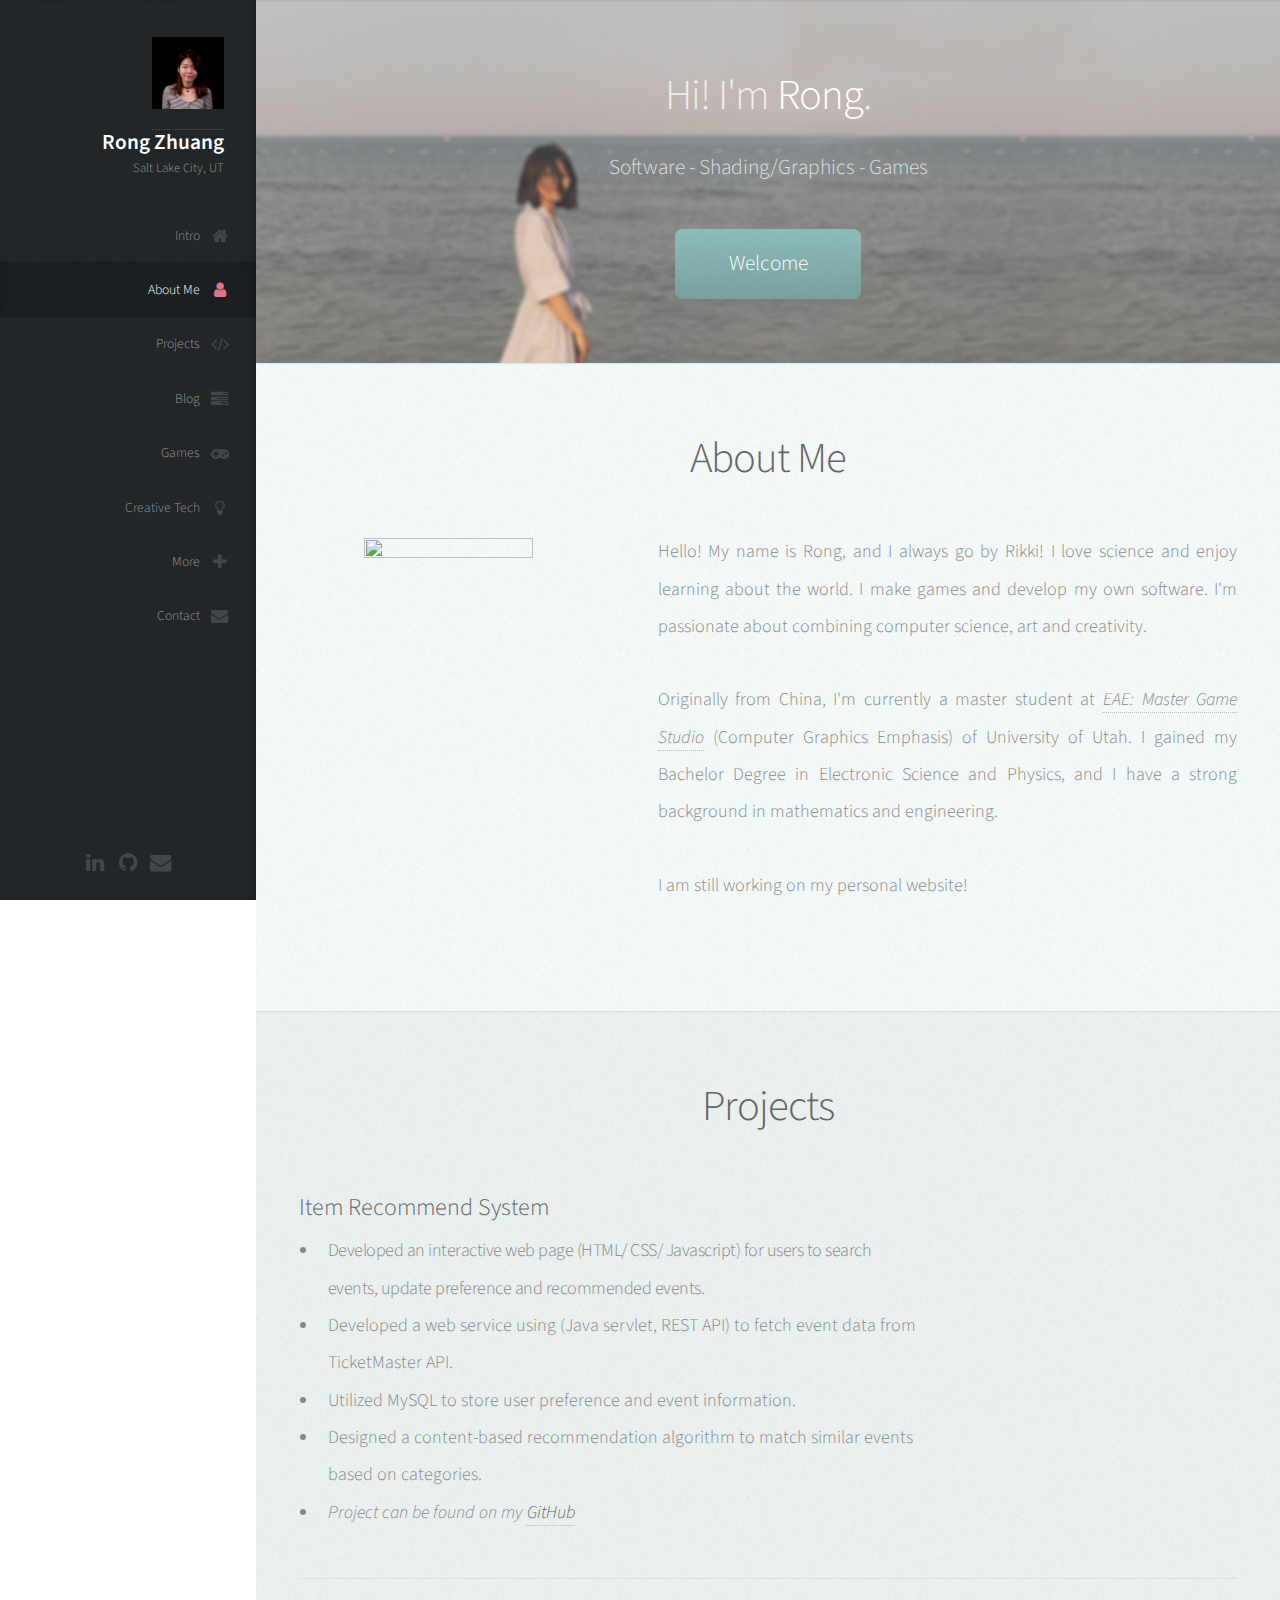
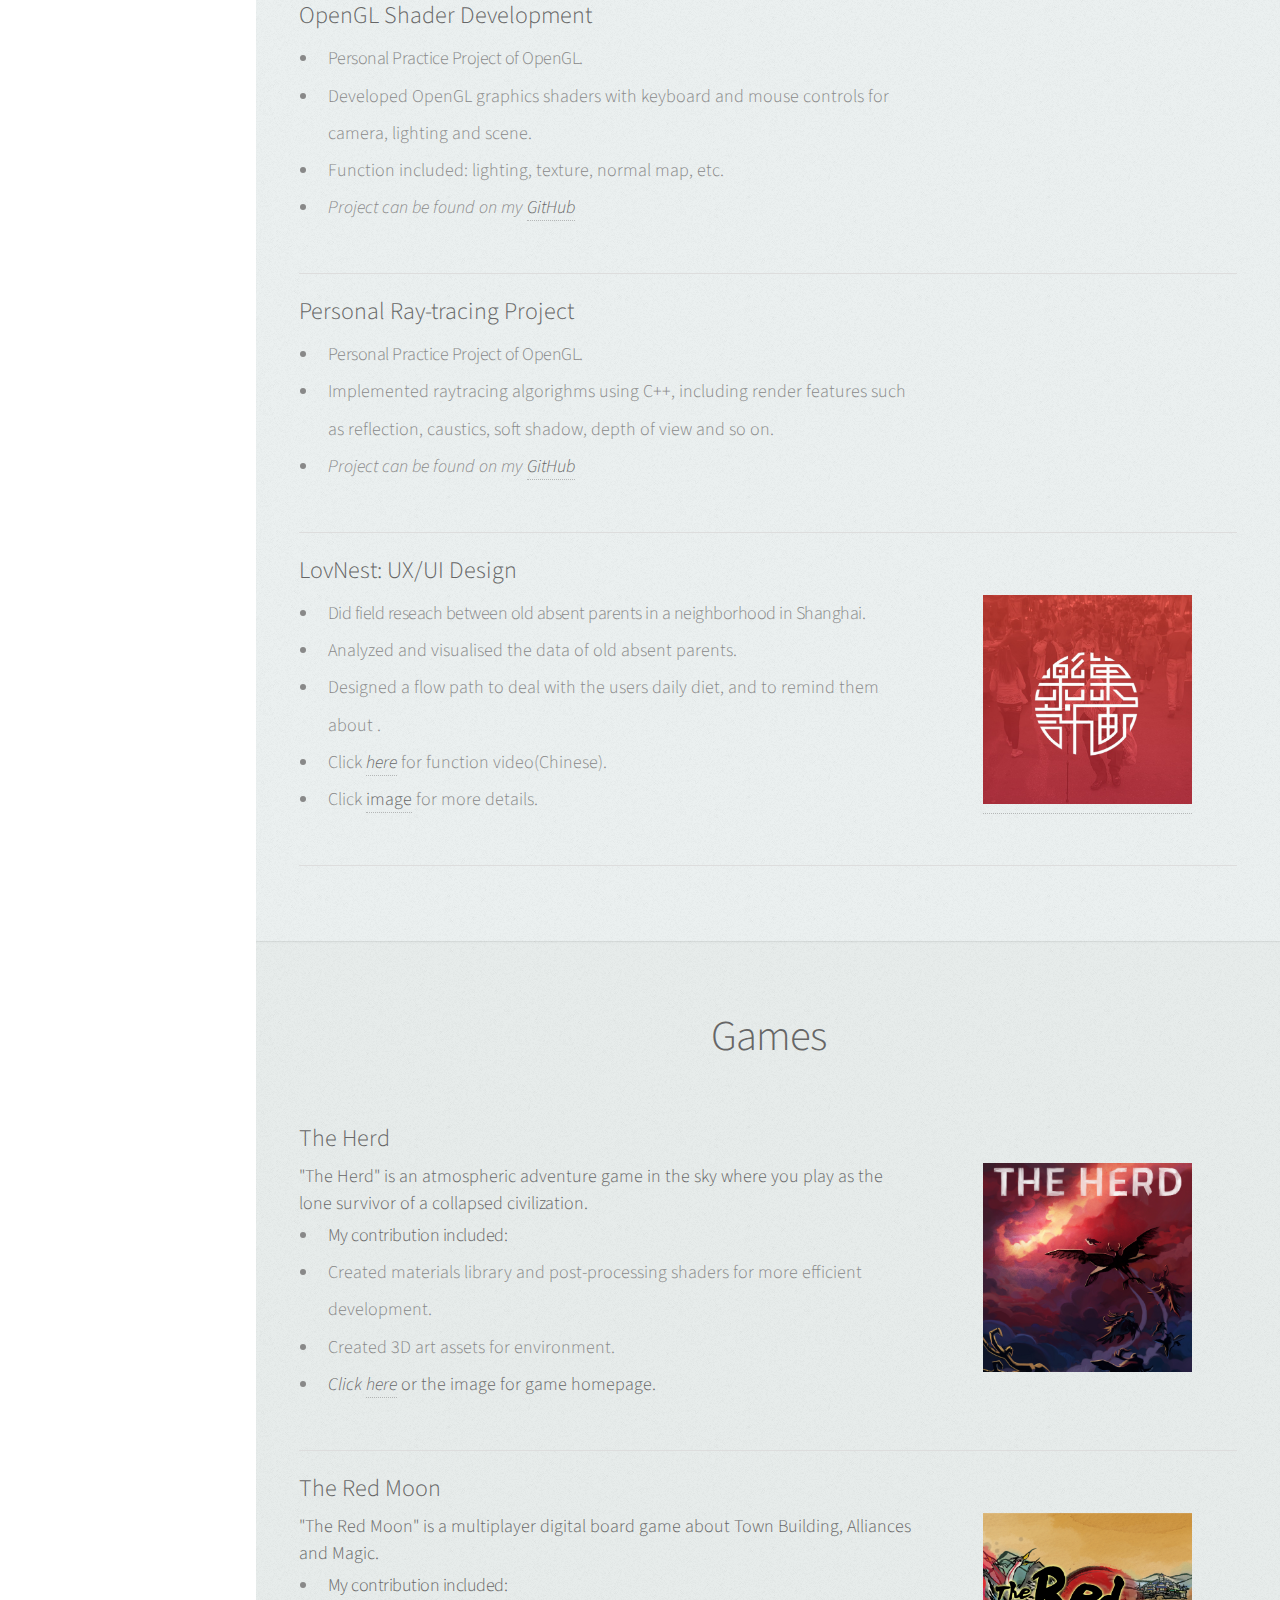
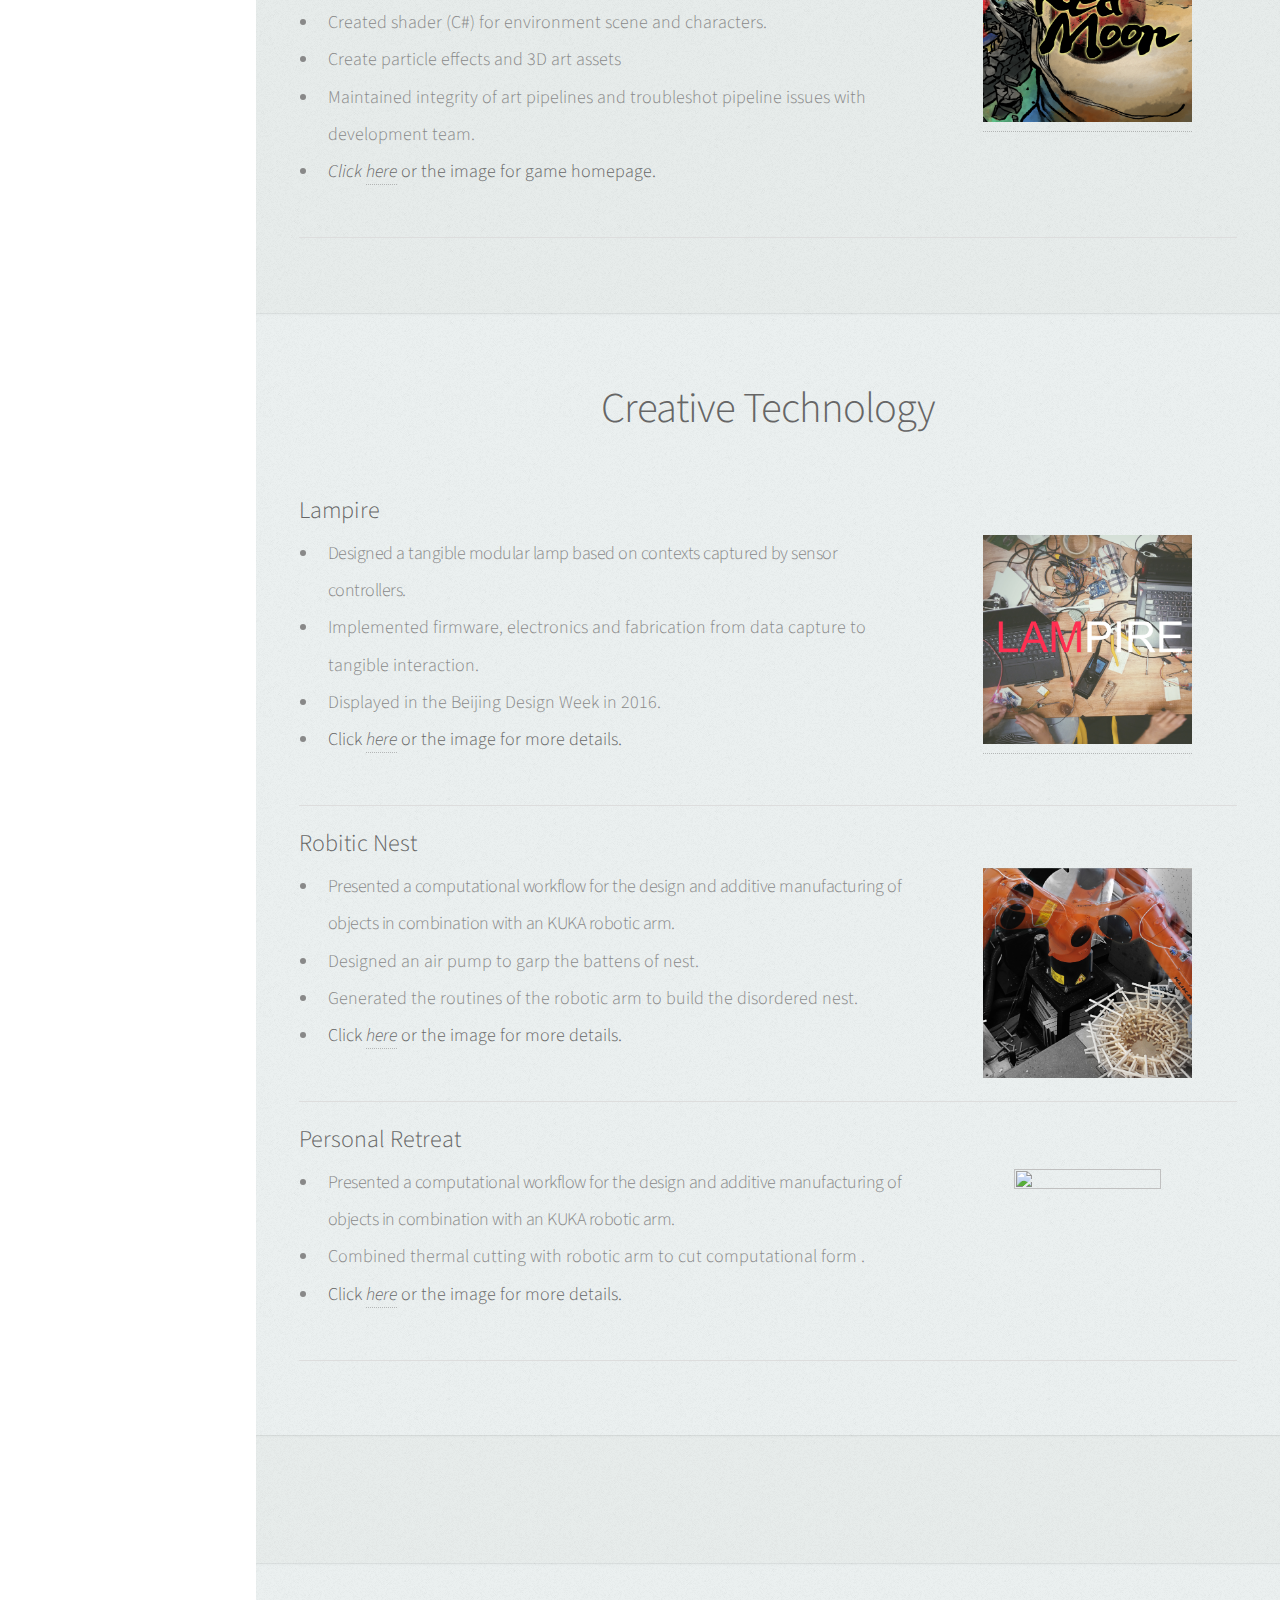
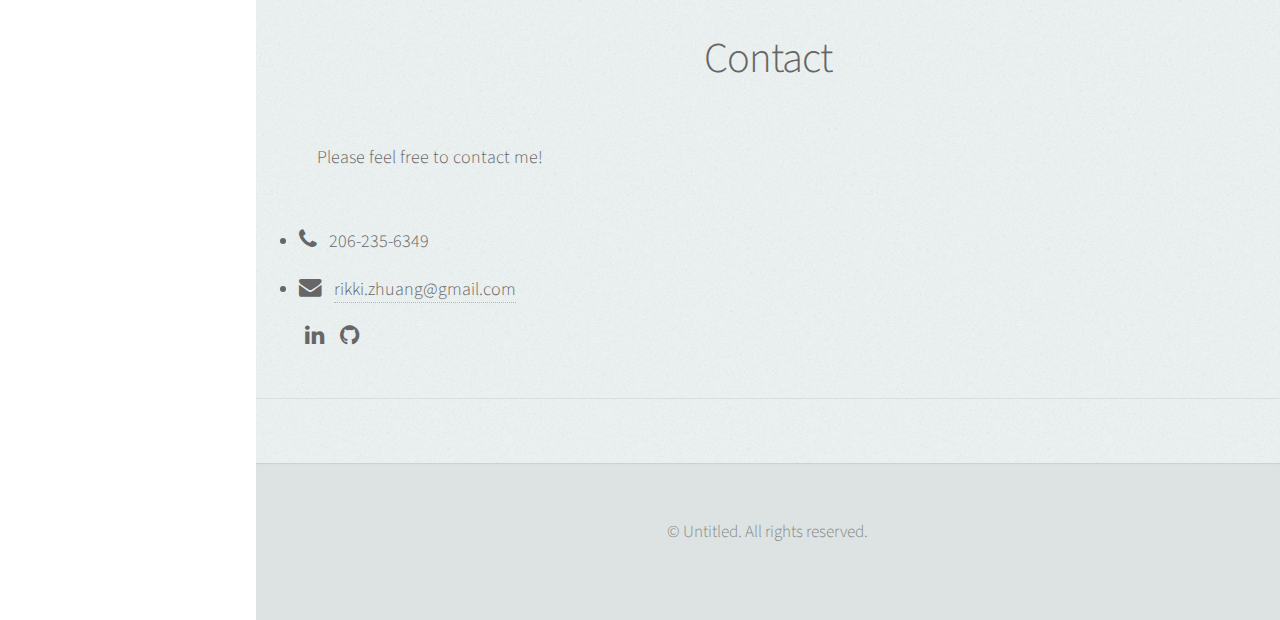
==== commit d9e30540: "change link" ====
--- a/index.html
+++ b/index.html
@@ -268,7 +268,7 @@
 												<li style="letter-spacing:-0.5px;"><b>My contribution included: </b></li>
 												<li>Created materials library and post-processing shaders for more efficient development.</li>
 												<li>Created 3D art assets for environment.</li>
-												<li><i>Click image for more details</i></li>
+												<li><i><b>Click <a href="https://boxcastlegames.com/" target="_blank"><b>here</b></a></i> or the image for game homepage.</b></li>
 											</ul>
 											</font>
 										</div>
